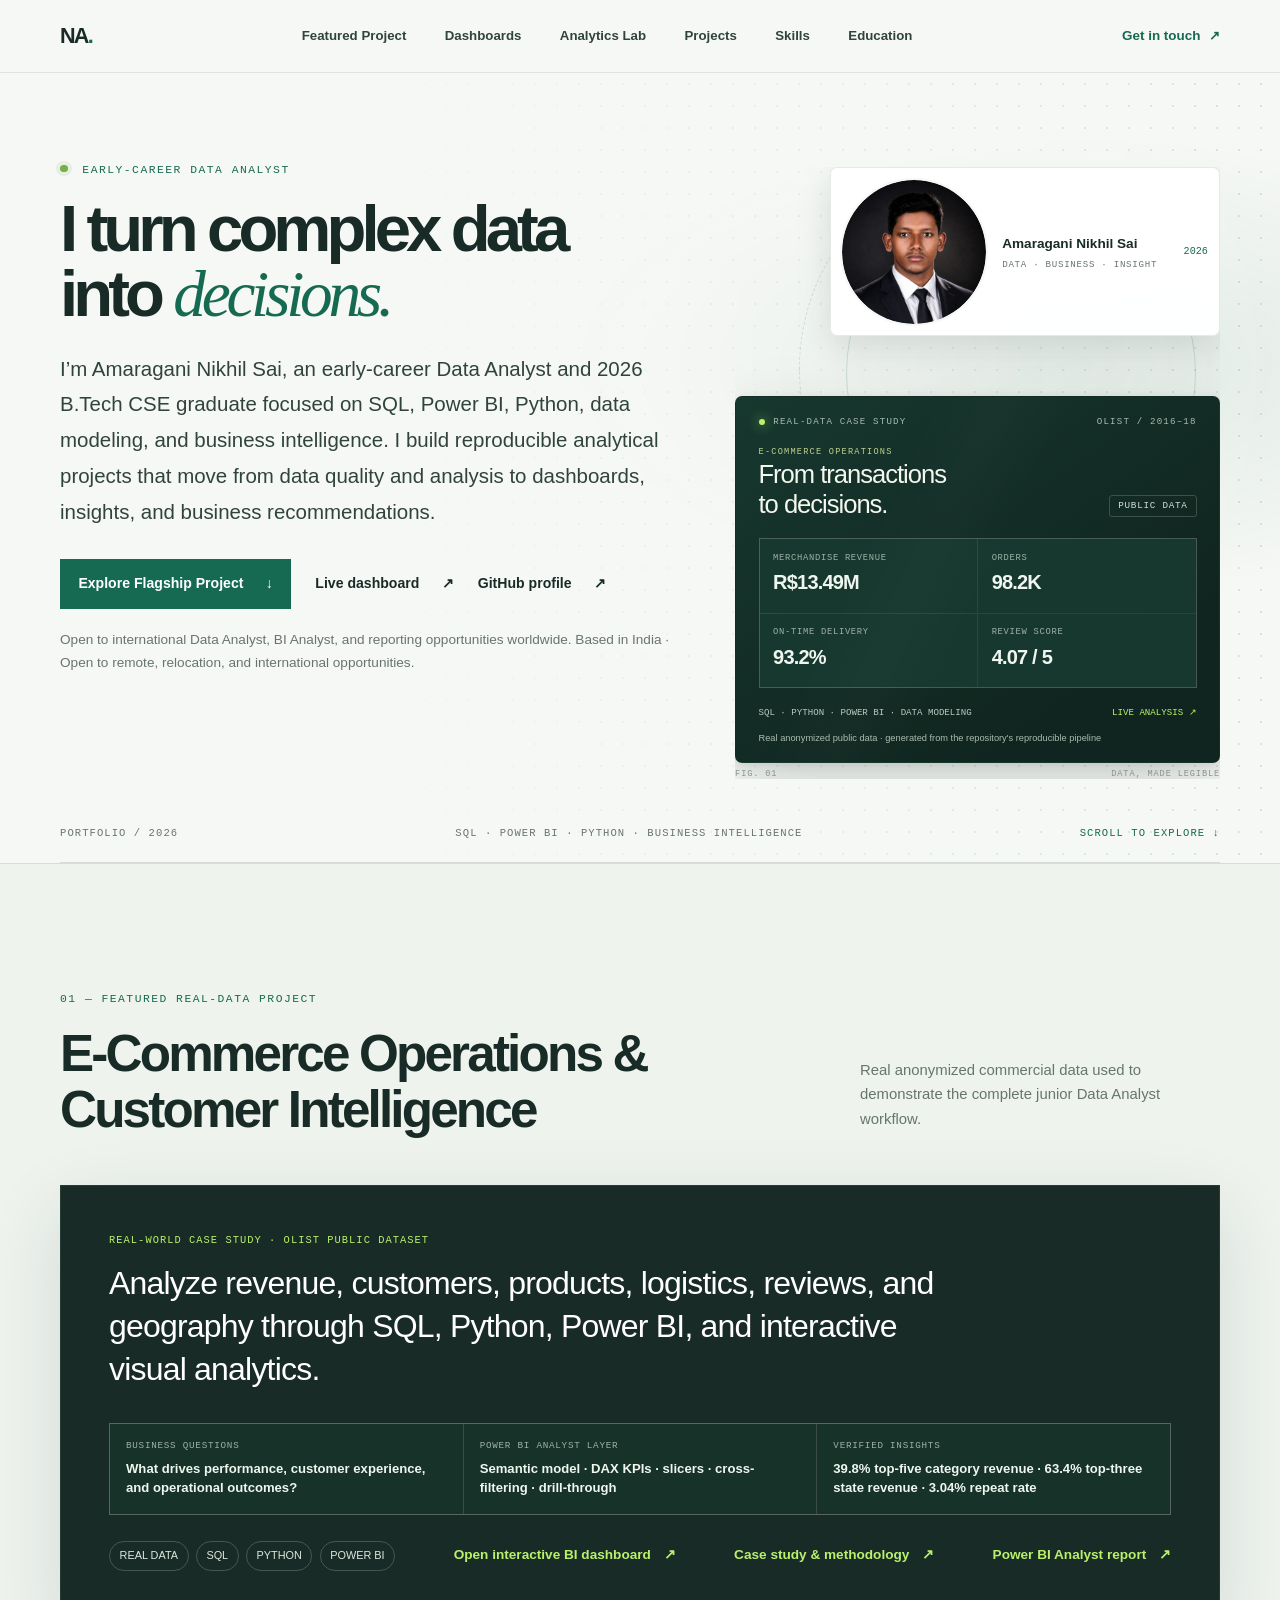
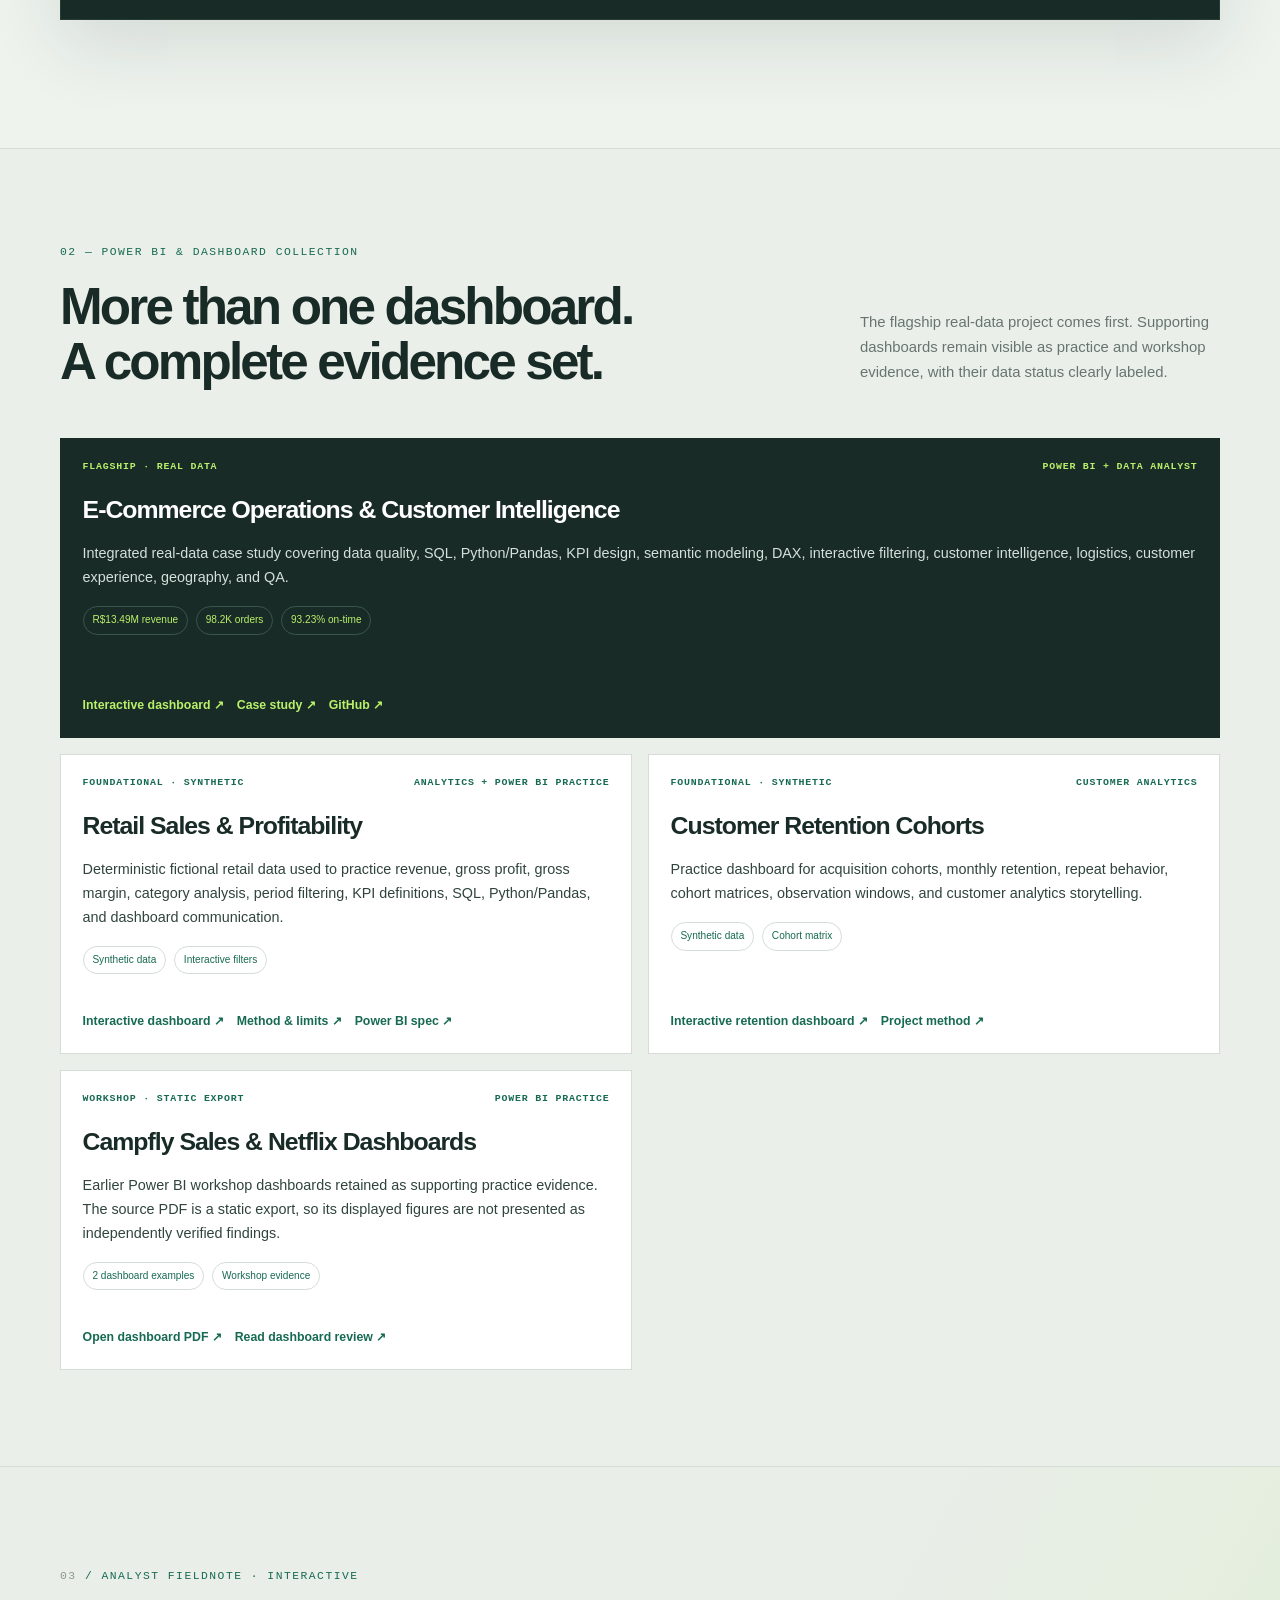
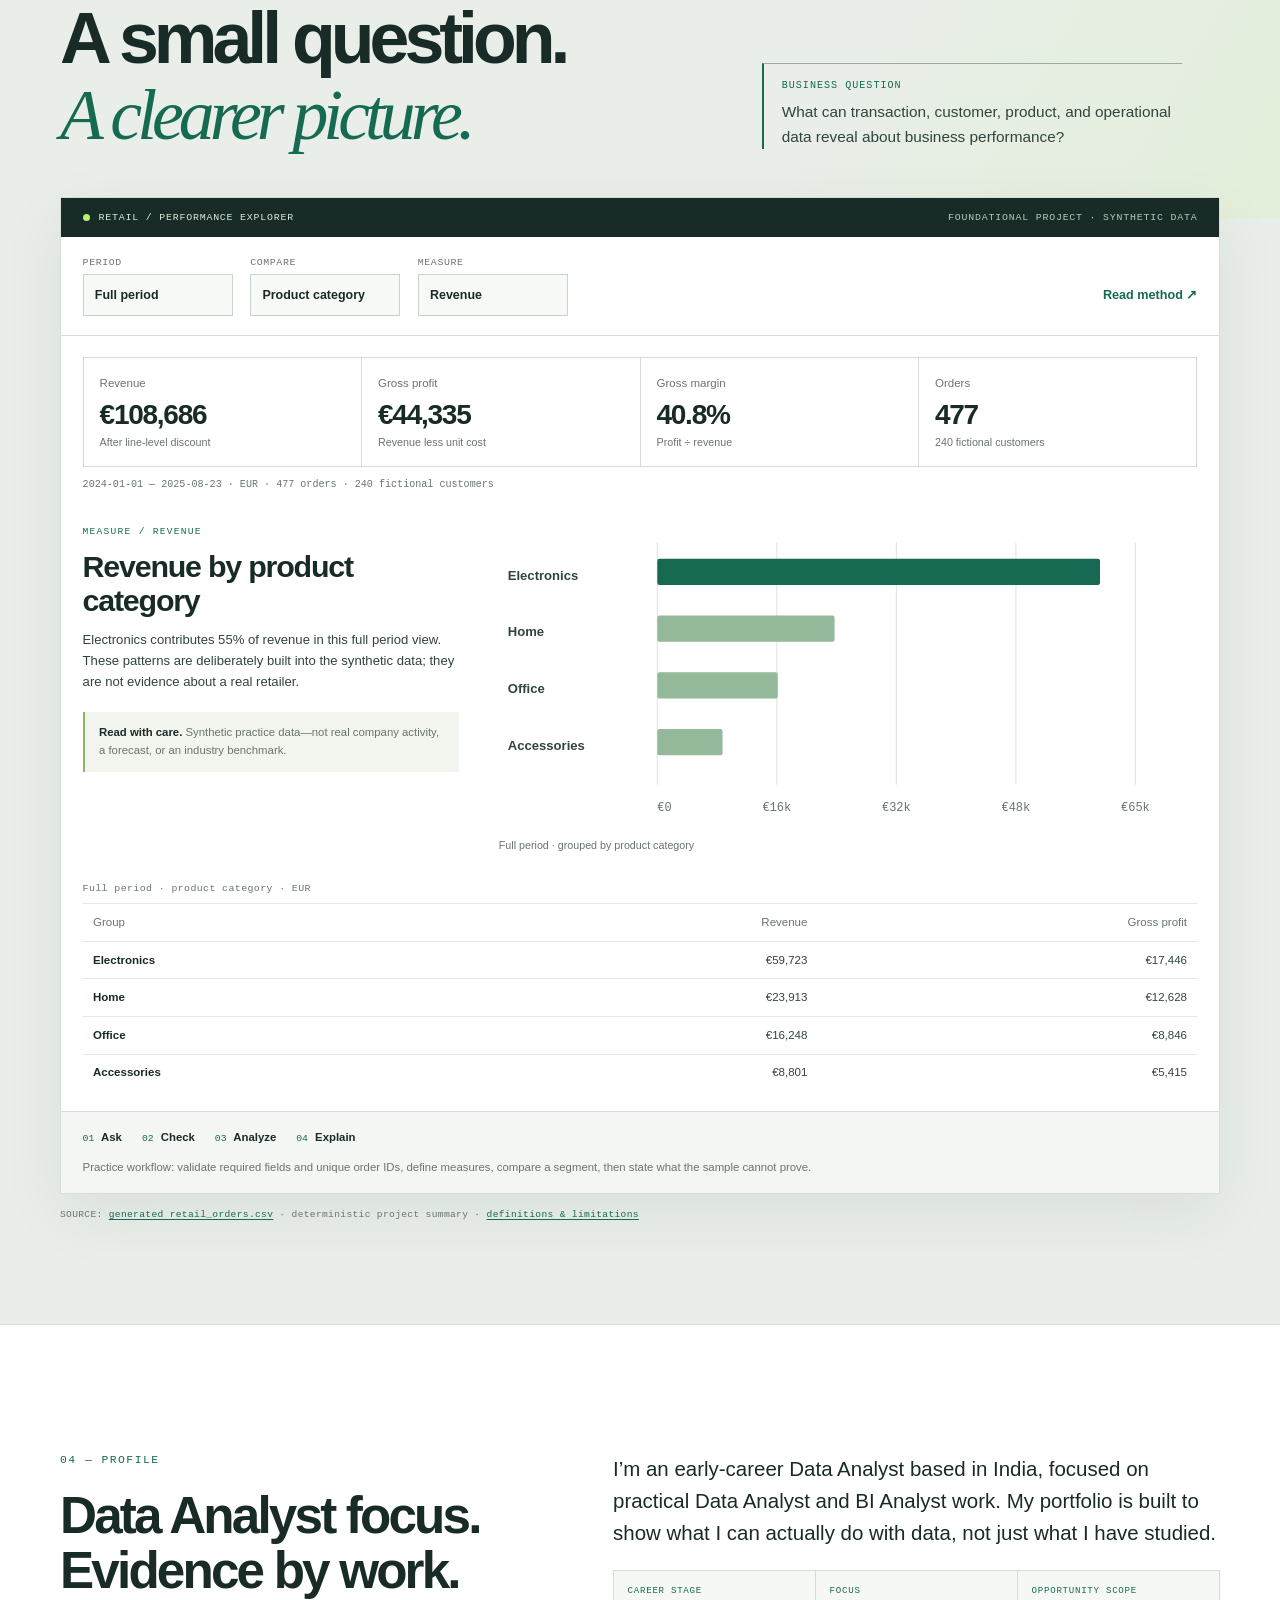
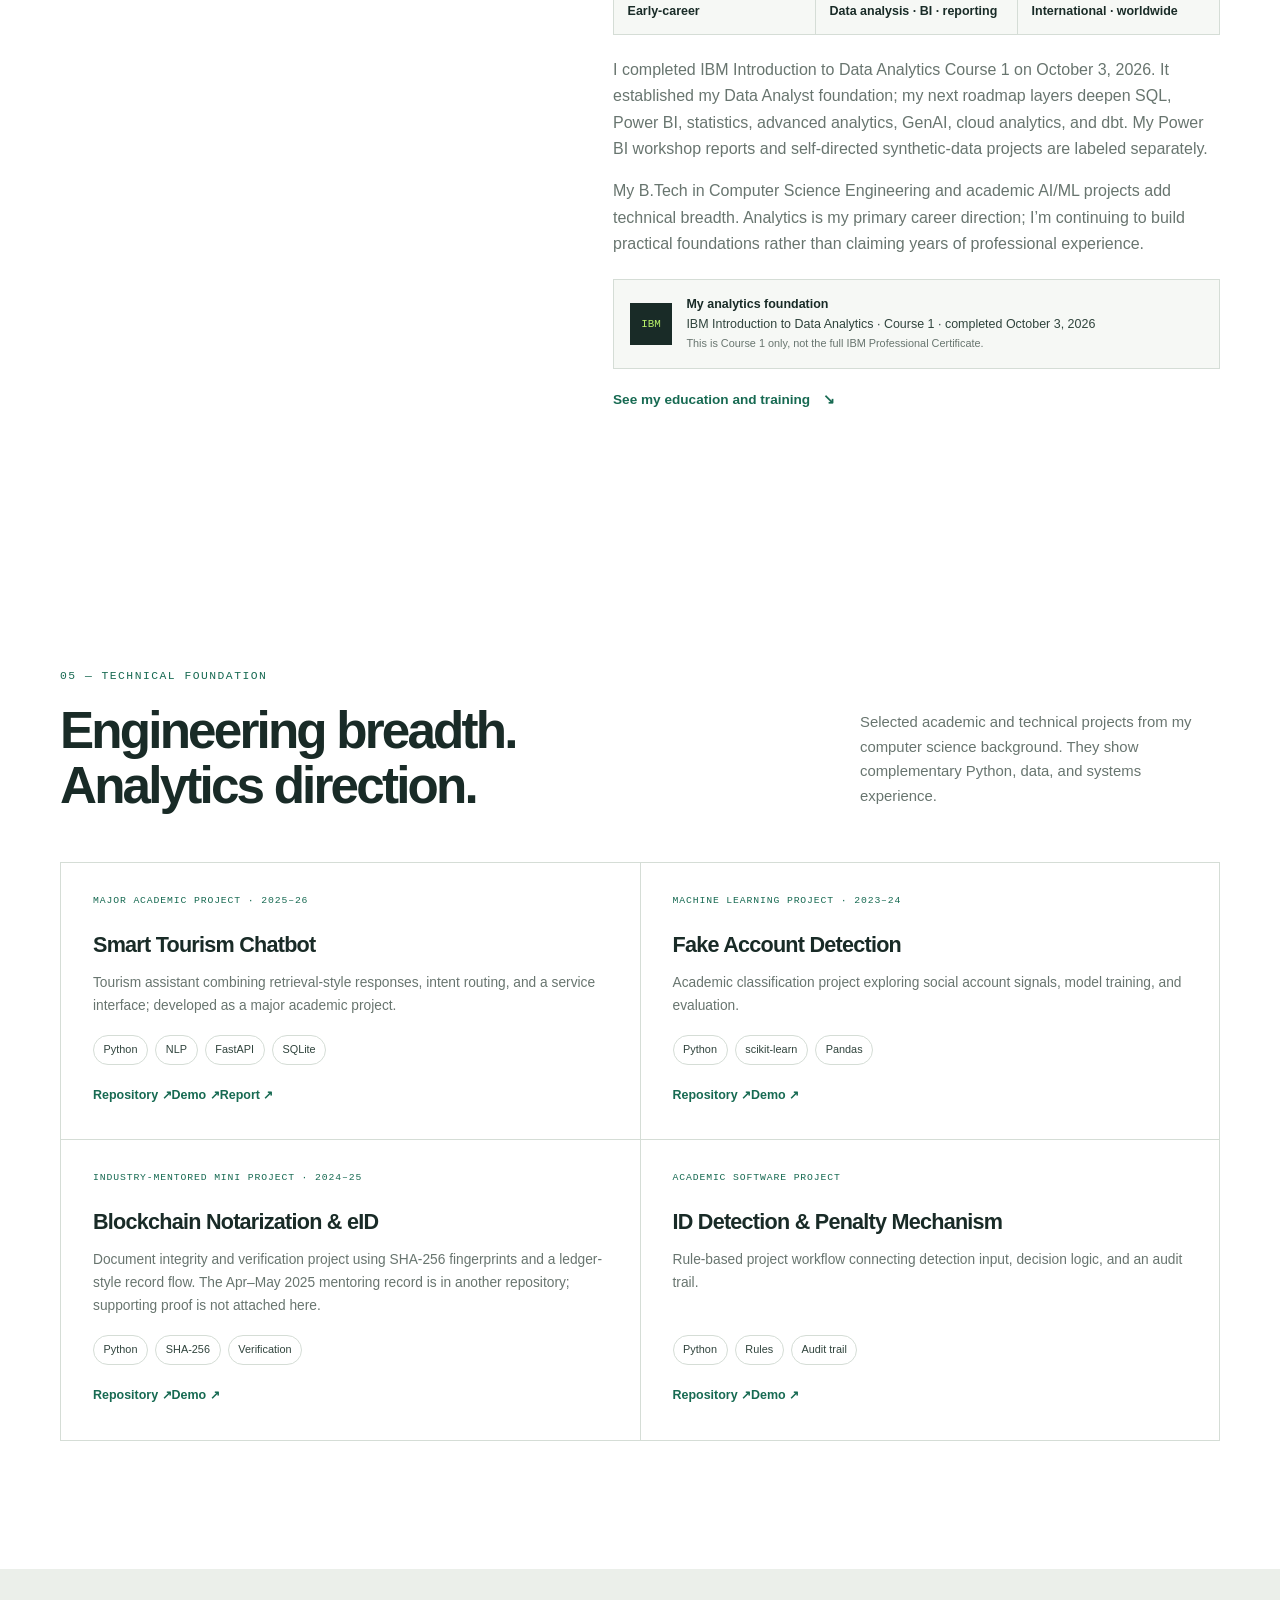
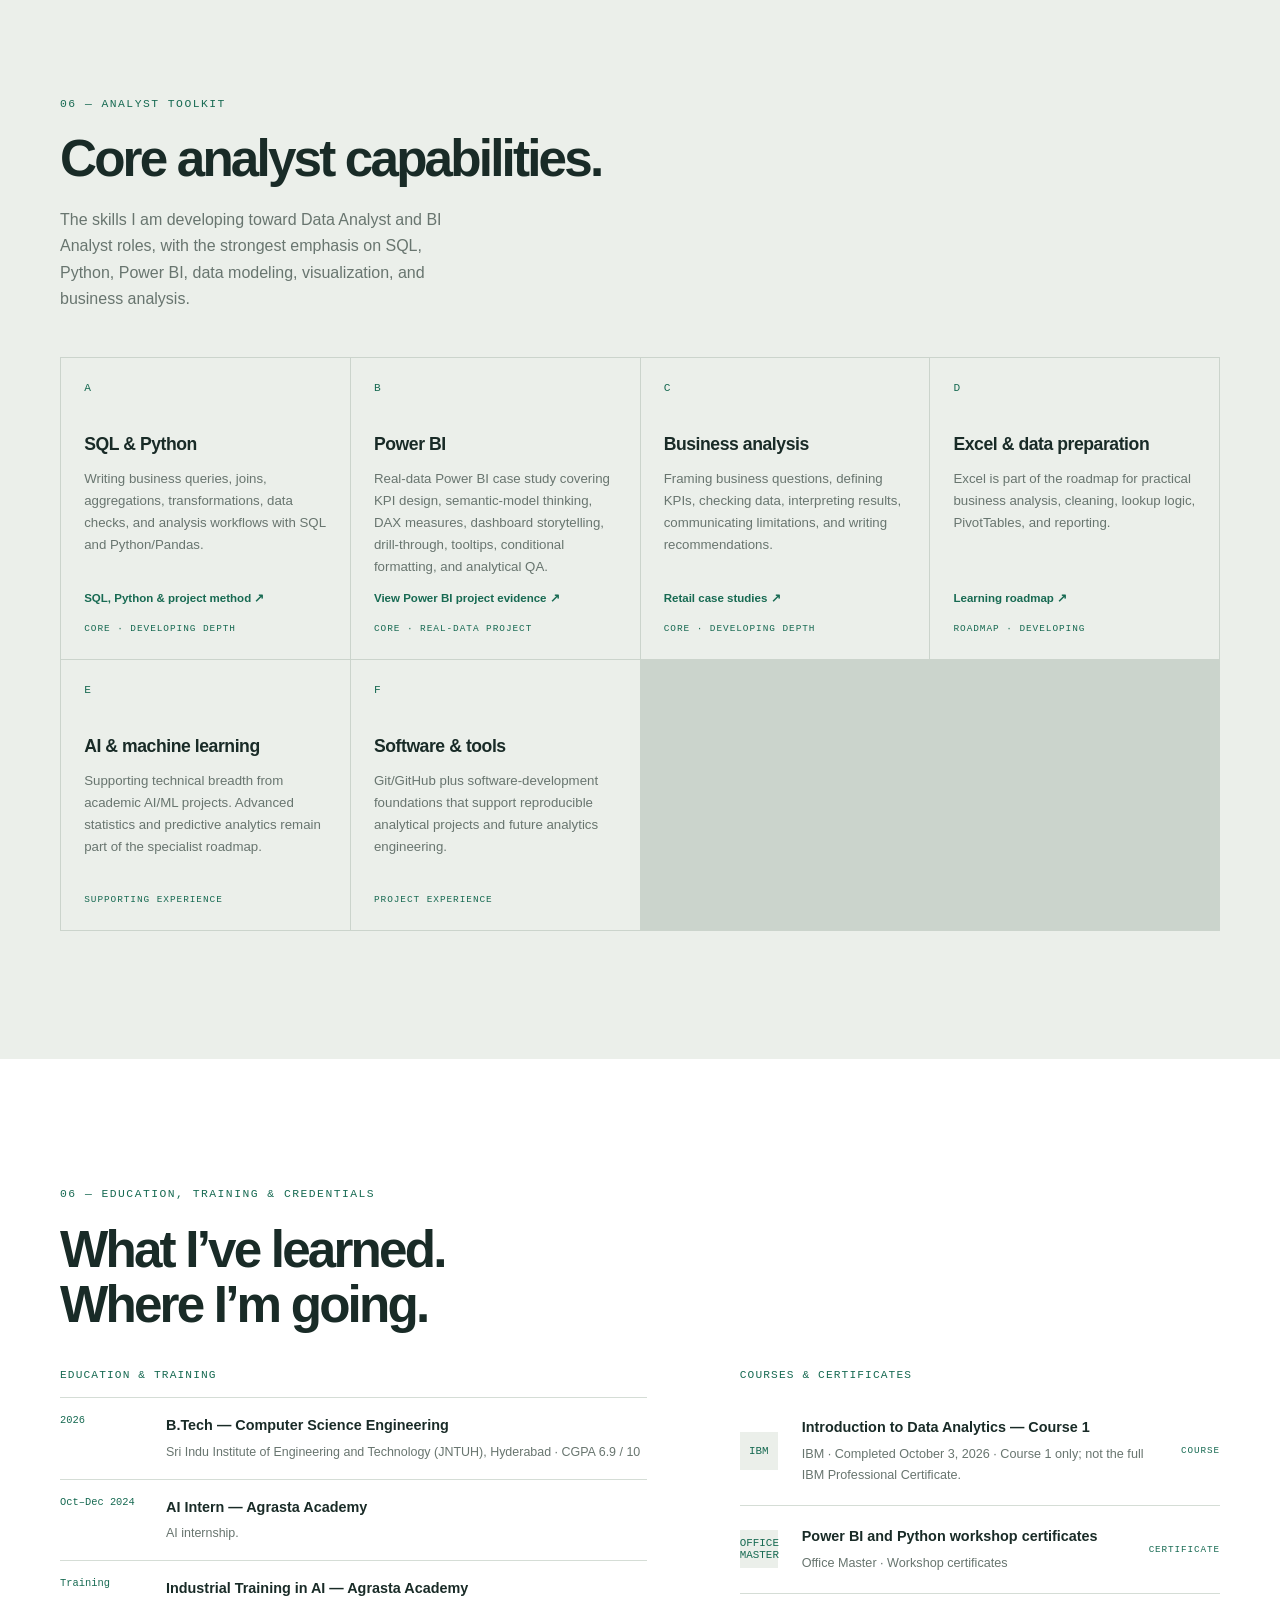
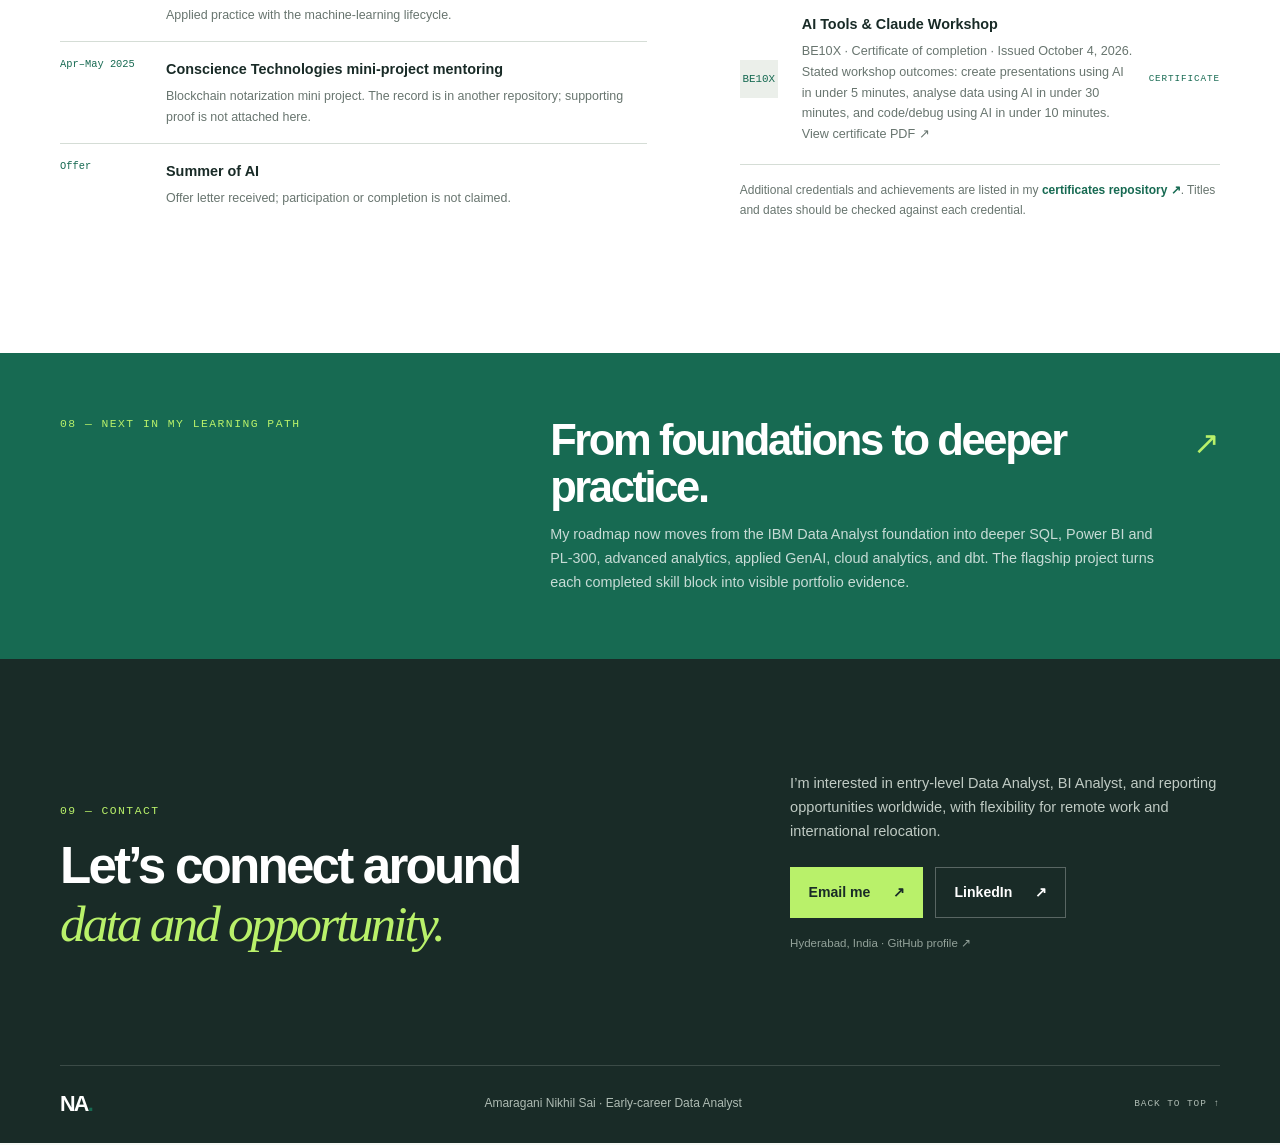
==== index.html @ cc7fd296 "style: renumber portfolio sections after dashboard collection restore" ====
<!DOCTYPE html>
<html lang="en">
<head>
  <meta charset="UTF-8" />
  <meta name="viewport" content="width=device-width, initial-scale=1" />
  <meta name="description" content="Amaragani Nikhil Sai is an early-career Data Analyst and BI Analyst focused on SQL, Power BI, Python, data modeling, and business intelligence. Open to international opportunities worldwide." />
  <meta name="theme-color" content="#f6f8f5" />
  <meta name="author" content="Amaragani Nikhil Sai" />
  <meta name="keywords" content="Amaragani Nikhil Sai, Data Analyst, BI Analyst, SQL, Power BI, Python, business intelligence, data analytics" />
  <meta property="og:title" content="Amaragani Nikhil Sai — Data Analyst &amp; BI Analyst Portfolio" />
  <meta property="og:description" content="Early-career Data Analyst and BI Analyst focused on SQL, Power BI, Python, data modeling, and business intelligence." />
  <meta property="og:type" content="website" />
  <meta property="og:url" content="https://nikhilamaragani-jpg.github.io/" />
  <meta property="og:image" content="https://nikhilamaragani-jpg.github.io/assets/images/profile.jpg" />
  <link rel="canonical" href="https://nikhilamaragani-jpg.github.io/" />
  <link rel="icon" href="assets/images/profile.jpg" type="image/jpeg" />
  <title>Amaragani Nikhil Sai | Entry-Level Data Analyst &amp; BI Analyst</title>
  <link rel="stylesheet" href="styles.css" />
</head>
<body>
  <a class="skip-link" href="#main-content">Skip to content</a>

  <header class="site-header">
    <div class="container header-inner">
      <a class="wordmark" href="#home" aria-label="Amaragani Nikhil Sai, home">NA<span>.</span></a>
      <nav class="nav" aria-label="Main navigation">
        <a href="#featured-project">Featured Project</a><a href="#dashboard-collection">Dashboards</a><a href="#data-lab">Analytics Lab</a>
        <a href="#technical">Projects</a>
        <a href="#skills">Skills</a>
        <a href="#background">Education</a>
      </nav>
      <a class="header-link" href="#contact">Get in touch <span aria-hidden="true">↗</span></a>
    </div>
  </header>

  <main id="main-content">
    <section class="hero container" id="home">
      <div class="hero-copy">
        <p class="eyebrow"><span class="status-dot"></span> EARLY-CAREER DATA ANALYST</p>
        <h1>I turn complex data into <span>decisions.</span></h1>
        <p class="hero-intro">
          I’m Amaragani Nikhil Sai, an early-career Data Analyst and 2026 B.Tech CSE graduate focused on SQL, Power BI, Python, data modeling, and business intelligence. I build reproducible analytical projects that move from data quality and analysis to dashboards, insights, and business recommendations.
        </p>
        <div class="hero-actions">
          <a class="button button-primary" href="#featured-project">Explore Flagship Project <span aria-hidden="true">↓</span></a>
          <a class="button button-text" href="projects/ecommerce-operations-intelligence/dashboard/index.html">Live dashboard <span aria-hidden="true">↗</span></a>
          <a class="button button-text" href="https://github.com/nikhilamaragani-jpg" target="_blank" rel="noreferrer">GitHub profile <span aria-hidden="true">↗</span></a>
        </div>
        <p class="availability">Open to international Data Analyst, BI Analyst, and reporting opportunities worldwide. Based in India · Open to remote, relocation, and international opportunities.</p>
      </div>
      <aside class="hero-visual" aria-label="Portfolio preview: real-data e-commerce analytics and profile">
        <div class="visual-orbit visual-orbit-one" aria-hidden="true"></div>
        <div class="visual-orbit visual-orbit-two" aria-hidden="true"></div>
        <figure class="signal-card real-project-card">
  <div class="signal-topline"><span><i aria-hidden="true"></i> REAL-DATA CASE STUDY</span><span>OLIST / 2016–18</span></div>
  <div class="signal-heading">
    <div><p>E-COMMERCE OPERATIONS</p><h2>From transactions<br />to decisions.</h2></div>
    <span class="signal-period">PUBLIC DATA</span>
  </div>
  <div class="real-kpi-stack" aria-label="Verified Olist project metrics">
    <div><span>MERCHANDISE REVENUE</span><strong>R$13.49M</strong></div>
    <div><span>ORDERS</span><strong>98.2K</strong></div>
    <div><span>ON-TIME DELIVERY</span><strong>93.2%</strong></div>
    <div><span>REVIEW SCORE</span><strong>4.07 / 5</strong></div>
  </div>
  <div class="signal-bottomline">
    <span>SQL · PYTHON · POWER BI · DATA MODELING</span>
    <a href="projects/ecommerce-operations-intelligence/dashboard/index.html">LIVE ANALYSIS ↗</a>
  </div>
  <figcaption>Real anonymized public data · generated from the repository's reproducible pipeline</figcaption>
</figure>
        <div class="portrait-stamp">
          <img src="assets/images/profile.jpg" alt="Portrait of Amaragani Nikhil Sai" width="640" height="640" fetchpriority="high" />
          <div><strong>Amaragani Nikhil Sai</strong><span>DATA · BUSINESS · INSIGHT</span></div>
          <span class="portrait-year">2026</span>
        </div>
        <div class="visual-index" aria-hidden="true"><span>FIG. 01</span><span>DATA, MADE LEGIBLE</span></div>
      </aside>
      <div class="hero-bottom">
        <span>PORTFOLIO / 2026</span>
        <span>SQL · POWER BI · PYTHON · BUSINESS INTELLIGENCE</span>
        <a href="#about">SCROLL TO EXPLORE <span aria-hidden="true">↓</span></a>
      </div>
    </section>

    <section class="section featured-project-section" id="featured-project"><div class="container"><div class="section-heading work-heading"><div><p class="eyebrow">01 — FEATURED REAL-DATA PROJECT</p><h2>E-Commerce Operations &amp; Customer Intelligence</h2></div><p>Real anonymized commercial data used to demonstrate the complete junior Data Analyst workflow.</p></div><article class="featured-project-card"><div class="featured-project-kicker">REAL-WORLD CASE STUDY · OLIST PUBLIC DATASET</div><p class="featured-project-lead">Analyze revenue, customers, products, logistics, reviews, and geography through SQL, Python, Power BI, and interactive visual analytics.</p><div class="featured-project-grid"><div><span>BUSINESS QUESTIONS</span><strong>What drives performance, customer experience, and operational outcomes?</strong></div><div><span>POWER BI ANALYST LAYER</span><strong>Semantic model · DAX KPIs · slicers · cross-filtering · drill-through</strong></div><div><span>VERIFIED INSIGHTS</span><strong>39.8% top-five category revenue · 63.4% top-three state revenue · 3.04% repeat rate</strong></div></div><div class="project-foot"><div class="tags"><span>REAL DATA</span><span>SQL</span><span>PYTHON</span><span>POWER BI</span></div><a class="inline-link" href="projects/ecommerce-operations-intelligence/dashboard/index.html">Open interactive BI dashboard <span aria-hidden="true">↗</span></a><a class="inline-link" href="projects/ecommerce-operations-intelligence/README.md">Case study &amp; methodology <span aria-hidden="true">↗</span></a><a class="inline-link" href="https://github.com/nikhilamaragani-jpg/ecommerece-operations-customer-intelligence/blob/main/docs/job-platform-project-report.md" target="_blank" rel="noreferrer">Power BI Analyst report <span aria-hidden="true">↗</span></a></div></article></div></section>

    <section class="section dashboard-collection-section" id="dashboard-collection">
  <div class="container">
    <div class="section-heading work-heading">
      <div>
        <p class="eyebrow">02 — POWER BI &amp; DASHBOARD COLLECTION</p>
        <h2>More than one dashboard.<br /><span>A complete evidence set.</span></h2>
      </div>
      <p>The flagship real-data project comes first. Supporting dashboards remain visible as practice and workshop evidence, with their data status clearly labeled.</p>
    </div>

    <div class="dashboard-collection-grid">
      <article class="dashboard-collection-card featured">
        <div class="dashboard-card-topline"><span>FLAGSHIP · REAL DATA</span><span>POWER BI + DATA ANALYST</span></div>
        <h3>E-Commerce Operations &amp; Customer Intelligence</h3>
        <p>Integrated real-data case study covering data quality, SQL, Python/Pandas, KPI design, semantic modeling, DAX, interactive filtering, customer intelligence, logistics, customer experience, geography, and QA.</p>
        <div class="dashboard-card-metrics"><span>R$13.49M revenue</span><span>98.2K orders</span><span>93.23% on-time</span></div>
        <div class="project-links"><a href="projects/ecommerce-operations-intelligence/dashboard/index.html">Interactive dashboard ↗</a><a href="projects/ecommerce-operations-intelligence/README.md">Case study ↗</a><a href="https://github.com/nikhilamaragani-jpg/ecommerece-operations-customer-intelligence" target="_blank" rel="noreferrer">GitHub ↗</a></div>
      </article>

      <article class="dashboard-collection-card">
        <div class="dashboard-card-topline"><span>FOUNDATIONAL · SYNTHETIC</span><span>ANALYTICS + POWER BI PRACTICE</span></div>
        <h3>Retail Sales &amp; Profitability</h3>
        <p>Deterministic fictional retail data used to practice revenue, gross profit, gross margin, category analysis, period filtering, KPI definitions, SQL, Python/Pandas, and dashboard communication.</p>
        <div class="dashboard-card-metrics"><span>Synthetic data</span><span>Interactive filters</span></div>
        <div class="project-links"><a href="projects/analytics-foundations/dashboard/index.html">Interactive dashboard ↗</a><a href="projects/analytics-foundations/README.md">Method &amp; limits ↗</a><a href="projects/analytics-foundations/powerbi/dashboard-spec.md">Power BI spec ↗</a></div>
      </article>

      <article class="dashboard-collection-card">
        <div class="dashboard-card-topline"><span>FOUNDATIONAL · SYNTHETIC</span><span>CUSTOMER ANALYTICS</span></div>
        <h3>Customer Retention Cohorts</h3>
        <p>Practice dashboard for acquisition cohorts, monthly retention, repeat behavior, cohort matrices, observation windows, and customer analytics storytelling.</p>
        <div class="dashboard-card-metrics"><span>Synthetic data</span><span>Cohort matrix</span></div>
        <div class="project-links"><a href="projects/analytics-foundations/dashboard/retention.html">Interactive retention dashboard ↗</a><a href="projects/analytics-foundations/README.md">Project method ↗</a></div>
      </article>

      <article class="dashboard-collection-card">
        <div class="dashboard-card-topline"><span>WORKSHOP · STATIC EXPORT</span><span>POWER BI PRACTICE</span></div>
        <h3>Campfly Sales &amp; Netflix Dashboards</h3>
        <p>Earlier Power BI workshop dashboards retained as supporting practice evidence. The source PDF is a static export, so its displayed figures are not presented as independently verified findings.</p>
        <div class="dashboard-card-metrics"><span>2 dashboard examples</span><span>Workshop evidence</span></div>
        <div class="project-links"><a href="assets/powerbi-dashboards.pdf" target="_blank" rel="noreferrer">Open dashboard PDF ↗</a><a href="docs/powerbi-dashboards.md">Read dashboard review ↗</a></div>
      </article>
    </div>
  </div>
</section>

<section class="data-lab-section" id="data-lab" aria-labelledby="data-lab-title">
      <div class="container">
        <div class="lab-heading">
          <div>
            <p class="eyebrow"><span class="lab-index">03</span> / ANALYST FIELDNOTE · INTERACTIVE</p>
            <h2 id="data-lab-title">A small question.<br /><span>A clearer picture.</span></h2>
          </div>
          <p class="lab-question"><span>BUSINESS QUESTION</span>What can transaction, customer, product, and operational data reveal about business performance?</p>
        </div>

        <div class="lab-shell">
          <div class="lab-topline">
            <span><i aria-hidden="true"></i> RETAIL / PERFORMANCE EXPLORER</span>
            <span>FOUNDATIONAL PROJECT · SYNTHETIC DATA</span>
          </div>
          <div class="lab-controls" aria-label="Analytics filters">
            <label>Period
              <select id="lab-period" aria-label="Filter data by period">
                <option value="all">Full period</option>
                <option value="2024">2024</option>
                <option value="2025">2025 · partial</option>
              </select>
            </label>
            <label>Compare
              <select id="lab-dimension" aria-label="Choose how to group the chart">
                <option value="product_category">Product category</option>
                <option value="region">Region</option>
              </select>
            </label>
            <label>Measure
              <select id="lab-measure" aria-label="Choose the chart measure">
                <option value="revenue_eur">Revenue</option>
                <option value="gross_profit_eur">Gross profit</option>
              </select>
            </label>
            <a class="lab-method-link" href="projects/analytics-foundations/README.md">Read method <span aria-hidden="true">↗</span></a>
          </div>

          <div class="lab-summary">
            <div class="lab-kpis" id="lab-kpis" aria-live="polite">
              <article><span>Revenue</span><strong>€108,686</strong><small>After line-level discount</small></article>
              <article><span>Gross profit</span><strong>€44,335</strong><small>Revenue less unit cost</small></article>
              <article><span>Gross margin</span><strong>40.8%</strong><small>Profit ÷ revenue</small></article>
              <article><span>Orders</span><strong>477</strong><small>Distinct fictional orders</small></article>
            </div>
            <p class="lab-period-note" id="lab-period-note">2024-01-01 — 2025-08-23 · EUR · 477 orders · 240 fictional customers</p>
          </div>

          <div class="lab-chart-layout">
            <div class="lab-chart-copy">
              <p class="eyebrow">MEASURE / <span id="lab-chart-measure">REVENUE</span></p>
              <h3 id="lab-chart-title">Revenue by product category</h3>
              <p id="lab-chart-insight" class="lab-insight" aria-live="polite">Electronics is the largest category in this synthetic sample. The data generator deliberately sets the patterns being explored.</p>
              <p class="lab-limitation"><strong>Read with care.</strong> Synthetic practice data—not real company activity, a forecast, or an industry benchmark.</p>
            </div>
            <figure class="lab-chart">
              <svg id="lab-chart" viewBox="0 0 640 280" role="img" aria-label="Revenue by product category; synthetic practice data" preserveAspectRatio="xMidYMid meet">
                <g aria-hidden="true">
                  <line x1="145" y1="16" x2="145" y2="238" /><line x1="255" y1="16" x2="255" y2="238" />
                  <line x1="365" y1="16" x2="365" y2="238" /><line x1="475" y1="16" x2="475" y2="238" />
                  <line x1="585" y1="16" x2="585" y2="238" />
                  <text x="145" y="262">€0</text><text x="255" y="262">€15k</text><text x="365" y="262">€30k</text>
                  <text x="475" y="262">€45k</text><text x="585" y="262">€60k</text>
                  <text class="chart-label" x="8" y="50">Accessories</text><rect class="chart-bar" x="145" y="31" width="64" height="24" rx="2" />
                  <text class="chart-label" x="8" y="102">Electronics</text><rect class="chart-bar chart-bar-primary" x="145" y="83" width="438" height="24" rx="2" />
                  <text class="chart-label" x="8" y="154">Home</text><rect class="chart-bar" x="145" y="135" width="175" height="24" rx="2" />
                  <text class="chart-label" x="8" y="206">Office</text><rect class="chart-bar" x="145" y="187" width="119" height="24" rx="2" />
                </g>
              </svg>
              <figcaption id="lab-chart-caption">Full-period revenue · grouped by product category</figcaption>
            </figure>
          </div>

          <div class="lab-table-wrap">
            <table class="lab-table">
              <caption>Underlying grouped measures · EUR</caption>
              <thead><tr><th scope="col">Group</th><th scope="col">Revenue</th><th scope="col">Gross profit</th></tr></thead>
              <tbody id="lab-table-body">
                <tr><th scope="row">Accessories</th><td>€8,801</td><td>€5,415</td></tr>
                <tr><th scope="row">Electronics</th><td>€59,723</td><td>€17,446</td></tr>
                <tr><th scope="row">Home</th><td>€23,913</td><td>€12,628</td></tr>
                <tr><th scope="row">Office</th><td>€16,248</td><td>€8,846</td></tr>
              </tbody>
            </table>
          </div>
          <div class="lab-workflow">
            <span><b>01</b> Ask</span><span><b>02</b> Check</span><span><b>03</b> Analyze</span><span><b>04</b> Explain</span>
            <p>Practice workflow: validate required fields and unique order IDs, define measures, compare a segment, then state what the sample cannot prove.</p>
          </div>
        </div>
        <p class="lab-source">SOURCE: <a href="projects/analytics-foundations/data/retail_orders.csv">generated retail_orders.csv</a> · deterministic project summary · <a href="projects/analytics-foundations/README.md">definitions & limitations</a></p>
      </div>
    </section>

    <section class="section about-section" id="about">
      <div class="container about-layout">
        <div class="section-heading">
          <p class="eyebrow">04 — PROFILE</p>
          <h2>Data Analyst focus.<br />Evidence by work.</h2>
        </div>
        <div class="about-copy">
          <p class="about-lead">I’m an early-career Data Analyst based in India, focused on practical Data Analyst and BI Analyst work. My portfolio is built to show what I can actually do with data, not just what I have studied.</p>
          <div class="profile-facts" aria-label="Profile overview">
            <div><span>CAREER STAGE</span><strong>Early-career</strong></div>
            <div><span>FOCUS</span><strong>Data analysis · BI · reporting</strong></div>
            <div><span>OPPORTUNITY SCOPE</span><strong>International · worldwide</strong></div>
          </div>
          <p>I completed IBM Introduction to Data Analytics Course 1 on October 3, 2026. It established my Data Analyst foundation; my next roadmap layers deepen SQL, Power BI, statistics, advanced analytics, GenAI, cloud analytics, and dbt. My Power BI workshop reports and self-directed synthetic-data projects are labeled separately.</p>
          <p>My B.Tech in Computer Science Engineering and academic AI/ML projects add technical breadth. Analytics is my primary career direction; I’m continuing to build practical foundations rather than claiming years of professional experience.</p>
          <aside class="foundation-note" aria-label="Analytics learning foundation">
            <span class="foundation-mark">IBM</span>
            <p><strong>My analytics foundation</strong><br />IBM Introduction to Data Analytics · Course 1 · completed October 3, 2026<br /><small>This is Course 1 only, not the full IBM Professional Certificate.</small></p>
          </aside>
          <a class="inline-link" href="#background">See my education and training <span aria-hidden="true">↘</span></a>
        </div>
      </div>
    </section>

    <section class="section technical-section" id="technical">
      <div class="container">
        <div class="section-heading work-heading">
          <div>
            <p class="eyebrow">05 — TECHNICAL FOUNDATION</p>
            <h2>Engineering breadth.<br />Analytics direction.</h2>
          </div>
          <p>Selected academic and technical projects from my computer science background. They show complementary Python, data, and systems experience.</p>
        </div>
        <div class="technical-grid">
          <article class="technical-card">
            <p class="project-type">MAJOR ACADEMIC PROJECT · 2025–26</p>
            <h3>Smart Tourism Chatbot</h3>
            <p>Tourism assistant combining retrieval-style responses, intent routing, and a service interface; developed as a major academic project.</p>
            <div class="tags"><span>Python</span><span>NLP</span><span>FastAPI</span><span>SQLite</span></div>
            <div class="project-links"><a href="https://github.com/nikhilamaragani-jpg/ai-driven-chatbot-smart-tourism" target="_blank" rel="noreferrer">Repository ↗</a><a href="https://github.com/nikhilamaragani-jpg/ai-driven-chatbot-smart-tourism/blob/main/docs/DEMO.md" target="_blank" rel="noreferrer">Demo ↗</a><a href="https://github.com/nikhilamaragani-jpg/ai-driven-chatbot-smart-tourism/blob/main/docs/reports/Major_Project_Smart_Tourism_Chatbot_Report.pdf" target="_blank" rel="noreferrer">Report ↗</a></div>
          </article>
          <article class="technical-card">
            <p class="project-type">MACHINE LEARNING PROJECT · 2023–24</p>
            <h3>Fake Account Detection</h3>
            <p>Academic classification project exploring social account signals, model training, and evaluation.</p>
            <div class="tags"><span>Python</span><span>scikit-learn</span><span>Pandas</span></div>
            <div class="project-links"><a href="https://github.com/nikhilamaragani-jpg/detection-of-fake-accounts-on-social-media" target="_blank" rel="noreferrer">Repository ↗</a><a href="https://github.com/nikhilamaragani-jpg/detection-of-fake-accounts-on-social-media/blob/main/docs/DEMO.md" target="_blank" rel="noreferrer">Demo ↗</a></div>
          </article>
          <article class="technical-card">
            <p class="project-type">INDUSTRY-MENTORED MINI PROJECT · 2024–25</p>
            <h3>Blockchain Notarization & eID</h3>
            <p>Document integrity and verification project using SHA-256 fingerprints and a ledger-style record flow. The Apr–May 2025 mentoring record is in another repository; supporting proof is not attached here.</p>
            <div class="tags"><span>Python</span><span>SHA-256</span><span>Verification</span></div>
            <div class="project-links"><a href="https://github.com/nikhilamaragani-jpg/blockchain-autonomous-notarization-e-id" target="_blank" rel="noreferrer">Repository ↗</a><a href="https://github.com/nikhilamaragani-jpg/blockchain-autonomous-notarization-e-id/blob/main/docs/DEMO.md" target="_blank" rel="noreferrer">Demo ↗</a></div>
          </article>
          <article class="technical-card">
            <p class="project-type">ACADEMIC SOFTWARE PROJECT</p>
            <h3>ID Detection & Penalty Mechanism</h3>
            <p>Rule-based project workflow connecting detection input, decision logic, and an audit trail.</p>
            <div class="tags"><span>Python</span><span>Rules</span><span>Audit trail</span></div>
            <div class="project-links"><a href="https://github.com/nikhilamaragani-jpg/id-detection-and-penalty-mechanism" target="_blank" rel="noreferrer">Repository ↗</a><a href="https://github.com/nikhilamaragani-jpg/id-detection-and-penalty-mechanism/blob/main/docs/DEMO.md" target="_blank" rel="noreferrer">Demo ↗</a></div>
          </article>
        </div>
      </div>
    </section>

    <section class="section skills-section" id="skills">
      <div class="container">
        <div class="section-heading">
          <p class="eyebrow">06 — ANALYST TOOLKIT</p>
          <h2>Core analyst capabilities.</h2>
          <p class="section-description">The skills I am developing toward Data Analyst and BI Analyst roles, with the strongest emphasis on SQL, Python, Power BI, data modeling, visualization, and business analysis.</p>
        </div>
        <div class="skill-grid">
          <article class="skill-card">
            <span class="skill-number">A</span><h3>SQL & Python</h3>
            <p>Writing business queries, joins, aggregations, transformations, data checks, and analysis workflows with SQL and Python/Pandas.</p>
            <a class="skill-evidence" href="projects/analytics-foundations/README.md">SQL, Python & project method <span aria-hidden="true">↗</span></a>
            <span class="skill-status">CORE · DEVELOPING DEPTH</span>
          </article>
          <article class="skill-card">
            <span class="skill-number">B</span><h3>Power BI</h3>
            <p>Real-data Power BI case study covering KPI design, semantic-model thinking, DAX measures, dashboard storytelling, drill-through, tooltips, conditional formatting, and analytical QA.</p>
            <a class="skill-evidence" href="projects/ecommerce-operations-intelligence/README.md">View Power BI project evidence <span aria-hidden="true">↗</span></a>
            <span class="skill-status">CORE · REAL-DATA PROJECT</span>
          </article>
          <article class="skill-card">
            <span class="skill-number">C</span><h3>Business analysis</h3>
            <p>Framing business questions, defining KPIs, checking data, interpreting results, communicating limitations, and writing recommendations.</p>
            <a class="skill-evidence" href="projects/analytics-foundations/README.md">Retail case studies <span aria-hidden="true">↗</span></a>
            <span class="skill-status">CORE · DEVELOPING DEPTH</span>
          </article>
          <article class="skill-card">
            <span class="skill-number">D</span><h3>Excel & data preparation</h3>
            <p>Excel is part of the roadmap for practical business analysis, cleaning, lookup logic, PivotTables, and reporting.</p>
            <a class="skill-evidence" href="#background">Learning roadmap <span aria-hidden="true">↗</span></a>
            <span class="skill-status">ROADMAP · DEVELOPING</span>
          </article>
          <article class="skill-card">
            <span class="skill-number">E</span><h3>AI & machine learning</h3>
            <p>Supporting technical breadth from academic AI/ML projects. Advanced statistics and predictive analytics remain part of the specialist roadmap.</p>
            <span class="skill-status">SUPPORTING EXPERIENCE</span>
          </article>
          <article class="skill-card">
            <span class="skill-number">F</span><h3>Software & tools</h3>
            <p>Git/GitHub plus software-development foundations that support reproducible analytical projects and future analytics engineering.</p>
            <span class="skill-status">PROJECT EXPERIENCE</span>
          </article>
        </div>
      </div>
    </section>

    <section class="section background-section" id="background">
      <div class="container">
        <div class="section-heading">
          <p class="eyebrow">06 — EDUCATION, TRAINING & CREDENTIALS</p>
          <h2>What I’ve learned.<br />Where I’m going.</h2>
        </div>
        <div class="background-grid">
          <div class="background-column">
            <h3 class="column-title">Education & training</h3>
            <article class="background-item">
              <span class="background-date">2026</span>
              <div><h4>B.Tech — Computer Science Engineering</h4><p>Sri Indu Institute of Engineering and Technology (JNTUH), Hyderabad · CGPA 6.9 / 10</p></div>
            </article>
            <article class="background-item">
              <span class="background-date">Oct–Dec 2024</span>
              <div><h4>AI Intern — Agrasta Academy</h4><p>AI internship.</p></div>
            </article>
            <article class="background-item">
              <span class="background-date">Training</span>
              <div><h4>Industrial Training in AI — Agrasta Academy</h4><p>Applied practice with the machine-learning lifecycle.</p></div>
            </article>
            <article class="background-item">
              <span class="background-date">Apr–May 2025</span>
              <div><h4>Conscience Technologies mini-project mentoring</h4><p>Blockchain notarization mini project. The record is in another repository; supporting proof is not attached here.</p></div>
            </article>
            <article class="background-item">
              <span class="background-date">Offer</span>
              <div><h4>Summer of AI</h4><p>Offer letter received; participation or completion is not claimed.</p></div>
            </article>
          </div>
          <div class="background-column">
            <h3 class="column-title">Courses & certificates</h3>
            <article class="credential">
              <span class="credential-mark">IBM</span>
              <div><h4>Introduction to Data Analytics — Course 1</h4><p>IBM · Completed October 3, 2026 · Course 1 only; not the full IBM Professional Certificate.</p></div>
              <span class="credential-kind">COURSE</span>
            </article>
            <article class="credential">
              <span class="credential-mark">OFFICE MASTER</span>
              <div><h4>Power BI and Python workshop certificates</h4><p>Office Master · Workshop certificates</p></div>
              <span class="credential-kind">CERTIFICATE</span>
            </article>
            <article class="credential">
              <span class="credential-mark">BE10X</span>
              <div><h4>AI Tools & Claude Workshop</h4><p>BE10X · Certificate of completion · Issued October 4, 2026. Stated workshop outcomes: create presentations using AI in under 5 minutes, analyse data using AI in under 30 minutes, and code/debug using AI in under 10 minutes. <a href="assets/certificates/be10x-ai-tools-claude-workshop.pdf" target="_blank" rel="noreferrer">View certificate PDF ↗</a></p></div>
              <span class="credential-kind">CERTIFICATE</span>
            </article>
            <p class="credential-note">Additional credentials and achievements are listed in my <a href="https://github.com/nikhilamaragani-jpg/certificates-achievements" target="_blank" rel="noreferrer">certificates repository ↗</a>. Titles and dates should be checked against each credential.</p>
          </div>
        </div>
      </div>
    </section>

    <section class="section direction-section">
      <div class="container direction-layout">
        <p class="eyebrow">08 — NEXT IN MY LEARNING PATH</p>
        <div>
          <h2>From foundations to deeper practice.</h2>
          <p>My roadmap now moves from the IBM Data Analyst foundation into deeper SQL, Power BI and PL-300, advanced analytics, applied GenAI, cloud analytics, and dbt. The flagship project turns each completed skill block into visible portfolio evidence.</p>
        </div>
        <span class="direction-arrow" aria-hidden="true">↗</span>
      </div>
    </section>

    <section class="contact-section" id="contact">
      <div class="container contact-layout">
        <div>
          <p class="eyebrow">09 — CONTACT</p>
          <h2>Let’s connect around<br /><span>data and opportunity.</span></h2>
        </div>
        <div class="contact-copy">
          <p>I’m interested in entry-level Data Analyst, BI Analyst, and reporting opportunities worldwide, with flexibility for remote work and international relocation.</p>
          <div class="contact-links">
            <a class="button button-light" href="mailto:nikhilamaragani@gmail.com">Email me <span aria-hidden="true">↗</span></a>
            <a class="button button-contact" href="https://www.linkedin.com/in/nikhil-sai-amaragani-219115382" target="_blank" rel="noreferrer">LinkedIn <span aria-hidden="true">↗</span></a>
          </div>
          <p class="contact-note">Hyderabad, India · <a href="https://github.com/nikhilamaragani-jpg" target="_blank" rel="noreferrer">GitHub profile ↗</a></p>
        </div>
      </div>
    </section>
  </main>

  <footer class="site-footer">
    <div class="container footer-layout">
      <a class="wordmark footer-mark" href="#home">NA<span>.</span></a>
      <p>Amaragani Nikhil Sai · Early-career Data Analyst</p>
      <a href="#home">BACK TO TOP ↑</a>
    </div>
  </footer>
  <script src="showcase.js" defer></script>
</body>
</html>
---- styles.css ----
:root {
  color-scheme: light;
  --paper: #f6f8f5;
  --paper-deep: #ebefea;
  --ink: #192b27;
  --ink-soft: #30443d;
  --muted: #68756f;
  --green: #176a52;
  --green-bright: #b9f16a;
  --line: #d5ddd6;
  --white: #fff;
  --serif: Georgia, "Times New Roman", serif;
  --sans: "Aptos", "Segoe UI", Arial, sans-serif;
  --mono: ui-monospace, "Cascadia Code", Consolas, monospace;
  --max: 1160px;
}

* { box-sizing: border-box; }
html { scroll-behavior: smooth; scroll-padding-top: 5rem; }
body {
  margin: 0;
  background: var(--paper);
  color: var(--ink);
  font-family: var(--sans);
  line-height: 1.65;
  -webkit-font-smoothing: antialiased;
}
a { color: inherit; text-decoration: none; }
a:hover { color: var(--green); }
a:focus-visible { outline: 3px solid var(--green); outline-offset: 4px; }
.container { width: min(var(--max), calc(100% - 3rem)); margin-inline: auto; }
.skip-link {
  position: absolute; left: -999px; top: 1rem; z-index: 100;
  padding: .7rem 1rem; background: var(--green); color: var(--white);
}
.skip-link:focus { left: 1rem; }

.site-header {
  position: sticky; top: 0; z-index: 50;
  background: rgba(246, 248, 245, .94);
  border-bottom: 1px solid rgba(25, 43, 39, .1);
  backdrop-filter: blur(16px);
}
.header-inner { min-height: 72px; display: flex; align-items: center; justify-content: space-between; gap: 2rem; }
.wordmark { font-size: 1.35rem; font-weight: 800; letter-spacing: -.08em; }
.wordmark span { color: var(--green); }
.nav { display: flex; align-items: center; gap: clamp(1.2rem, 3vw, 2.5rem); }
.nav a { font-size: .83rem; font-weight: 600; color: var(--ink-soft); }
.header-link { font-size: .84rem; font-weight: 700; color: var(--green); }
.header-link span { margin-left: .3rem; }

.hero { min-height: min(790px, calc(100svh - 72px)); padding-top: clamp(4rem, 10vh, 7.4rem); display: grid; grid-template-columns: 1.12fr .88fr; column-gap: 5%; position: relative; isolation: isolate; }
.hero::before { position: absolute; z-index: -1; inset: 0 -5vw; content: ""; pointer-events: none; background: radial-gradient(ellipse at 83% 37%, rgba(23, 106, 82, .1), transparent 34%), radial-gradient(rgba(23, 106, 82, .14) .75px, transparent .75px); background-size: auto, 22px 22px; mask-image: linear-gradient(90deg, transparent 25%, #000 100%); }
.hero-copy { max-width: 760px; }
.eyebrow { margin: 0 0 1.15rem; font: 500 .71rem/1.4 var(--mono); letter-spacing: .13em; color: var(--green); }
.status-dot { display: inline-block; width: .48rem; height: .48rem; margin-right: .4rem; border-radius: 50%; background: #76ae49; vertical-align: .05rem; box-shadow: 0 0 0 4px rgba(118, 174, 73, .12); }
h1, h2, h3, p { margin-top: 0; }
h1 { margin-bottom: 1.5rem; font-size: clamp(3.1rem, 7.4vw, 6.5rem); line-height: .99; letter-spacing: -.075em; font-weight: 600; }
h1 span { color: var(--green); font-family: var(--serif); font-weight: 400; font-style: italic; letter-spacing: -.065em; }
.hero-intro { max-width: 630px; margin-bottom: 1.8rem; color: var(--ink-soft); font-size: clamp(1.08rem, 1.6vw, 1.28rem); line-height: 1.75; }
.hero-actions { display: flex; align-items: center; gap: 1.5rem; flex-wrap: wrap; }
.button { display: inline-flex; align-items: center; gap: 1.4rem; min-height: 50px; padding: .8rem 1.15rem; font-size: .88rem; font-weight: 700; transition: transform .2s ease, background .2s ease; }
.button:hover { transform: translateY(-2px); text-decoration: none; }
.button-primary { background: var(--green); color: var(--white); }
.button-primary:hover { background: #0f5742; color: var(--white); }
.button-text { padding-inline: 0; color: var(--ink); }
.availability { max-width: 620px; margin: 1.3rem 0 0; color: var(--muted); font-size: .85rem; }
.hero-visual { position: relative; align-self: center; justify-self: end; width: min(100%, 500px); min-height: 612px; overflow: hidden; }
.visual-orbit { position: absolute; z-index: -1; border: 1px solid rgba(23, 106, 82, .17); border-radius: 50%; pointer-events: none; }
.visual-orbit-one { width: 350px; aspect-ratio: 1; right: 5%; top: 5%; }
.visual-orbit-two { width: 440px; aspect-ratio: 1; right: -4%; top: -3%; border-style: dashed; animation: orbit 70s linear infinite; }
@keyframes orbit { to { transform: rotate(360deg); } }
.signal-card { position: absolute; inset: auto 0 16px; margin: 0; padding: 1.2rem 1.4rem 1rem; overflow: hidden; color: #f3f7ee; background: linear-gradient(145deg, #17382f, #10251f 76%); border: 1px solid rgba(25, 66, 54, .22); border-radius: 7px; box-shadow: 0 28px 70px rgba(25, 43, 39, .18), 0 3px 10px rgba(25, 43, 39, .1); }
.signal-card::after { position: absolute; inset: 0; content: ""; pointer-events: none; opacity: .18; background: linear-gradient(115deg, transparent 30%, rgba(255,255,255,.09), transparent 52%); }
.signal-topline { display: flex; justify-content: space-between; gap: 1rem; color: #a9bcb0; font: 500 .57rem var(--mono); letter-spacing: .13em; }
.signal-topline > span:first-child { display: flex; align-items: center; gap: .55rem; }
.signal-topline i { width: 6px; height: 6px; border-radius: 50%; background: var(--green-bright); box-shadow: 0 0 12px rgba(185, 241, 106, .8); }
.signal-heading { display: flex; justify-content: space-between; align-items: end; gap: 1rem; margin-top: 1.25rem; }
.signal-heading p { margin: 0 0 .2rem; color: #bfd18e; font: 500 .54rem var(--mono); letter-spacing: .14em; }
.signal-heading h2 { margin: 0; font-size: clamp(1.2rem, 2.1vw, 1.6rem); line-height: 1.15; letter-spacing: -.04em; font-weight: 500; }
.signal-period { margin-bottom: .15rem; padding: .28rem .5rem; color: #d5e1d8; border: 1px solid rgba(219, 234, 223, .2); border-radius: 3px; font: 500 .58rem var(--mono); letter-spacing: .08em; }
.revenue-plot { display: block; width: 100%; height: auto; margin: .75rem 0 .45rem; overflow: visible; }
.plot-grid path { fill: none; stroke: rgba(223, 236, 224, .12); stroke-width: 1; }
.plot-grid text, .plot-months text { fill: #a3b5a8; font: 9px var(--mono); }
.plot-months text { text-anchor: middle; fill: #c1cec3; font-size: 8px; letter-spacing: .08em; }
.plot-area { fill: url("#revenue-area"); }
.plot-line { fill: none; stroke: #c7f27c; stroke-width: 2; stroke-linecap: round; stroke-linejoin: round; stroke-dasharray: 1; stroke-dashoffset: 0; animation: chart-draw 1.8s cubic-bezier(.22,.7,.2,1) both; }
@keyframes chart-draw { from { stroke-dashoffset: 1; } to { stroke-dashoffset: 0; } }
.plot-points circle { fill: #17382f; stroke: #dcff9d; stroke-width: 1.5; }
.signal-metrics { display: grid; grid-template-columns: repeat(3, 1fr); border-top: 1px solid rgba(223, 236, 224, .16); }
.signal-metrics div { padding: .72rem .5rem .45rem 0; }
.signal-metrics div + div { padding-left: .8rem; border-left: 1px solid rgba(223, 236, 224, .16); }
.signal-metrics span, .signal-metrics strong { display: block; }
.signal-metrics span { color: #a9bcb0; font: 500 .52rem var(--mono); letter-spacing: .1em; }
.signal-metrics strong { margin-top: .15rem; color: #f4f7ed; font-size: 1rem; font-weight: 600; font-variant-numeric: tabular-nums; }
.signal-card figcaption { margin-top: .15rem; color: #a9bcb0; font-size: .58rem; }
.portrait-stamp { position: absolute; z-index: 1; top: 0; right: 0; display: flex; align-items: center; gap: 1rem; width: min(100%, 390px); padding: .7rem; color: var(--ink); background: rgba(255, 255, 255, .96); border: 1px solid rgba(25, 43, 39, .1); border-radius: 7px; box-shadow: 0 12px 35px rgba(25, 43, 39, .13); backdrop-filter: blur(12px); }
.portrait-stamp img { display: block; flex: 0 0 auto; width: 144px; height: 144px; object-fit: cover; object-position: center 35%; border-radius: 50%; outline: 2px solid var(--paper); }
.portrait-stamp div { min-width: 0; flex: 1; }
.portrait-stamp strong, .portrait-stamp div span { display: block; }
.portrait-stamp strong { font-size: .85rem; }
.portrait-stamp div span { margin-top: .2rem; color: var(--muted); font: 500 .57rem var(--mono); letter-spacing: .08em; }
.portrait-year { color: var(--green); font: 500 .63rem var(--mono); }
.visual-index { position: absolute; right: 0; bottom: 0; left: 0; display: flex; justify-content: space-between; color: #87948c; font: 500 .54rem var(--mono); letter-spacing: .1em; }
.hero-bottom, .work-number, .work-side-note, .skill-status, .credential-kind, .footer-layout > a:last-child { font-family: var(--mono); font-size: .66rem; letter-spacing: .1em; }
.hero-bottom { grid-column: 1 / -1; align-self: end; display: flex; justify-content: space-between; gap: 1rem; padding: 2rem 0 1.25rem; border-bottom: 1px solid var(--line); color: var(--muted); }
.hero-bottom a { color: var(--green); }

.section { padding: clamp(5rem, 10vw, 8.5rem) 0; }
.about-section { background: var(--white); }
.about-layout, .credential-layout { display: grid; grid-template-columns: .85fr 1.15fr; gap: 9%; }
.section-heading h2, .direction-layout h2, .contact-layout h2 { margin-bottom: 1.3rem; font-size: clamp(2.2rem, 4vw, 3.7rem); line-height: 1.08; letter-spacing: -.055em; font-weight: 600; }
.about-copy { max-width: 650px; color: var(--muted); }
.about-copy .about-lead { color: var(--ink); font-size: 1.28rem; line-height: 1.55; }
.profile-facts {
  display: grid;
  grid-template-columns: repeat(3, minmax(0, 1fr));
  gap: 1px;
  margin: 1.35rem 0;
  border: 1px solid var(--line);
  background: var(--line);
}
.profile-facts div { min-width: 0; padding: .85rem; background: var(--paper); }
.profile-facts span, .profile-facts strong { display: block; }
.profile-facts span { margin-bottom: .35rem; color: var(--green); font: 500 .57rem/1.4 var(--mono); letter-spacing: .08em; }
.profile-facts strong { color: var(--ink); font-size: .78rem; line-height: 1.4; }
.inline-link { display: inline-flex; align-items: center; gap: .8rem; margin-top: .55rem; color: var(--green); font-size: .85rem; font-weight: 700; }
.inline-link:hover { text-decoration: underline; text-underline-offset: 4px; }

.work-section { background: var(--paper); }
.work-heading { display: flex; align-items: end; justify-content: space-between; gap: 2rem; margin-bottom: 3rem; }
.work-heading h2 { margin-bottom: 0; }
.work-heading > p { max-width: 360px; margin-bottom: .35rem; color: var(--muted); font-size: .93rem; }
.work-card { display: grid; grid-template-columns: 70px 1fr 155px; gap: 1.5rem; padding: 2.5rem 0; border-top: 1px solid #bfcac0; }
.work-card:last-of-type { border-bottom: 1px solid #bfcac0; }
.work-number { padding-top: .2rem; color: var(--green); }
.work-content { max-width: 800px; }
.project-type { margin-bottom: .65rem; color: var(--green); font: 500 .67rem var(--mono); letter-spacing: .09em; }
.work-content h3 { margin-bottom: .55rem; font-size: clamp(1.65rem, 3vw, 2.4rem); letter-spacing: -.045em; font-weight: 600; }
.project-summary { max-width: 700px; margin-bottom: 1.7rem; color: var(--muted); }
.project-facts { display: grid; grid-template-columns: repeat(3, 1fr); gap: 1rem; }
.project-facts div { padding-top: .75rem; border-top: 1px solid var(--line); }
.project-facts span { display: block; margin-bottom: .35rem; color: var(--muted); font-size: .72rem; }
.project-facts strong { display: block; font-size: .83rem; line-height: 1.55; font-weight: 600; }
.project-foot { display: flex; flex-wrap: wrap; justify-content: space-between; align-items: center; gap: 1rem; margin-top: 1.45rem; }
.tags { display: flex; flex-wrap: wrap; gap: .45rem; }
.tags span { padding: .32rem .6rem; border: 1px solid var(--line); border-radius: 99px; color: var(--ink-soft); font-size: .68rem; }
.project-foot .inline-link { margin-top: 0; }
.work-side-note { align-self: center; justify-self: end; color: #89958c; line-height: 1.8; text-align: right; }
.metric-note { margin: 1rem 0 0 86px; color: var(--muted); font-size: .72rem; }
.workshop-label { margin: 3rem 0 0; padding: 1.4rem 0 .4rem; border-top: 2px solid var(--green); }
.workshop-label .eyebrow { margin-bottom: .45rem; }
.workshop-label > p:last-child { max-width: 720px; margin-bottom: 0; color: var(--muted); font-size: .86rem; }

.technical-section { background: var(--white); }
.technical-grid { display: grid; grid-template-columns: repeat(2, 1fr); gap: 1px; margin-top: 2rem; background: var(--line); border: 1px solid var(--line); }
.technical-card { display: flex; flex-direction: column; align-items: flex-start; padding: clamp(1.2rem, 3vw, 2rem); background: var(--white); }
.technical-card h3 { margin: 0 0 .6rem; font-size: 1.35rem; letter-spacing: -.035em; }
.technical-card > p:not(.project-type) { flex: 1; margin-bottom: 1.1rem; color: var(--muted); font-size: .86rem; }
.technical-card .project-type { min-height: 2.2em; font-size: .61rem; }
.technical-card .project-links { margin-top: 1rem; }
.technical-card .project-links a { color: var(--green); font-size: .78rem; font-weight: 700; }
.technical-card .project-links a:hover { text-decoration: underline; text-underline-offset: 3px; }

.skills-section { background: var(--paper-deep); }
.section-description { max-width: 420px; color: var(--muted); }
.skill-grid { display: grid; grid-template-columns: repeat(4, 1fr); gap: 1px; margin-top: 2.8rem; background: #cbd4cc; border: 1px solid #cbd4cc; }
.skill-card { display: flex; min-height: 270px; flex-direction: column; align-items: flex-start; padding: 1.45rem; background: var(--paper-deep); }
.skill-number { color: var(--green); font: 500 .7rem var(--mono); }
.skill-card h3 { margin: 2.3rem 0 .55rem; font-size: 1.1rem; letter-spacing: -.025em; }
.skill-card p { flex: 1; margin-bottom: .7rem; color: var(--muted); font-size: .83rem; }
.skill-evidence { margin-bottom: .8rem; color: var(--green); font-size: .72rem; font-weight: 700; }
.skill-evidence:hover { text-decoration: underline; text-underline-offset: 3px; }
.skill-status { color: var(--green); font-size: .59rem; }

.credential-section { background: var(--white); }
.credential-layout { align-items: start; }
.credential-list { border-top: 1px solid var(--line); }
.credential { display: grid; grid-template-columns: 56px 1fr auto; align-items: center; gap: 1rem; padding: 1.2rem 0; border-bottom: 1px solid var(--line); }
.credential-mark { display: grid; place-items: center; width: 46px; height: 46px; background: var(--paper-deep); color: var(--green); font: 500 .68rem var(--mono); }
.credential h3 { margin: 0 0 .2rem; font-size: .97rem; }
.credential p { margin: 0; color: var(--muted); font-size: .79rem; }
.credential-kind { color: var(--green); font-size: .58rem; }
.credential-note { margin: 1rem 0 0; color: var(--muted); font-size: .75rem; }
.background-section { background: var(--white); }
.background-grid { display: grid; grid-template-columns: 1.1fr .9fr; gap: 8%; margin-top: 2.3rem; }
.column-title { margin: 0 0 1rem; color: var(--green); font: 500 .7rem var(--mono); letter-spacing: .1em; text-transform: uppercase; }
.background-item { display: grid; grid-template-columns: 90px 1fr; gap: 1rem; padding: 1rem 0; border-top: 1px solid var(--line); }
.background-date { color: var(--green); font: 500 .65rem var(--mono); }
.background-item h4, .credential h4 { margin: 0 0 .25rem; font-size: .9rem; }
.background-item p { margin: 0; color: var(--muted); font-size: .78rem; }
.background-column .credential { grid-template-columns: 46px 1fr auto; }
.background-column .credential-mark { width: 38px; height: 38px; }
.credential-note a { color: var(--green); font-weight: 700; }

.direction-section { padding: 4rem 0; background: var(--green); color: var(--white); }
.direction-layout { display: grid; grid-template-columns: .75fr 1fr auto; align-items: start; gap: 2rem; }
.direction-layout .eyebrow { color: var(--green-bright); }
.direction-layout h2 { max-width: 540px; margin-bottom: .8rem; font-size: clamp(1.8rem, 3.4vw, 2.8rem); }
.direction-layout div > p { max-width: 650px; margin-bottom: 0; color: rgba(255,255,255,.76); font-size: .9rem; }
.direction-arrow { color: var(--green-bright); font-size: 2rem; }

.contact-section { padding: clamp(4rem, 9vw, 7rem) 0; background: var(--ink); color: var(--white); }
.contact-layout { display: grid; grid-template-columns: 1fr .7fr; gap: 10%; align-items: end; }
.contact-layout .eyebrow { color: var(--green-bright); }
.contact-layout h2 { margin-bottom: 0; }
.contact-layout h2 span { color: var(--green-bright); font: italic 400 1em var(--serif); }
.contact-copy > p { color: #c0cbc4; font-size: .91rem; }
.button-light { margin-top: .6rem; background: var(--green-bright); color: var(--ink); }
.button-light:hover { background: #cdfc90; color: var(--ink); }
.contact-links { display: flex; flex-wrap: wrap; gap: .75rem; }
.button-contact { margin-top: .6rem; border: 1px solid rgba(255,255,255,.28); color: var(--white); }
.button-contact:hover { border-color: var(--green-bright); color: var(--green-bright); }
.contact-copy .contact-note { margin: 1rem 0 0; color: #93a29a; font-size: .72rem; }
.site-footer { background: var(--ink); color: #aebbb3; }
.footer-layout { display: flex; align-items: center; justify-content: space-between; gap: 1rem; min-height: 78px; border-top: 1px solid rgba(255,255,255,.15); }
.footer-mark { color: var(--white); }
.footer-layout p { margin: 0; font-size: .75rem; }
.footer-layout > a:last-child { font-size: .59rem; }

@media (max-width: 900px) {
  .hero { min-height: 0; padding-bottom: 0; grid-template-columns: 1.05fr .95fr; column-gap: 3%; }
  .hero-visual { min-height: 600px; }
  .signal-card { padding-inline: 1.1rem; }
  .about-layout, .credential-layout { gap: 5%; }
  .skill-grid { grid-template-columns: repeat(2, 1fr); }
  .work-card { grid-template-columns: 48px 1fr 100px; gap: 1rem; }
}
@media (max-width: 640px) {
  .container { width: min(var(--max), calc(100% - 2rem)); }
  .header-inner { min-height: 64px; gap: .7rem; flex-wrap: wrap; padding: .55rem 0; }
  .nav { order: 3; width: 100%; justify-content: space-between; padding: .3rem 0; }
  .nav { gap: .85rem; }
  .nav a { font-size: .7rem; }
  .header-link { font-size: .73rem; }
  .hero { display: block; padding-top: 4rem; }
  h1 { font-size: clamp(3rem, 15vw, 5rem); }
  .hero-visual { max-width: 500px; min-height: 560px; margin: 3.2rem auto 0; }
  .signal-card { bottom: 18px; padding: 1rem 1.1rem .85rem; }
  .signal-heading { margin-top: 1rem; }
  .signal-heading h2 { font-size: 1.35rem; }
  .portrait-stamp { width: min(92%, 390px); }
  .portrait-stamp img { width: clamp(108px, 30vw, 132px); height: clamp(108px, 30vw, 132px); }
  .visual-index { bottom: 0; }
  .hero-bottom { margin-top: 3rem; flex-wrap: wrap; font-size: .55rem; }
  .hero-bottom span:nth-child(2) { display: none; }
  .section { padding: 4.5rem 0; }
  .about-layout, .credential-layout, .contact-layout { grid-template-columns: 1fr; gap: 1rem; }
  .profile-facts { grid-template-columns: 1fr; }
  .section-heading h2, .contact-layout h2 { font-size: 2.65rem; }
  .work-heading { display: block; }
  .work-heading > p { margin-top: 1rem; }
  .work-card { grid-template-columns: 32px 1fr; padding: 1.8rem 0; }
  .work-side-note { display: none; }
  .project-facts { grid-template-columns: 1fr; gap: .65rem; }
  .project-facts div { display: grid; grid-template-columns: 130px 1fr; gap: .6rem; }
  .project-facts span { margin: 0; }
  .metric-note { margin-left: 0; }
  .skill-grid { grid-template-columns: 1fr; }
  .skill-card { min-height: 0; }
  .skill-card h3 { margin-top: 1.3rem; }
  .skill-card p { min-height: 0; }
  .technical-grid, .background-grid { grid-template-columns: 1fr; }
  .technical-card .project-type { min-height: 0; }
  .background-grid { gap: 2.5rem; }
  .direction-layout { grid-template-columns: 1fr auto; gap: .7rem 1rem; }
  .direction-layout .eyebrow { grid-column: 1 / -1; }
  .direction-arrow { grid-column: 2; grid-row: 2; }
  .direction-layout div { grid-column: 1 / -1; grid-row: 2; }
  .footer-layout { flex-wrap: wrap; padding: 1rem 0; }
  .footer-layout p { flex-basis: calc(100% - 70px); text-align: right; }
}
@media (max-width: 390px) {
  .nav { gap: .55rem; }
  .nav a { font-size: .64rem; }
  .header-link { font-size: .68rem; }
  .credential { grid-template-columns: 42px 1fr; }
  .credential-mark { width: 38px; height: 38px; }
  .credential-kind { grid-column: 2; }
  .hero-visual { min-height: 560px; }
  .signal-card { padding-inline: .8rem; }
  .signal-heading h2 { font-size: 1.2rem; }
  .portrait-stamp { gap: .7rem; padding: .55rem; }
  .portrait-stamp img { width: 108px; height: 108px; }
  .portrait-stamp strong { font-size: .75rem; }
  .portrait-stamp div span { font-size: .48rem; }
  .signal-metrics strong { font-size: .88rem; }
}
@media (prefers-reduced-motion: reduce) {
  *, *::before, *::after { scroll-behavior: auto !important; transition-duration: .01ms !important; }
  .visual-orbit-two, .plot-line { animation: none !important; }
}

.hero h1 { max-width: 900px; font-size: clamp(3rem, 5.1vw, 4.8rem); }
.nav a { transition: color .18s ease; }
.nav a:hover { color: var(--green); }

.data-lab-section {
  position: relative;
  overflow: hidden;
  padding: clamp(4.5rem, 8vw, 7.5rem) 0;
  background: #e9eee9;
  border-block: 1px solid #d3ddd5;
}
.data-lab-section::before {
  position: absolute;
  inset: 0 0 auto;
  height: 22rem;
  background: linear-gradient(120deg, transparent 62%, rgba(185, 241, 106, .12));
  pointer-events: none;
  content: "";
}
.data-lab-section > .container { position: relative; }
.lab-heading {
  display: grid;
  grid-template-columns: 1fr .7fr;
  align-items: end;
  gap: 3rem;
  margin-bottom: 2.5rem;
}
.lab-index { color: #8b9a90; }
.lab-heading h2 {
  margin: 0;
  font-size: clamp(2.5rem, 5.6vw, 5rem);
  line-height: .98;
  letter-spacing: -.07em;
  font-weight: 600;
}
.lab-heading h2 span { color: var(--green); font: italic 400 1em var(--serif); }
.lab-question {
  max-width: 420px;
  margin: 0 0 .45rem;
  padding: 1rem 0 0 1.1rem;
  border-top: 1px solid #9cac9f;
  border-left: 2px solid var(--green);
  color: var(--ink-soft);
  font-size: .96rem;
}
.lab-question span {
  display: block;
  margin-bottom: .5rem;
  color: var(--green);
  font: 500 .63rem var(--mono);
  letter-spacing: .1em;
}
.lab-shell {
  overflow: hidden;
  background: #fff;
  border: 1px solid #d5ddd6;
  box-shadow: 0 20px 60px rgba(25, 43, 39, .07);
}
.lab-topline {
  display: flex;
  justify-content: space-between;
  gap: 1rem;
  padding: .9rem 1.35rem;
  background: var(--ink);
  color: #dce8dd;
  font: 500 .62rem var(--mono);
  letter-spacing: .08em;
}
.lab-topline > span:first-child { display: flex; align-items: center; gap: .55rem; }
.lab-topline i {
  width: .45rem;
  height: .45rem;
  border-radius: 50%;
  background: var(--green-bright);
}
.lab-topline > span:last-child { color: #b9c9bc; }
.lab-controls {
  display: flex;
  align-items: end;
  flex-wrap: wrap;
  gap: .85rem 1.1rem;
  padding: 1.2rem 1.35rem;
  border-bottom: 1px solid var(--line);
}
.lab-controls label {
  display: grid;
  gap: .38rem;
  color: var(--muted);
  font: 500 .62rem var(--mono);
  letter-spacing: .06em;
  text-transform: uppercase;
}
.lab-controls select {
  min-width: 150px;
  min-height: 42px;
  padding: .55rem 2rem .55rem .7rem;
  appearance: none;
  border: 1px solid #c9d3cb;
  border-radius: 0;
  background: #f7f9f6;
  color: var(--ink);
  font: 600 .78rem var(--sans);
  letter-spacing: normal;
  text-transform: none;
}
.lab-controls select:focus-visible {
  outline: 3px solid #76ae49;
  outline-offset: 2px;
}
.lab-method-link {
  margin: 0 0 .6rem auto;
  color: var(--green);
  font-size: .79rem;
  font-weight: 700;
}
.lab-method-link:hover { text-decoration: underline; text-underline-offset: 4px; }
.lab-summary { padding: 1.3rem 1.35rem .8rem; }
.lab-kpis {
  display: grid;
  grid-template-columns: repeat(4, 1fr);
  gap: 1px;
  background: var(--line);
  border: 1px solid var(--line);
}
.lab-kpis article { min-width: 0; padding: 1rem; background: #fff; }
.lab-kpis article > span, .lab-kpis small { display: block; color: var(--muted); }
.lab-kpis article > span { font-size: .72rem; }
.lab-kpis strong {
  display: block;
  margin: .28rem 0 .18rem;
  color: var(--ink);
  font-size: clamp(1.2rem, 2.3vw, 1.75rem);
  line-height: 1.25;
  letter-spacing: -.045em;
  font-variant-numeric: tabular-nums;
}
.lab-kpis small { font-size: .67rem; line-height: 1.45; }
.lab-period-note {
  margin: .7rem 0 0;
  color: var(--muted);
  font: 500 .63rem var(--mono);
}
.lab-chart-layout {
  display: grid;
  grid-template-columns: .7fr 1.3fr;
  gap: 2.5rem;
  padding: 1.4rem 1.35rem 1.8rem;
}
.lab-chart-copy .eyebrow { margin-bottom: .65rem; font-size: .6rem; }
.lab-chart-copy h3 {
  margin-bottom: .75rem;
  font-size: clamp(1.35rem, 2.5vw, 1.9rem);
  line-height: 1.13;
  letter-spacing: -.04em;
}
.lab-insight { color: var(--ink-soft); font-size: .82rem; line-height: 1.6; }
.lab-limitation {
  margin: 1.2rem 0 0;
  padding: .8rem .9rem;
  border-left: 2px solid #91b566;
  background: #f1f5ed;
  color: var(--muted);
  font-size: .71rem;
  line-height: 1.55;
}
.lab-limitation strong { color: var(--ink); }
.lab-chart { min-width: 0; margin: 0; }
.lab-chart svg { display: block; width: 100%; height: auto; overflow: visible; }
.lab-chart svg line { stroke: #e0e6e0; stroke-width: 1; }
.lab-chart svg text {
  fill: #69766e;
  font: 11px var(--mono);
}
.lab-chart svg text.chart-label { fill: #30443d; font: 600 12px var(--sans); }
.lab-chart svg rect { fill: #94b89a; }
.lab-chart svg rect.chart-bar-primary { fill: #176a52; }
.lab-chart figcaption { margin-top: .4rem; color: var(--muted); font-size: .67rem; }
.lab-table-wrap { overflow-x: auto; padding: 0 1.35rem 1.25rem; }
.lab-table {
  width: 100%;
  border-collapse: collapse;
  font-size: .72rem;
  font-variant-numeric: tabular-nums;
}
.lab-table caption {
  padding: 0 0 .55rem;
  color: var(--muted);
  font: 500 .62rem var(--mono);
  letter-spacing: .04em;
  text-align: left;
}
.lab-table th, .lab-table td { padding: .55rem .65rem; border-top: 1px solid #e4e9e4; text-align: right; }
.lab-table th:first-child, .lab-table td:first-child { text-align: left; }
.lab-table thead th { color: var(--muted); font-weight: 500; }
.lab-table tbody th { color: var(--ink); font-weight: 600; }
.lab-table tbody td { color: var(--ink-soft); }
.lab-workflow {
  display: flex;
  align-items: center;
  flex-wrap: wrap;
  gap: .7rem 1.25rem;
  padding: 1rem 1.35rem;
  background: #f3f6f2;
  border-top: 1px solid var(--line);
}
.lab-workflow > span { color: var(--ink); font-size: .71rem; font-weight: 700; }
.lab-workflow b { margin-right: .25rem; color: var(--green); font: 500 .61rem var(--mono); }
.lab-workflow p { flex-basis: 100%; max-width: 900px; margin: 0; color: var(--muted); font-size: .71rem; }
.lab-source {
  margin: .8rem 0 0;
  color: var(--muted);
  font: 500 .6rem/1.6 var(--mono);
  letter-spacing: .035em;
}
.lab-source a { color: var(--green); text-decoration: underline; text-underline-offset: 2px; }
.lab-error {
  margin: 0;
  padding: .8rem 1.35rem;
  background: #fff3ee;
  color: #852f1d;
  font-size: .78rem;
}
.foundation-note {
  display: flex;
  align-items: center;
  gap: .9rem;
  margin: 1.35rem 0 .7rem;
  padding: .95rem 1rem;
  border: 1px solid #d5ddd6;
  background: #f6f8f5;
}
.foundation-mark {
  display: grid;
  flex: 0 0 42px;
  place-items: center;
  width: 42px;
  height: 42px;
  background: var(--ink);
  color: var(--green-bright);
  font: 500 .68rem var(--mono);
}
.foundation-note p { margin: 0; color: var(--ink-soft); font-size: .78rem; line-height: 1.55; }
.foundation-note strong { color: var(--ink); }
.foundation-note small { color: var(--muted); font-size: .68rem; }

@media (max-width: 900px) {
  .lab-chart-layout { grid-template-columns: 1fr; gap: 1rem; }
}
@media (max-width: 640px) {
  .hero::before { inset: 0; }
  .hero h1 { font-size: clamp(3rem, 12vw, 4.1rem); }
  .lab-heading { grid-template-columns: 1fr; gap: 1.2rem; }
  .lab-heading h2 { font-size: clamp(2.65rem, 12vw, 4rem); }
  .lab-question { max-width: none; }
  .lab-topline { padding-inline: 1rem; font-size: .54rem; }
  .lab-controls { align-items: stretch; display: grid; grid-template-columns: repeat(2, minmax(0, 1fr)); padding: 1rem; }
  .lab-controls label:last-of-type { grid-column: 1 / -1; }
  .lab-controls select { width: 100%; min-width: 0; }
  .lab-method-link { margin: .3rem 0 0; align-self: center; }
  .lab-summary { padding: 1rem 1rem .7rem; }
  .lab-kpis { grid-template-columns: repeat(2, 1fr); }
  .lab-kpis article { padding: .8rem; }
  .lab-chart-layout { padding: 1.2rem 1rem 1.4rem; }
  .lab-chart svg text { font-size: 18px; }
  .lab-chart svg text.chart-label { font-size: 19px; }
  .lab-table-wrap { padding-inline: 1rem; }
  .lab-table { min-width: 0; font-size: .62rem; }
  .lab-table th, .lab-table td { padding-inline: .25rem; }
  .lab-table td { white-space: nowrap; }
  .lab-workflow { padding: 1rem; gap: .7rem 1rem; }
  .lab-source { font-size: .56rem; }
  .lab-error { padding-inline: 1rem; }
}

/* Global portfolio upgrade */
.featured-project-section { background: #eef3ee; border-block: 1px solid #d4ded5; }
.featured-project-card { padding: clamp(1.4rem, 4vw, 3rem); background: var(--ink); color: var(--white); border: 1px solid #233c34; box-shadow: 0 24px 70px rgba(25,43,39,.12); }
.featured-project-kicker { color: var(--green-bright); font: 500 .65rem var(--mono); letter-spacing: .1em; }
.featured-project-lead { max-width: 850px; margin: 1rem 0 2rem; font-size: clamp(1.25rem, 2.5vw, 2rem); line-height: 1.35; letter-spacing: -.025em; }
.featured-project-grid { display: grid; grid-template-columns: repeat(3,1fr); gap: 1px; background: rgba(255,255,255,.15); border: 1px solid rgba(255,255,255,.15); }
.featured-project-grid div { padding: 1rem; background: #173229; }
.featured-project-grid span { display:block; margin-bottom:.45rem; color:#9eb1a6; font:500 .58rem var(--mono); letter-spacing:.08em; }
.featured-project-grid strong { display:block; color:#eef6ef; font-size:.82rem; line-height:1.5; }
.featured-project-card .project-foot { margin-top:1.6rem; }
.featured-project-card .tags span { border-color: rgba(255,255,255,.2); color:#dbe7dd; }
.featured-project-card .inline-link { color: var(--green-bright); }
@media (max-width: 700px) {
  .featured-project-grid { grid-template-columns: 1fr; }
}

/* Global portfolio upgrade */
.featured-project-section { background: #eef3ee; border-block: 1px solid #d4ded5; }
.featured-project-card { padding: clamp(1.4rem, 4vw, 3rem); background: var(--ink); color: var(--white); border: 1px solid #233c34; box-shadow: 0 24px 70px rgba(25,43,39,.12); }
.featured-project-kicker { color: var(--green-bright); font: 500 .65rem var(--mono); letter-spacing: .1em; }
.featured-project-lead { max-width: 850px; margin: 1rem 0 2rem; font-size: clamp(1.25rem, 2.5vw, 2rem); line-height: 1.35; letter-spacing: -.025em; }
.featured-project-grid { display: grid; grid-template-columns: repeat(3,1fr); gap: 1px; background: rgba(255,255,255,.15); border: 1px solid rgba(255,255,255,.15); }
.featured-project-grid div { padding: 1rem; background: #173229; }
.featured-project-grid span { display:block; margin-bottom:.45rem; color:#9eb1a6; font:500 .58rem var(--mono); letter-spacing:.08em; }
.featured-project-grid strong { display:block; color:#eef6ef; font-size:.82rem; line-height:1.5; }
.featured-project-card .project-foot { margin-top:1.6rem; }
.featured-project-card .tags span { border-color: rgba(255,255,255,.2); color:#dbe7dd; }
.featured-project-card .inline-link { color: var(--green-bright); }
@media (max-width: 700px) { .featured-project-grid { grid-template-columns: 1fr; } }


/* Recruiter-first real-data hero */
.real-project-card .signal-heading h2 { max-width: 360px; }
.real-kpi-stack { display:grid; grid-template-columns:repeat(2,1fr); gap:1px; margin:1.2rem 0; background:rgba(255,255,255,.12); border:1px solid rgba(255,255,255,.12); }
.real-kpi-stack > div { padding:.85rem; background:#17382f; }
.real-kpi-stack span { display:block; font:500 .55rem var(--mono); letter-spacing:.08em; color:#9eb1a6; }
.real-kpi-stack strong { display:block; margin-top:.2rem; color:#eef6ef; font-size:1.25rem; letter-spacing:-.04em; }
.signal-bottomline { display:flex; justify-content:space-between; gap:1rem; align-items:center; margin-top:1rem; color:#b8c9bf; font:500 .57rem var(--mono); }
.signal-bottomline a { color:var(--green-bright); text-decoration:none; white-space:nowrap; }
.real-project-card figcaption { margin-top:.8rem; }
@media (max-width: 700px) {
  .real-kpi-stack { grid-template-columns:1fr 1fr; }
  .signal-bottomline { display:block; }
  .signal-bottomline a { display:inline-block; margin-top:.6rem; }
}

.dashboard-collection-section{background:var(--paper-deep);padding-block:6rem}
.dashboard-collection-grid{display:grid;grid-template-columns:repeat(2,minmax(0,1fr));gap:1rem;margin-top:2rem}
.dashboard-collection-card{background:var(--white);border:1px solid var(--line);padding:1.35rem;display:flex;flex-direction:column;min-height:300px}
.dashboard-collection-card.featured{grid-column:1/-1;background:var(--ink);color:var(--white);border-color:var(--ink)}
.dashboard-card-topline{display:flex;justify-content:space-between;gap:1rem;font:600 .62rem/1.4 var(--mono);letter-spacing:.08em;color:var(--green)}
.dashboard-collection-card.featured .dashboard-card-topline{color:var(--green-bright)}
.dashboard-collection-card h3{margin:1rem 0 .7rem;font-size:1.55rem;letter-spacing:-.04em}
.dashboard-collection-card p{margin:0;color:var(--ink-soft);font-size:.9rem;line-height:1.65}
.dashboard-collection-card.featured p{color:#d4e0da}
.dashboard-card-metrics{display:flex;flex-wrap:wrap;gap:.5rem;margin:1rem 0}
.dashboard-card-metrics span{border:1px solid var(--line);padding:.32rem .55rem;border-radius:999px;font-size:.63rem;color:var(--green)}
.dashboard-collection-card.featured .dashboard-card-metrics span{border-color:#39564d;color:var(--green-bright)}
.dashboard-collection-card .project-links{margin-top:auto;display:flex;flex-wrap:wrap;gap:.8rem;padding-top:1.2rem}
.dashboard-collection-card .project-links a{font-size:.77rem;font-weight:700;color:var(--green)}
.dashboard-collection-card.featured .project-links a{color:var(--green-bright)}
@media (max-width: 820px){
  .dashboard-collection-grid{grid-template-columns:1fr}
  .dashboard-collection-card.featured{grid-column:auto}
  .dashboard-card-topline{display:block}
  .dashboard-card-topline span{display:block;margin-bottom:.25rem}
}
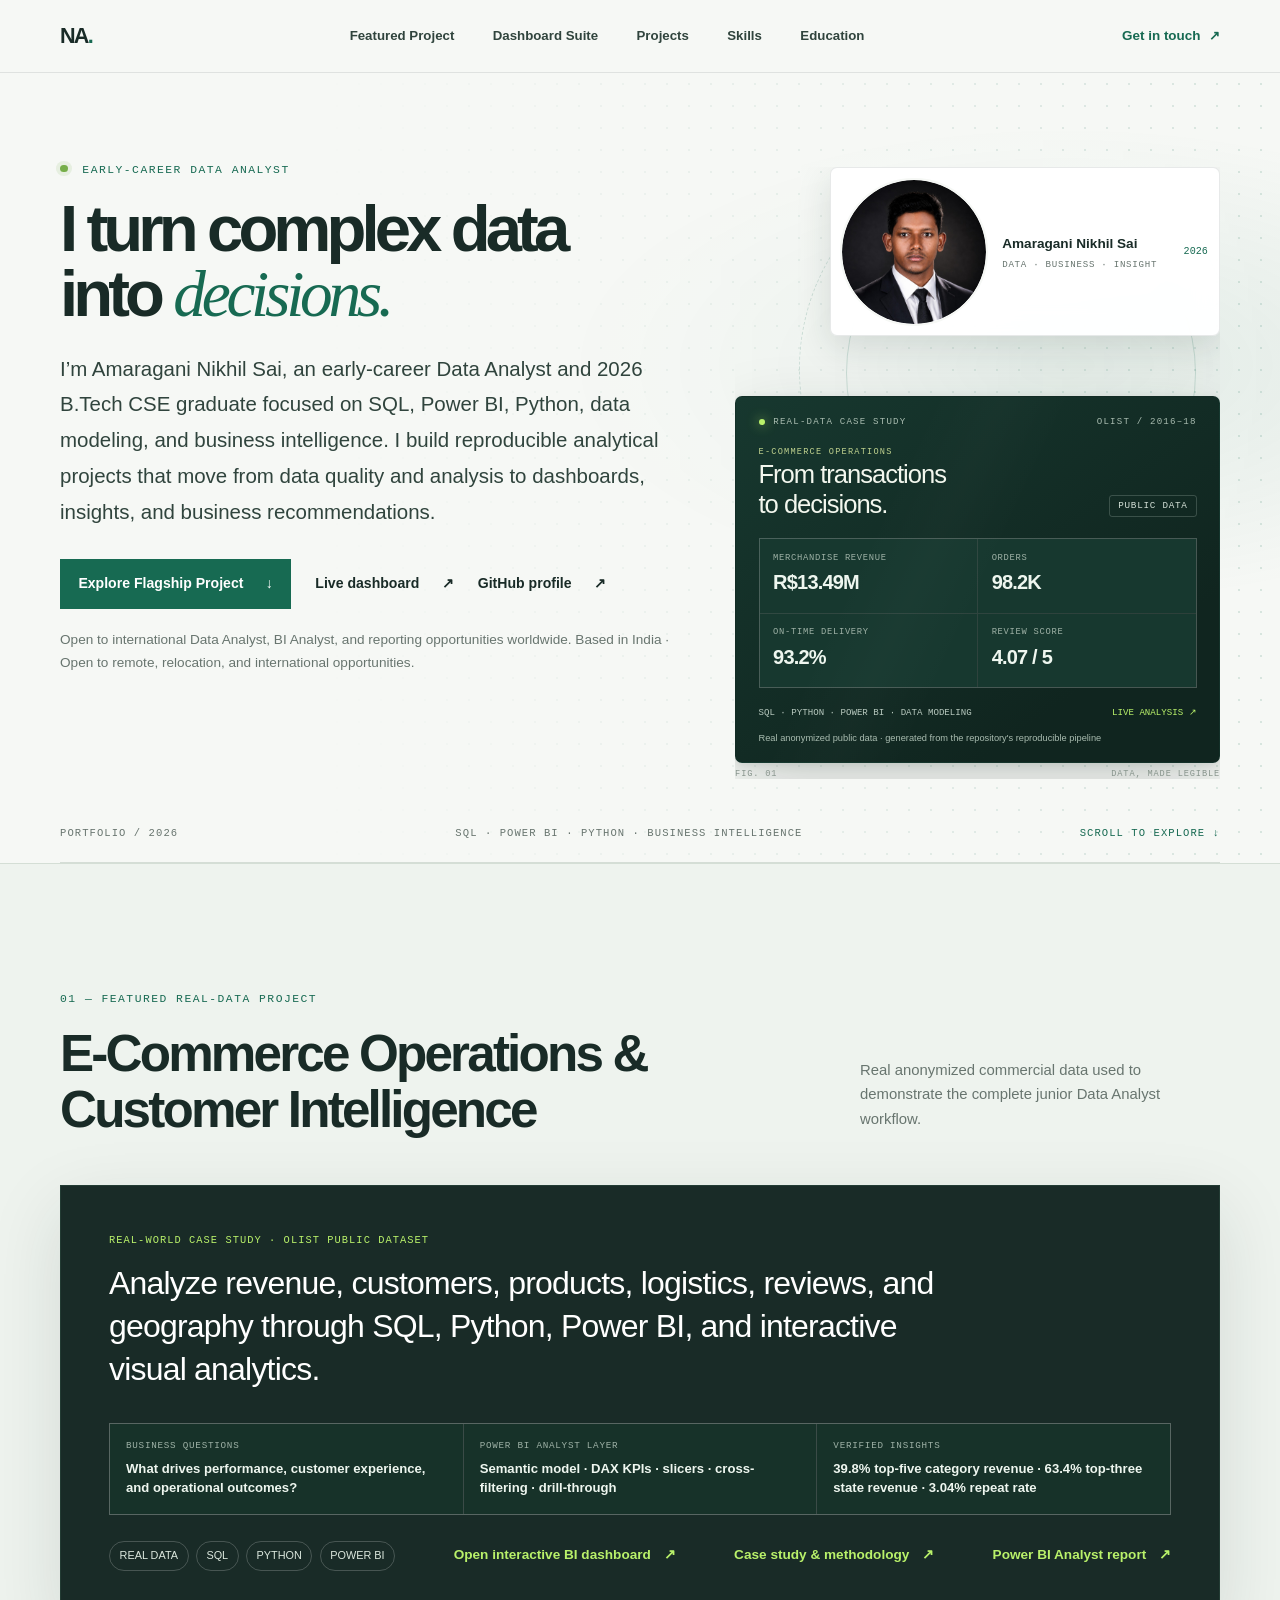
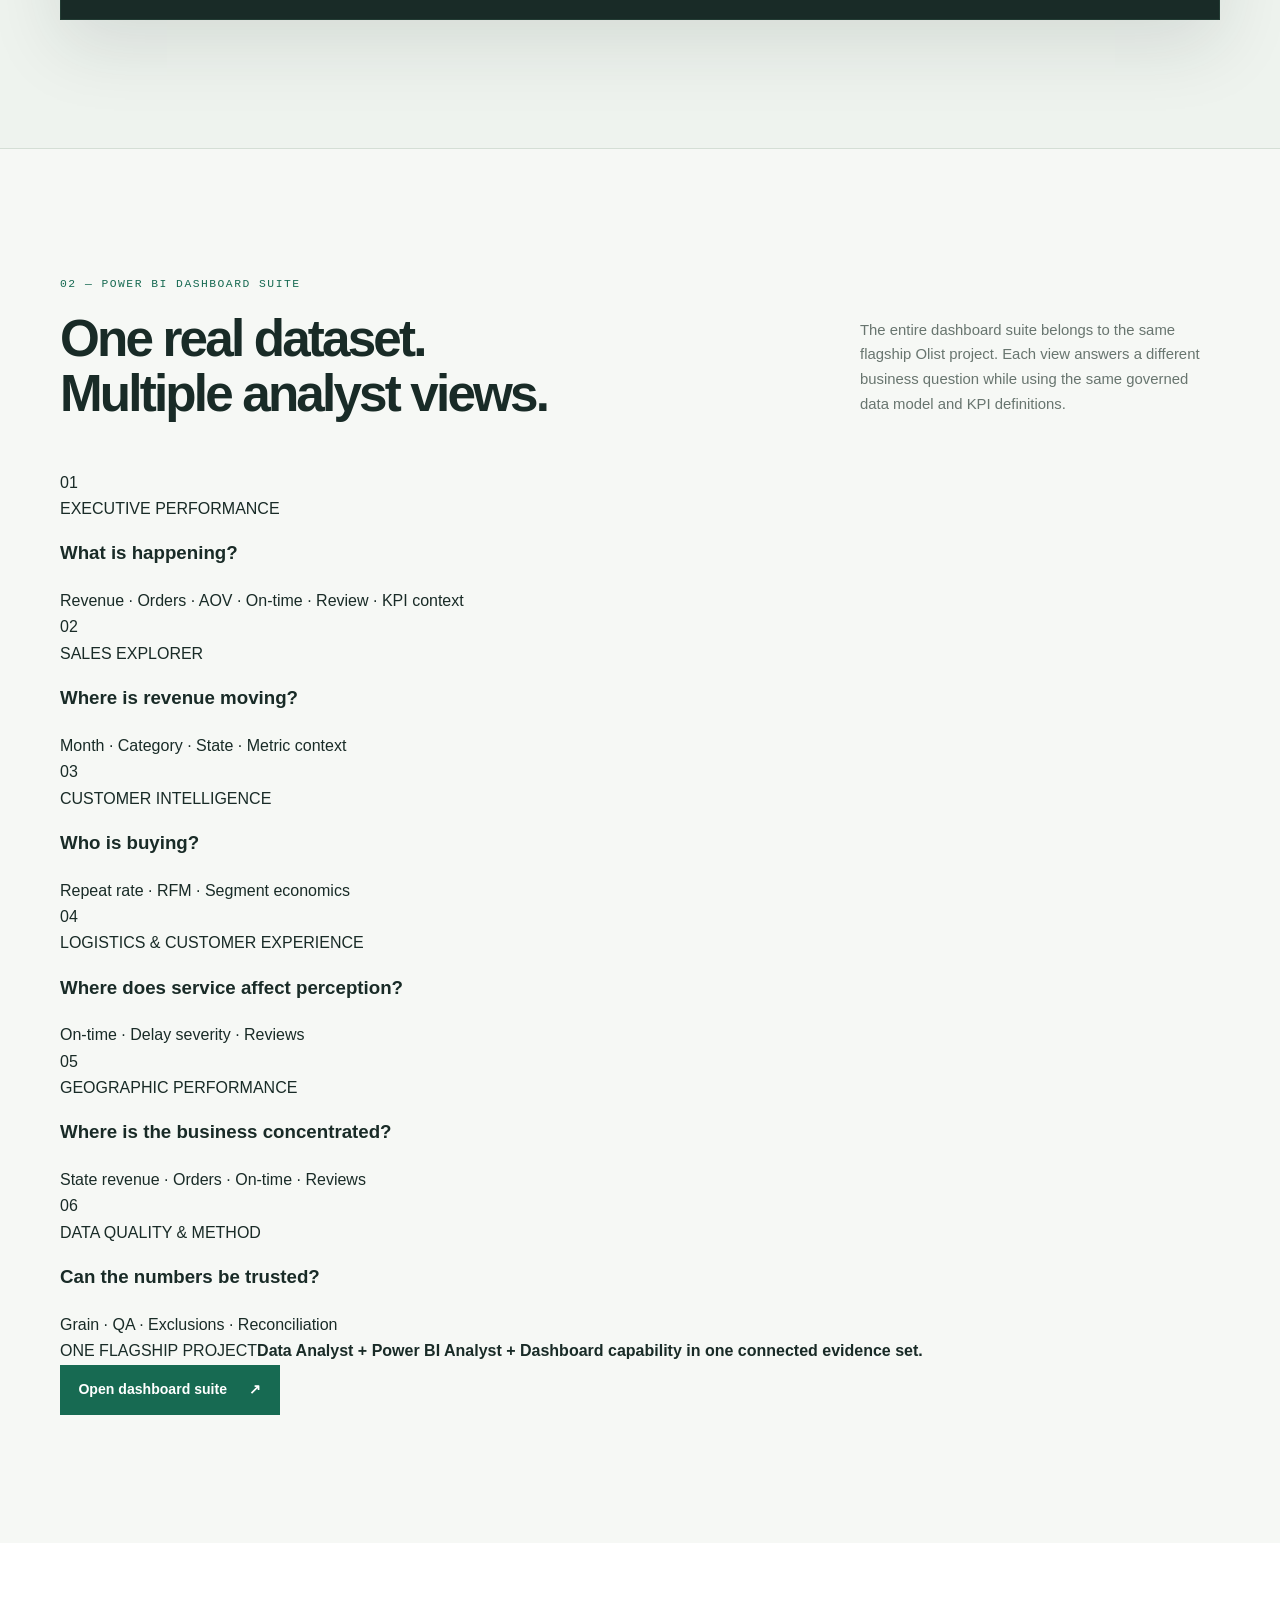
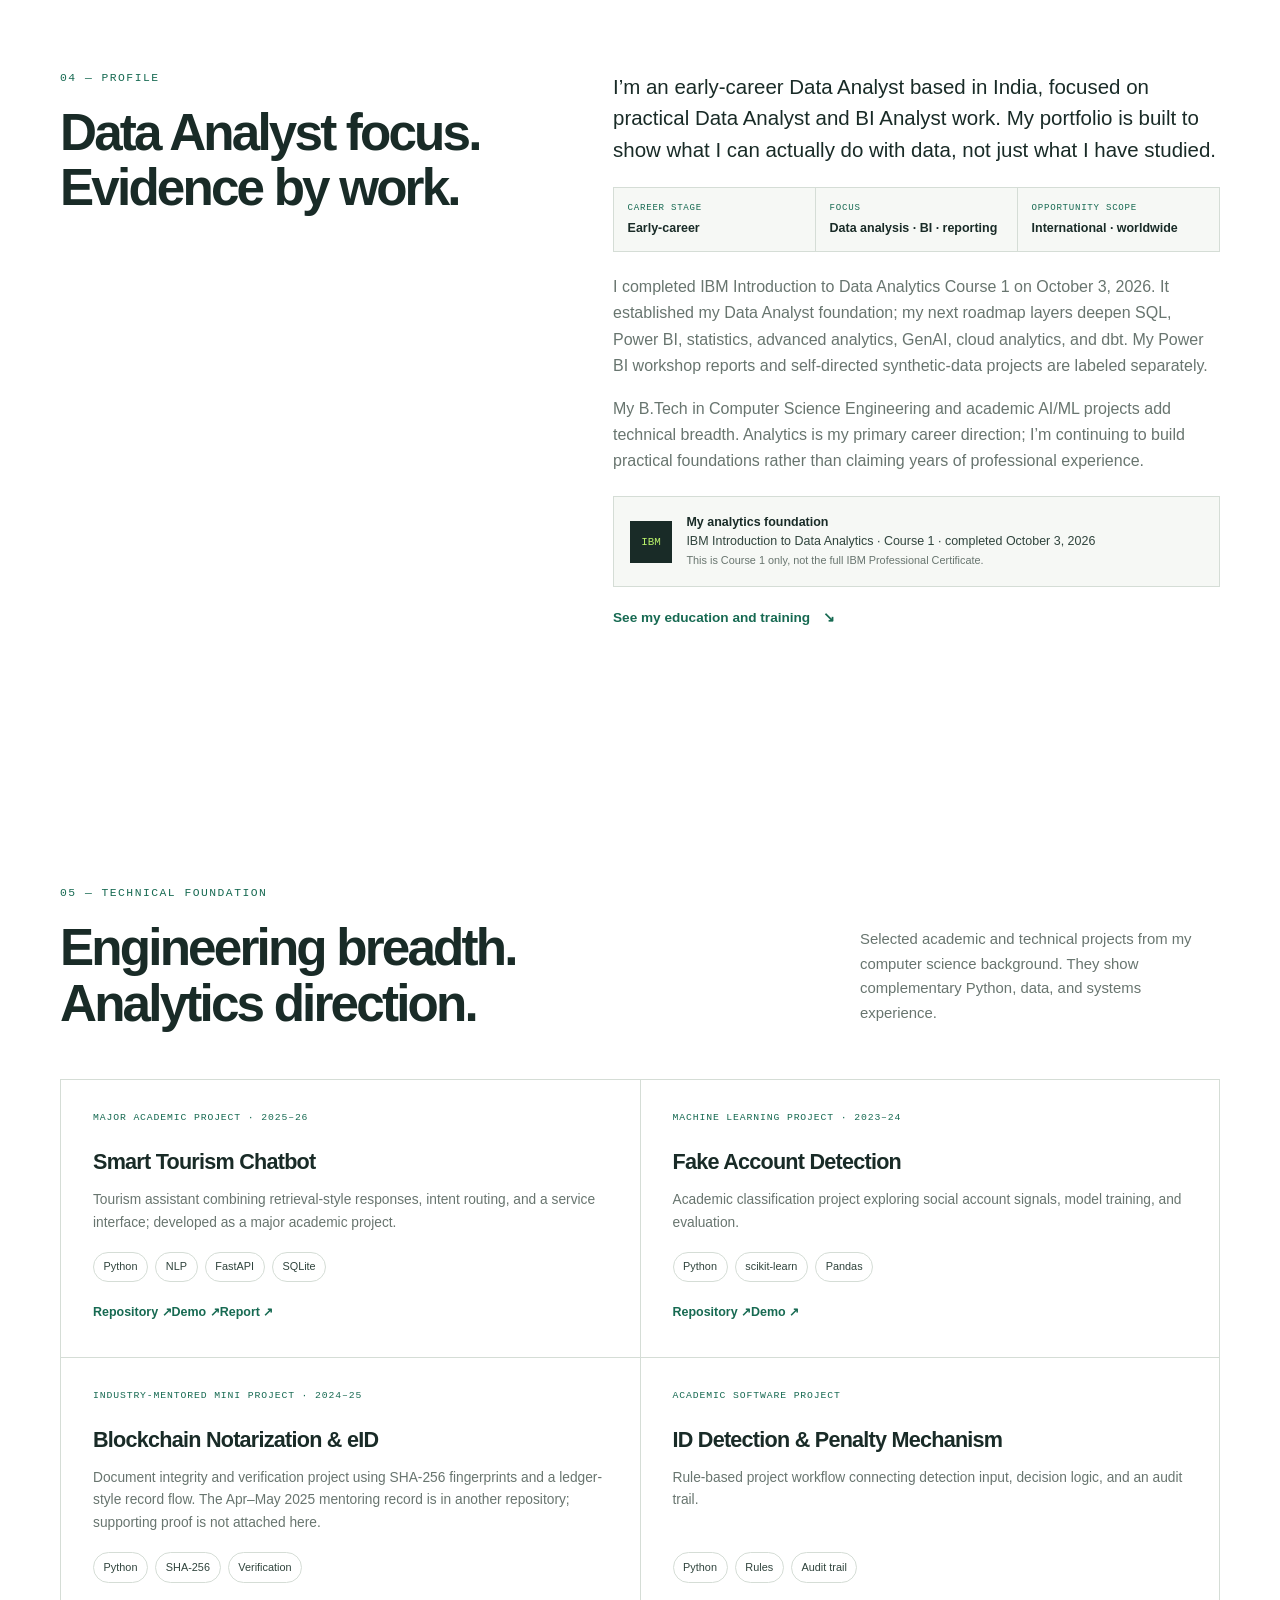
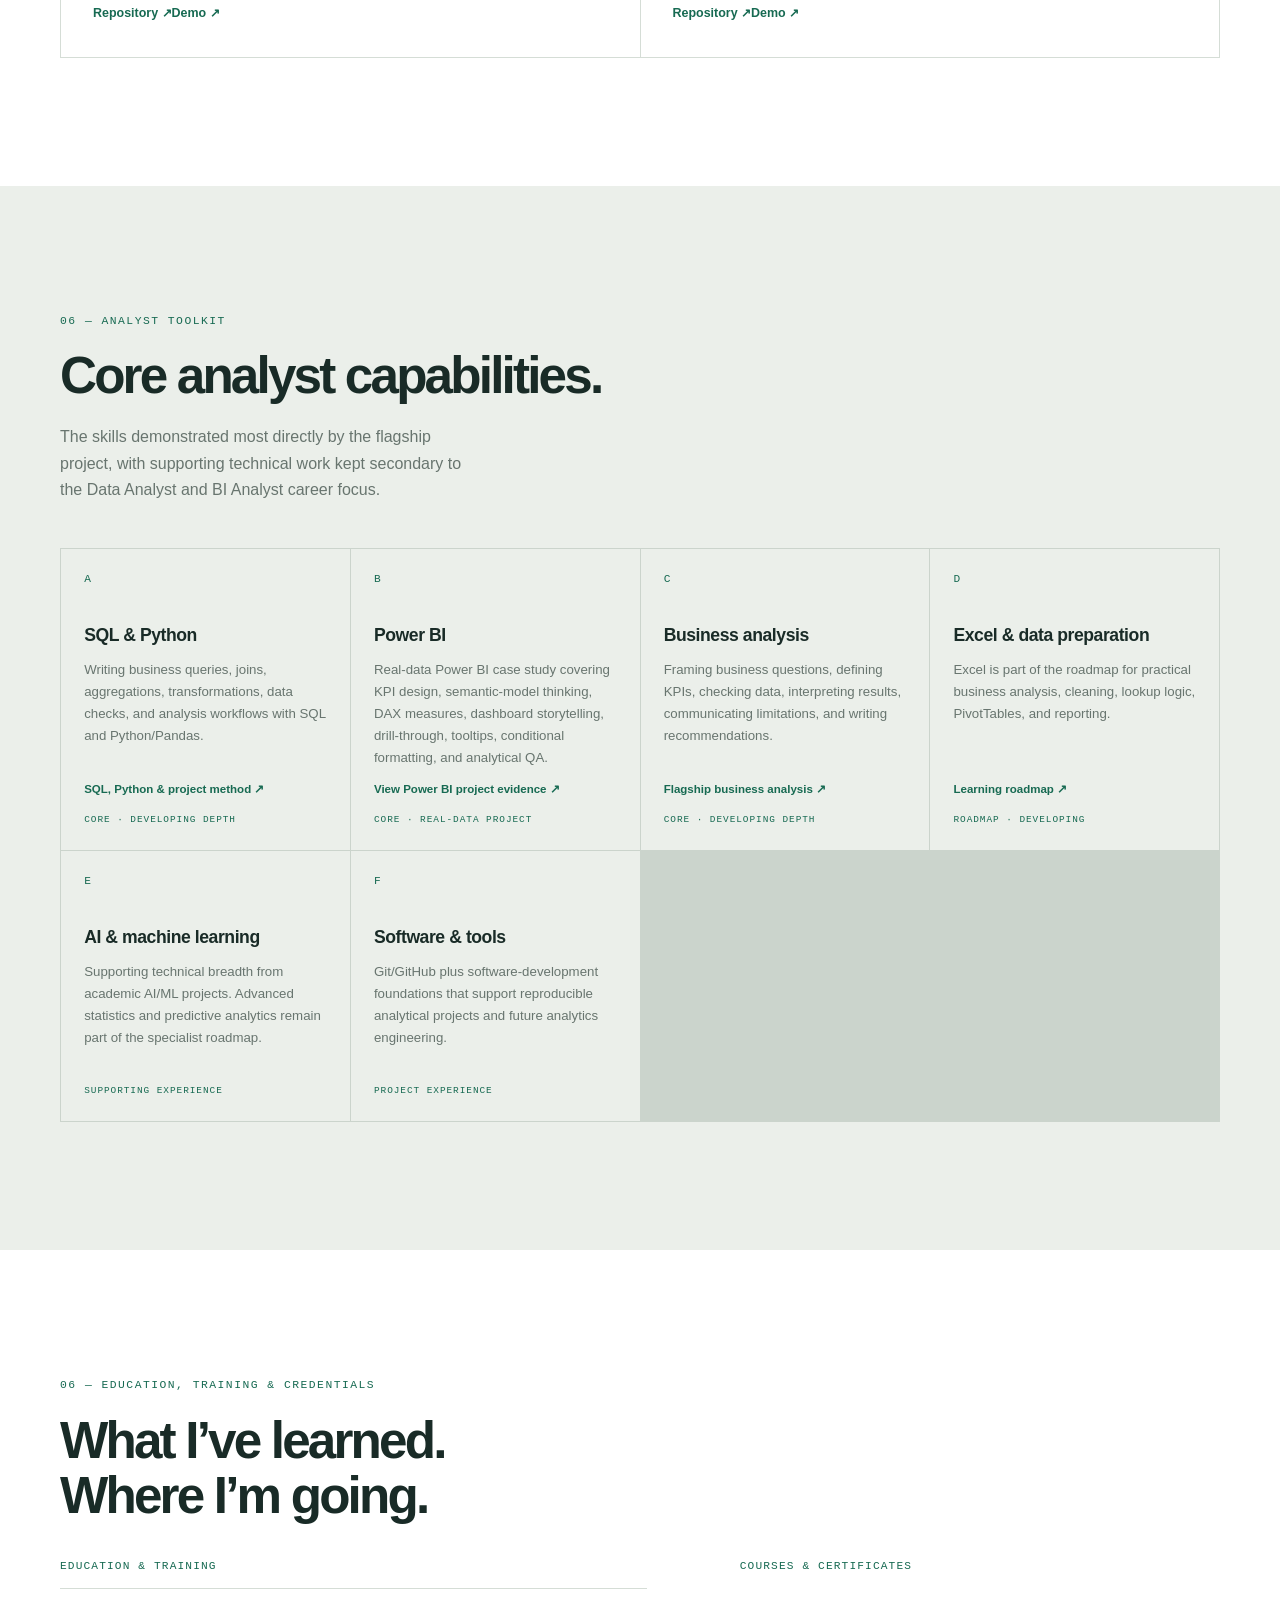
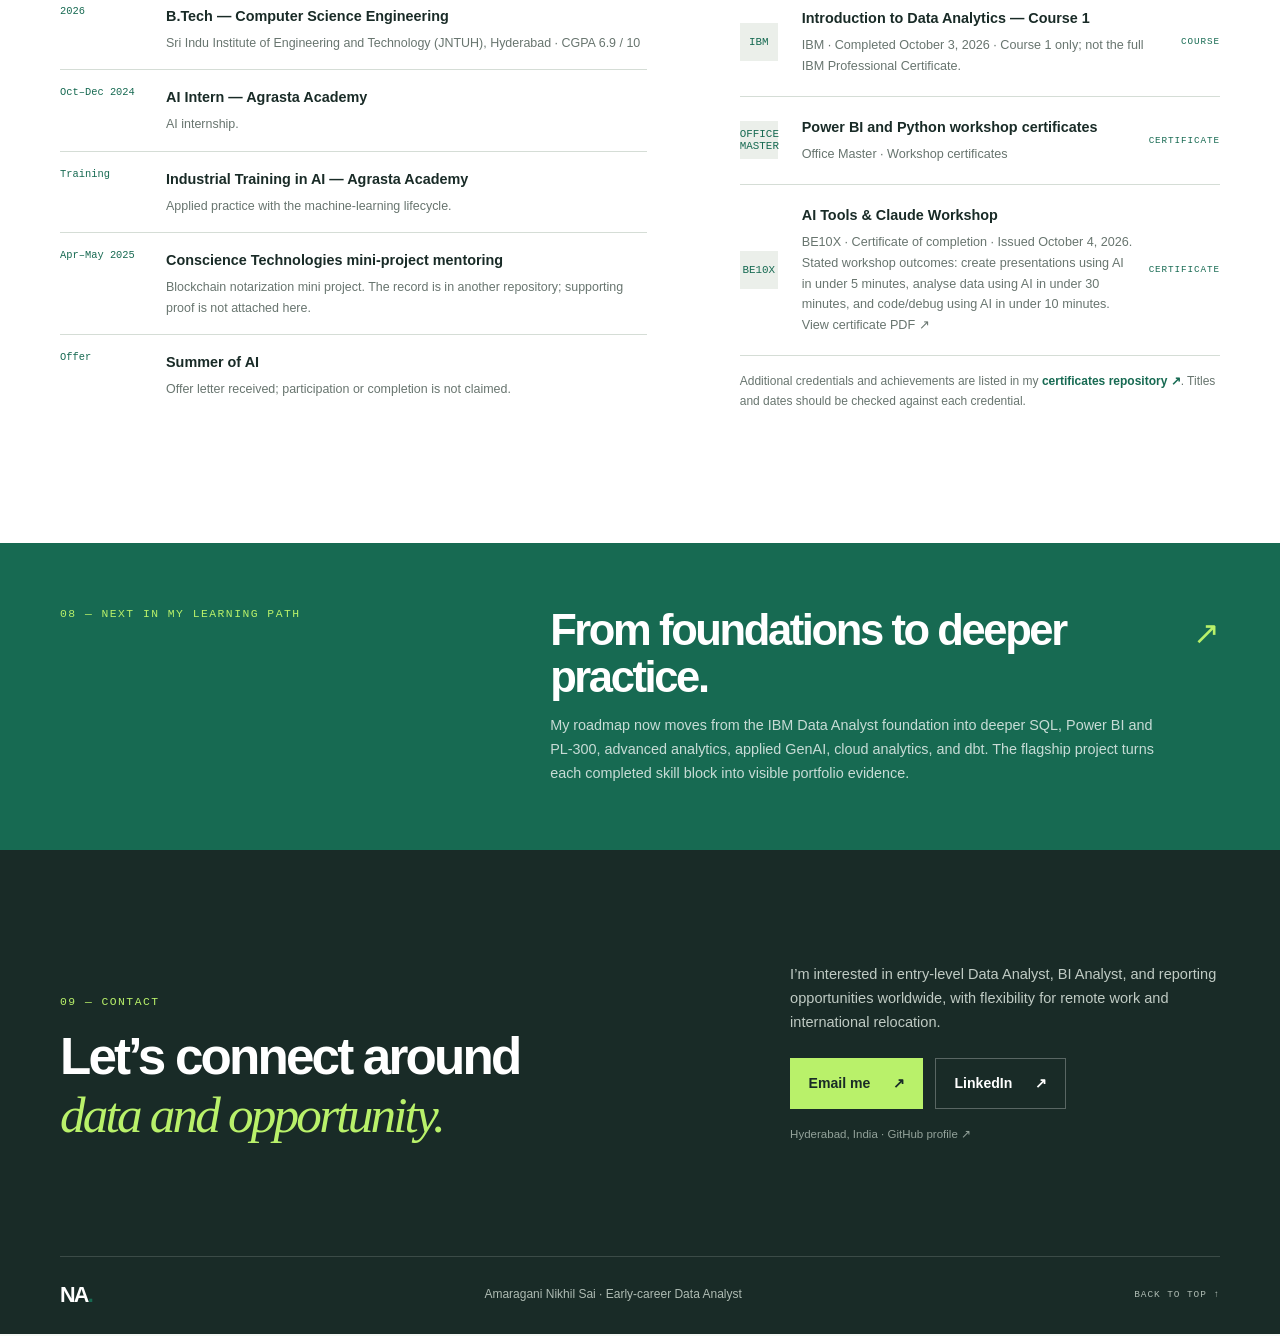
==== commit 9fd2dd63: "feat: make flagship Olist dashboard suite the only primary dashboard evidence" ====
--- a/index.html
+++ b/index.html
@@ -24,7 +24,7 @@
     <div class="container header-inner">
       <a class="wordmark" href="#home" aria-label="Amaragani Nikhil Sai, home">NA<span>.</span></a>
       <nav class="nav" aria-label="Main navigation">
-        <a href="#featured-project">Featured Project</a><a href="#dashboard-collection">Dashboards</a><a href="#data-lab">Analytics Lab</a>
+        <a href="#featured-project">Featured Project</a><a href="#dashboard-suite">Dashboard Suite</a>
         <a href="#technical">Projects</a>
         <a href="#skills">Skills</a>
         <a href="#background">Education</a>
@@ -85,147 +85,49 @@
 
     <section class="section featured-project-section" id="featured-project"><div class="container"><div class="section-heading work-heading"><div><p class="eyebrow">01 — FEATURED REAL-DATA PROJECT</p><h2>E-Commerce Operations &amp; Customer Intelligence</h2></div><p>Real anonymized commercial data used to demonstrate the complete junior Data Analyst workflow.</p></div><article class="featured-project-card"><div class="featured-project-kicker">REAL-WORLD CASE STUDY · OLIST PUBLIC DATASET</div><p class="featured-project-lead">Analyze revenue, customers, products, logistics, reviews, and geography through SQL, Python, Power BI, and interactive visual analytics.</p><div class="featured-project-grid"><div><span>BUSINESS QUESTIONS</span><strong>What drives performance, customer experience, and operational outcomes?</strong></div><div><span>POWER BI ANALYST LAYER</span><strong>Semantic model · DAX KPIs · slicers · cross-filtering · drill-through</strong></div><div><span>VERIFIED INSIGHTS</span><strong>39.8% top-five category revenue · 63.4% top-three state revenue · 3.04% repeat rate</strong></div></div><div class="project-foot"><div class="tags"><span>REAL DATA</span><span>SQL</span><span>PYTHON</span><span>POWER BI</span></div><a class="inline-link" href="projects/ecommerce-operations-intelligence/dashboard/index.html">Open interactive BI dashboard <span aria-hidden="true">↗</span></a><a class="inline-link" href="projects/ecommerce-operations-intelligence/README.md">Case study &amp; methodology <span aria-hidden="true">↗</span></a><a class="inline-link" href="https://github.com/nikhilamaragani-jpg/ecommerece-operations-customer-intelligence/blob/main/docs/job-platform-project-report.md" target="_blank" rel="noreferrer">Power BI Analyst report <span aria-hidden="true">↗</span></a></div></article></div></section>
 
-    <section class="section dashboard-collection-section" id="dashboard-collection">
+    <section class="section dashboard-suite-section" id="dashboard-suite">
   <div class="container">
     <div class="section-heading work-heading">
       <div>
-        <p class="eyebrow">02 — POWER BI &amp; DASHBOARD COLLECTION</p>
-        <h2>More than one dashboard.<br /><span>A complete evidence set.</span></h2>
-      </div>
-      <p>The flagship real-data project comes first. Supporting dashboards remain visible as practice and workshop evidence, with their data status clearly labeled.</p>
-    </div>
-
-    <div class="dashboard-collection-grid">
-      <article class="dashboard-collection-card featured">
-        <div class="dashboard-card-topline"><span>FLAGSHIP · REAL DATA</span><span>POWER BI + DATA ANALYST</span></div>
-        <h3>E-Commerce Operations &amp; Customer Intelligence</h3>
-        <p>Integrated real-data case study covering data quality, SQL, Python/Pandas, KPI design, semantic modeling, DAX, interactive filtering, customer intelligence, logistics, customer experience, geography, and QA.</p>
-        <div class="dashboard-card-metrics"><span>R$13.49M revenue</span><span>98.2K orders</span><span>93.23% on-time</span></div>
-        <div class="project-links"><a href="projects/ecommerce-operations-intelligence/dashboard/index.html">Interactive dashboard ↗</a><a href="projects/ecommerce-operations-intelligence/README.md">Case study ↗</a><a href="https://github.com/nikhilamaragani-jpg/ecommerece-operations-customer-intelligence" target="_blank" rel="noreferrer">GitHub ↗</a></div>
-      </article>
-
-      <article class="dashboard-collection-card">
-        <div class="dashboard-card-topline"><span>FOUNDATIONAL · SYNTHETIC</span><span>ANALYTICS + POWER BI PRACTICE</span></div>
-        <h3>Retail Sales &amp; Profitability</h3>
-        <p>Deterministic fictional retail data used to practice revenue, gross profit, gross margin, category analysis, period filtering, KPI definitions, SQL, Python/Pandas, and dashboard communication.</p>
-        <div class="dashboard-card-metrics"><span>Synthetic data</span><span>Interactive filters</span></div>
-        <div class="project-links"><a href="projects/analytics-foundations/dashboard/index.html">Interactive dashboard ↗</a><a href="projects/analytics-foundations/README.md">Method &amp; limits ↗</a><a href="projects/analytics-foundations/powerbi/dashboard-spec.md">Power BI spec ↗</a></div>
-      </article>
-
-      <article class="dashboard-collection-card">
-        <div class="dashboard-card-topline"><span>FOUNDATIONAL · SYNTHETIC</span><span>CUSTOMER ANALYTICS</span></div>
-        <h3>Customer Retention Cohorts</h3>
-        <p>Practice dashboard for acquisition cohorts, monthly retention, repeat behavior, cohort matrices, observation windows, and customer analytics storytelling.</p>
-        <div class="dashboard-card-metrics"><span>Synthetic data</span><span>Cohort matrix</span></div>
-        <div class="project-links"><a href="projects/analytics-foundations/dashboard/retention.html">Interactive retention dashboard ↗</a><a href="projects/analytics-foundations/README.md">Project method ↗</a></div>
-      </article>
-
-      <article class="dashboard-collection-card">
-        <div class="dashboard-card-topline"><span>WORKSHOP · STATIC EXPORT</span><span>POWER BI PRACTICE</span></div>
-        <h3>Campfly Sales &amp; Netflix Dashboards</h3>
-        <p>Earlier Power BI workshop dashboards retained as supporting practice evidence. The source PDF is a static export, so its displayed figures are not presented as independently verified findings.</p>
-        <div class="dashboard-card-metrics"><span>2 dashboard examples</span><span>Workshop evidence</span></div>
-        <div class="project-links"><a href="assets/powerbi-dashboards.pdf" target="_blank" rel="noreferrer">Open dashboard PDF ↗</a><a href="docs/powerbi-dashboards.md">Read dashboard review ↗</a></div>
-      </article>
+        <p class="eyebrow">02 — POWER BI DASHBOARD SUITE</p>
+        <h2>One real dataset.<br /><span>Multiple analyst views.</span></h2>
+      </div>
+      <p>The entire dashboard suite belongs to the same flagship Olist project. Each view answers a different business question while using the same governed data model and KPI definitions.</p>
+    </div>
+    <div class="dashboard-suite-grid">
+      <article class="dashboard-suite-card hero-suite">
+        <span class="suite-index">01</span>
+        <div><p>EXECUTIVE PERFORMANCE</p><h3>What is happening?</h3><span>Revenue · Orders · AOV · On-time · Review · KPI context</span></div>
+      </article>
+      <article class="dashboard-suite-card">
+        <span class="suite-index">02</span>
+        <div><p>SALES EXPLORER</p><h3>Where is revenue moving?</h3><span>Month · Category · State · Metric context</span></div>
+      </article>
+      <article class="dashboard-suite-card">
+        <span class="suite-index">03</span>
+        <div><p>CUSTOMER INTELLIGENCE</p><h3>Who is buying?</h3><span>Repeat rate · RFM · Segment economics</span></div>
+      </article>
+      <article class="dashboard-suite-card">
+        <span class="suite-index">04</span>
+        <div><p>LOGISTICS & CUSTOMER EXPERIENCE</p><h3>Where does service affect perception?</h3><span>On-time · Delay severity · Reviews</span></div>
+      </article>
+      <article class="dashboard-suite-card">
+        <span class="suite-index">05</span>
+        <div><p>GEOGRAPHIC PERFORMANCE</p><h3>Where is the business concentrated?</h3><span>State revenue · Orders · On-time · Reviews</span></div>
+      </article>
+      <article class="dashboard-suite-card">
+        <span class="suite-index">06</span>
+        <div><p>DATA QUALITY & METHOD</p><h3>Can the numbers be trusted?</h3><span>Grain · QA · Exclusions · Reconciliation</span></div>
+      </article>
+    </div>
+    <div class="dashboard-suite-cta">
+      <div><span>ONE FLAGSHIP PROJECT</span><strong>Data Analyst + Power BI Analyst + Dashboard capability in one connected evidence set.</strong></div>
+      <a class="button button-primary" href="projects/ecommerce-operations-intelligence/dashboard/index.html">Open dashboard suite <span aria-hidden="true">↗</span></a>
     </div>
   </div>
 </section>
 
-<section class="data-lab-section" id="data-lab" aria-labelledby="data-lab-title">
-      <div class="container">
-        <div class="lab-heading">
-          <div>
-            <p class="eyebrow"><span class="lab-index">03</span> / ANALYST FIELDNOTE · INTERACTIVE</p>
-            <h2 id="data-lab-title">A small question.<br /><span>A clearer picture.</span></h2>
-          </div>
-          <p class="lab-question"><span>BUSINESS QUESTION</span>What can transaction, customer, product, and operational data reveal about business performance?</p>
-        </div>
-
-        <div class="lab-shell">
-          <div class="lab-topline">
-            <span><i aria-hidden="true"></i> RETAIL / PERFORMANCE EXPLORER</span>
-            <span>FOUNDATIONAL PROJECT · SYNTHETIC DATA</span>
-          </div>
-          <div class="lab-controls" aria-label="Analytics filters">
-            <label>Period
-              <select id="lab-period" aria-label="Filter data by period">
-                <option value="all">Full period</option>
-                <option value="2024">2024</option>
-                <option value="2025">2025 · partial</option>
-              </select>
-            </label>
-            <label>Compare
-              <select id="lab-dimension" aria-label="Choose how to group the chart">
-                <option value="product_category">Product category</option>
-                <option value="region">Region</option>
-              </select>
-            </label>
-            <label>Measure
-              <select id="lab-measure" aria-label="Choose the chart measure">
-                <option value="revenue_eur">Revenue</option>
-                <option value="gross_profit_eur">Gross profit</option>
-              </select>
-            </label>
-            <a class="lab-method-link" href="projects/analytics-foundations/README.md">Read method <span aria-hidden="true">↗</span></a>
-          </div>
-
-          <div class="lab-summary">
-            <div class="lab-kpis" id="lab-kpis" aria-live="polite">
-              <article><span>Revenue</span><strong>€108,686</strong><small>After line-level discount</small></article>
-              <article><span>Gross profit</span><strong>€44,335</strong><small>Revenue less unit cost</small></article>
-              <article><span>Gross margin</span><strong>40.8%</strong><small>Profit ÷ revenue</small></article>
-              <article><span>Orders</span><strong>477</strong><small>Distinct fictional orders</small></article>
-            </div>
-            <p class="lab-period-note" id="lab-period-note">2024-01-01 — 2025-08-23 · EUR · 477 orders · 240 fictional customers</p>
-          </div>
-
-          <div class="lab-chart-layout">
-            <div class="lab-chart-copy">
-              <p class="eyebrow">MEASURE / <span id="lab-chart-measure">REVENUE</span></p>
-              <h3 id="lab-chart-title">Revenue by product category</h3>
-              <p id="lab-chart-insight" class="lab-insight" aria-live="polite">Electronics is the largest category in this synthetic sample. The data generator deliberately sets the patterns being explored.</p>
-              <p class="lab-limitation"><strong>Read with care.</strong> Synthetic practice data—not real company activity, a forecast, or an industry benchmark.</p>
-            </div>
-            <figure class="lab-chart">
-              <svg id="lab-chart" viewBox="0 0 640 280" role="img" aria-label="Revenue by product category; synthetic practice data" preserveAspectRatio="xMidYMid meet">
-                <g aria-hidden="true">
-                  <line x1="145" y1="16" x2="145" y2="238" /><line x1="255" y1="16" x2="255" y2="238" />
-                  <line x1="365" y1="16" x2="365" y2="238" /><line x1="475" y1="16" x2="475" y2="238" />
-                  <line x1="585" y1="16" x2="585" y2="238" />
-                  <text x="145" y="262">€0</text><text x="255" y="262">€15k</text><text x="365" y="262">€30k</text>
-                  <text x="475" y="262">€45k</text><text x="585" y="262">€60k</text>
-                  <text class="chart-label" x="8" y="50">Accessories</text><rect class="chart-bar" x="145" y="31" width="64" height="24" rx="2" />
-                  <text class="chart-label" x="8" y="102">Electronics</text><rect class="chart-bar chart-bar-primary" x="145" y="83" width="438" height="24" rx="2" />
-                  <text class="chart-label" x="8" y="154">Home</text><rect class="chart-bar" x="145" y="135" width="175" height="24" rx="2" />
-                  <text class="chart-label" x="8" y="206">Office</text><rect class="chart-bar" x="145" y="187" width="119" height="24" rx="2" />
-                </g>
-              </svg>
-              <figcaption id="lab-chart-caption">Full-period revenue · grouped by product category</figcaption>
-            </figure>
-          </div>
-
-          <div class="lab-table-wrap">
-            <table class="lab-table">
-              <caption>Underlying grouped measures · EUR</caption>
-              <thead><tr><th scope="col">Group</th><th scope="col">Revenue</th><th scope="col">Gross profit</th></tr></thead>
-              <tbody id="lab-table-body">
-                <tr><th scope="row">Accessories</th><td>€8,801</td><td>€5,415</td></tr>
-                <tr><th scope="row">Electronics</th><td>€59,723</td><td>€17,446</td></tr>
-                <tr><th scope="row">Home</th><td>€23,913</td><td>€12,628</td></tr>
-                <tr><th scope="row">Office</th><td>€16,248</td><td>€8,846</td></tr>
-              </tbody>
-            </table>
-          </div>
-          <div class="lab-workflow">
-            <span><b>01</b> Ask</span><span><b>02</b> Check</span><span><b>03</b> Analyze</span><span><b>04</b> Explain</span>
-            <p>Practice workflow: validate required fields and unique order IDs, define measures, compare a segment, then state what the sample cannot prove.</p>
-          </div>
-        </div>
-        <p class="lab-source">SOURCE: <a href="projects/analytics-foundations/data/retail_orders.csv">generated retail_orders.csv</a> · deterministic project summary · <a href="projects/analytics-foundations/README.md">definitions & limitations</a></p>
-      </div>
-    </section>
-
-    <section class="section about-section" id="about">
+<section class="section about-section" id="about">
       <div class="container about-layout">
         <div class="section-heading">
           <p class="eyebrow">04 — PROFILE</p>
@@ -296,13 +198,13 @@
         <div class="section-heading">
           <p class="eyebrow">06 — ANALYST TOOLKIT</p>
           <h2>Core analyst capabilities.</h2>
-          <p class="section-description">The skills I am developing toward Data Analyst and BI Analyst roles, with the strongest emphasis on SQL, Python, Power BI, data modeling, visualization, and business analysis.</p>
+          <p class="section-description">The skills demonstrated most directly by the flagship project, with supporting technical work kept secondary to the Data Analyst and BI Analyst career focus.</p>
         </div>
         <div class="skill-grid">
           <article class="skill-card">
             <span class="skill-number">A</span><h3>SQL & Python</h3>
             <p>Writing business queries, joins, aggregations, transformations, data checks, and analysis workflows with SQL and Python/Pandas.</p>
-            <a class="skill-evidence" href="projects/analytics-foundations/README.md">SQL, Python & project method <span aria-hidden="true">↗</span></a>
+            <a class="skill-evidence" href="projects/ecommerce-operations-intelligence/README.md">SQL, Python & project method <span aria-hidden="true">↗</span></a>
             <span class="skill-status">CORE · DEVELOPING DEPTH</span>
           </article>
           <article class="skill-card">
@@ -314,7 +216,7 @@
           <article class="skill-card">
             <span class="skill-number">C</span><h3>Business analysis</h3>
             <p>Framing business questions, defining KPIs, checking data, interpreting results, communicating limitations, and writing recommendations.</p>
-            <a class="skill-evidence" href="projects/analytics-foundations/README.md">Retail case studies <span aria-hidden="true">↗</span></a>
+            <a class="skill-evidence" href="projects/ecommerce-operations-intelligence/README.md">Flagship business analysis <span aria-hidden="true">↗</span></a>
             <span class="skill-status">CORE · DEVELOPING DEPTH</span>
           </article>
           <article class="skill-card">
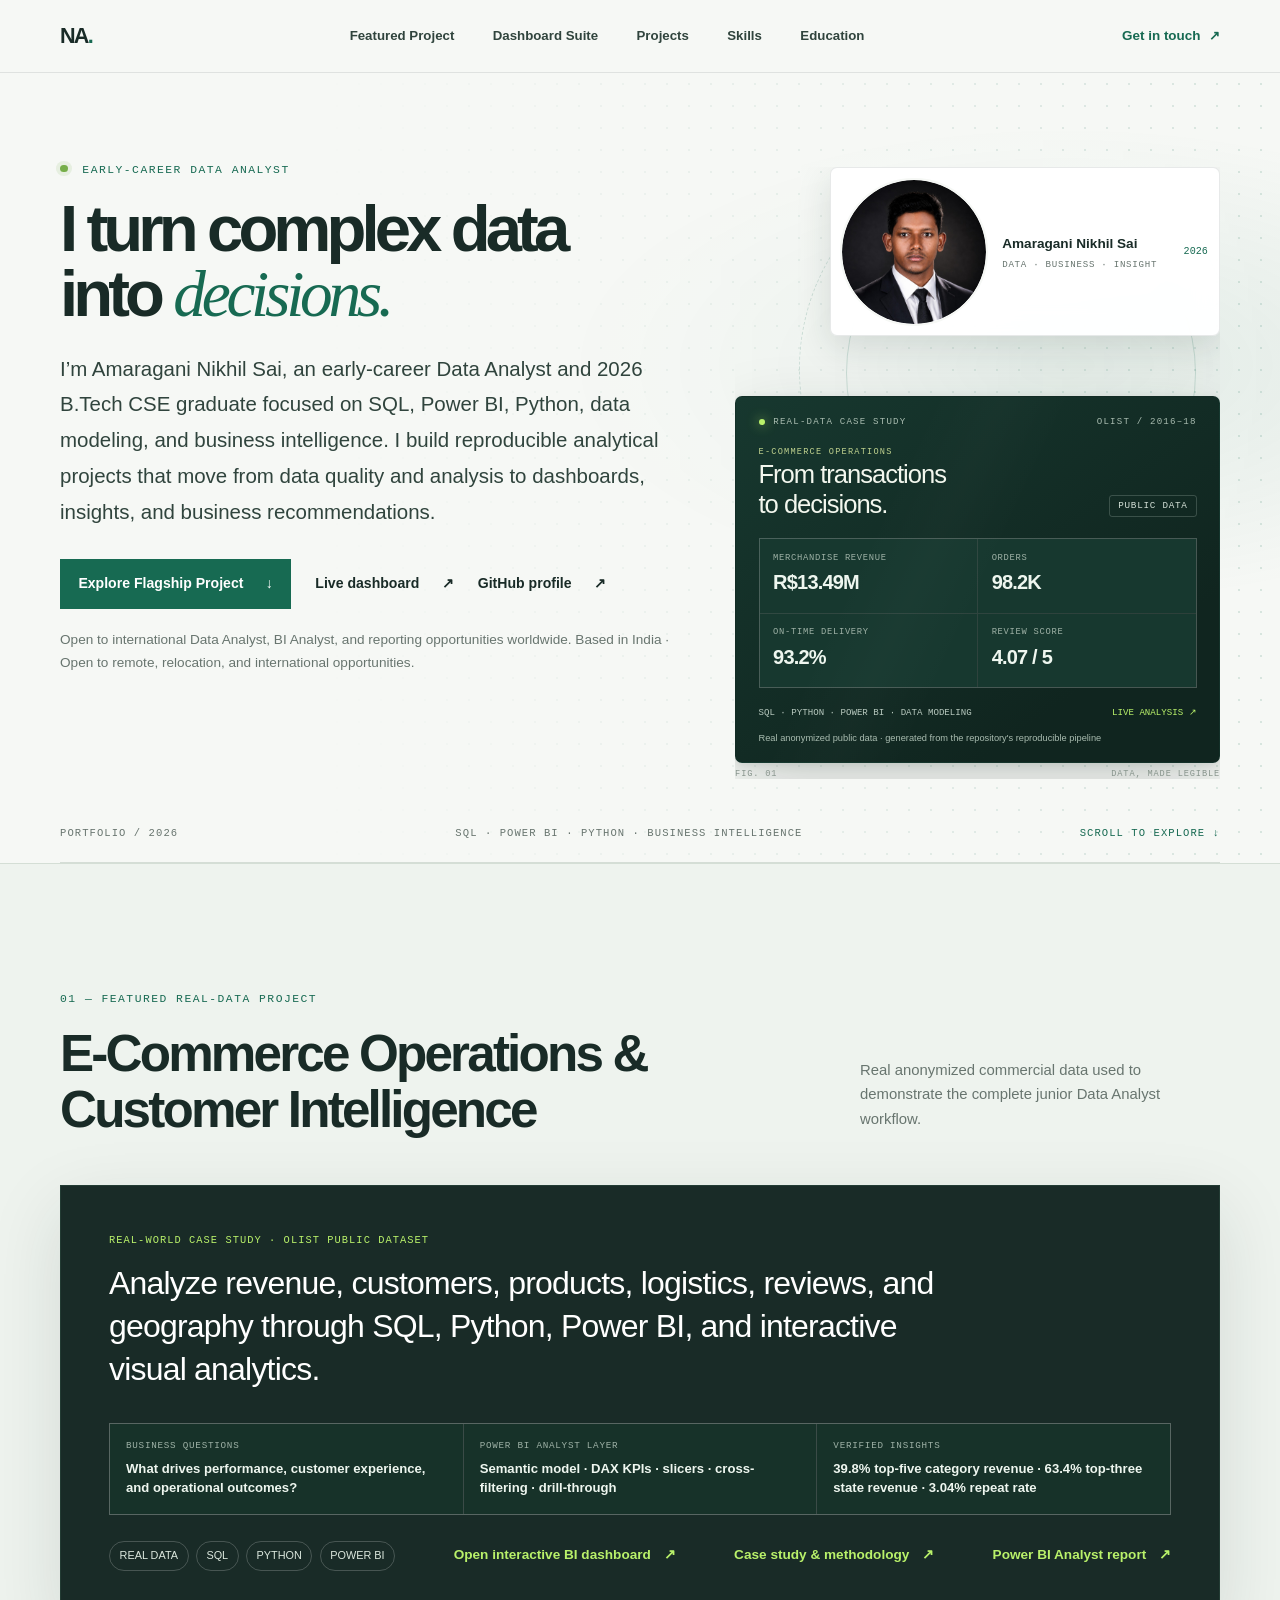
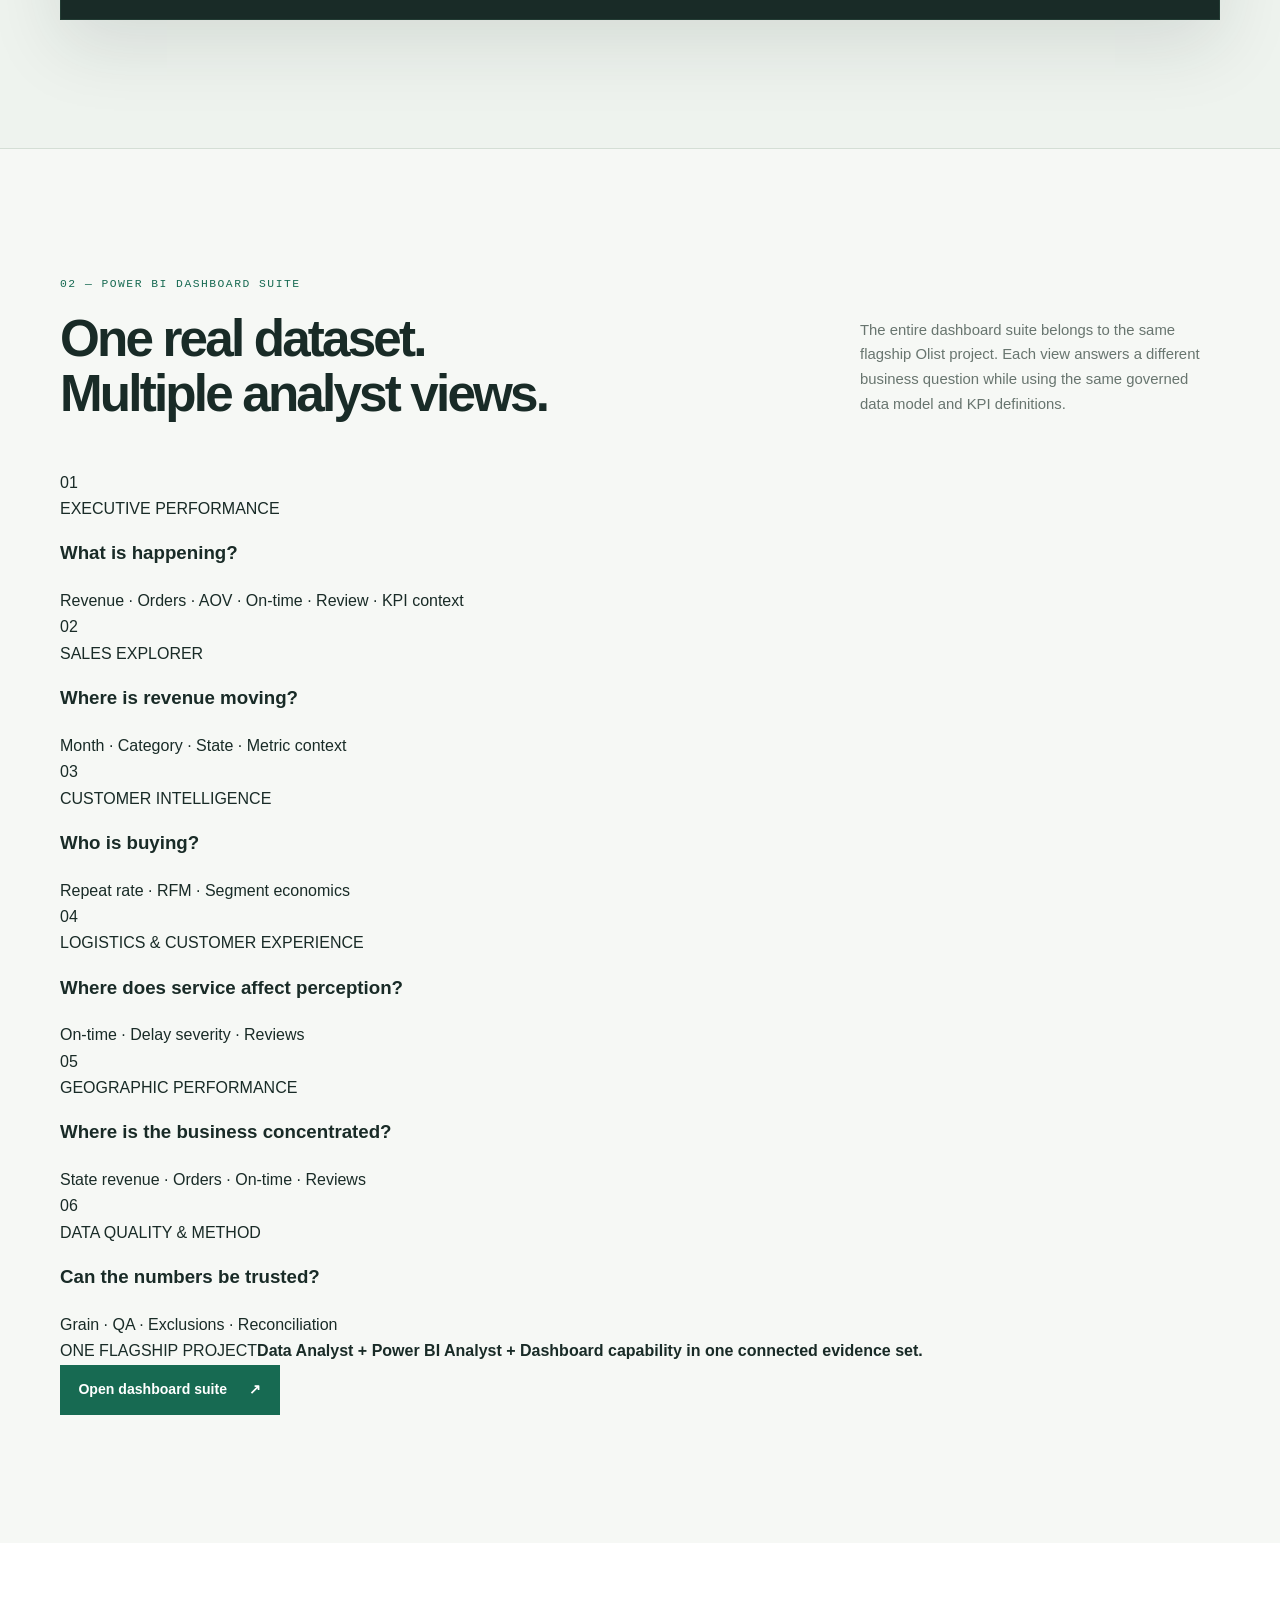
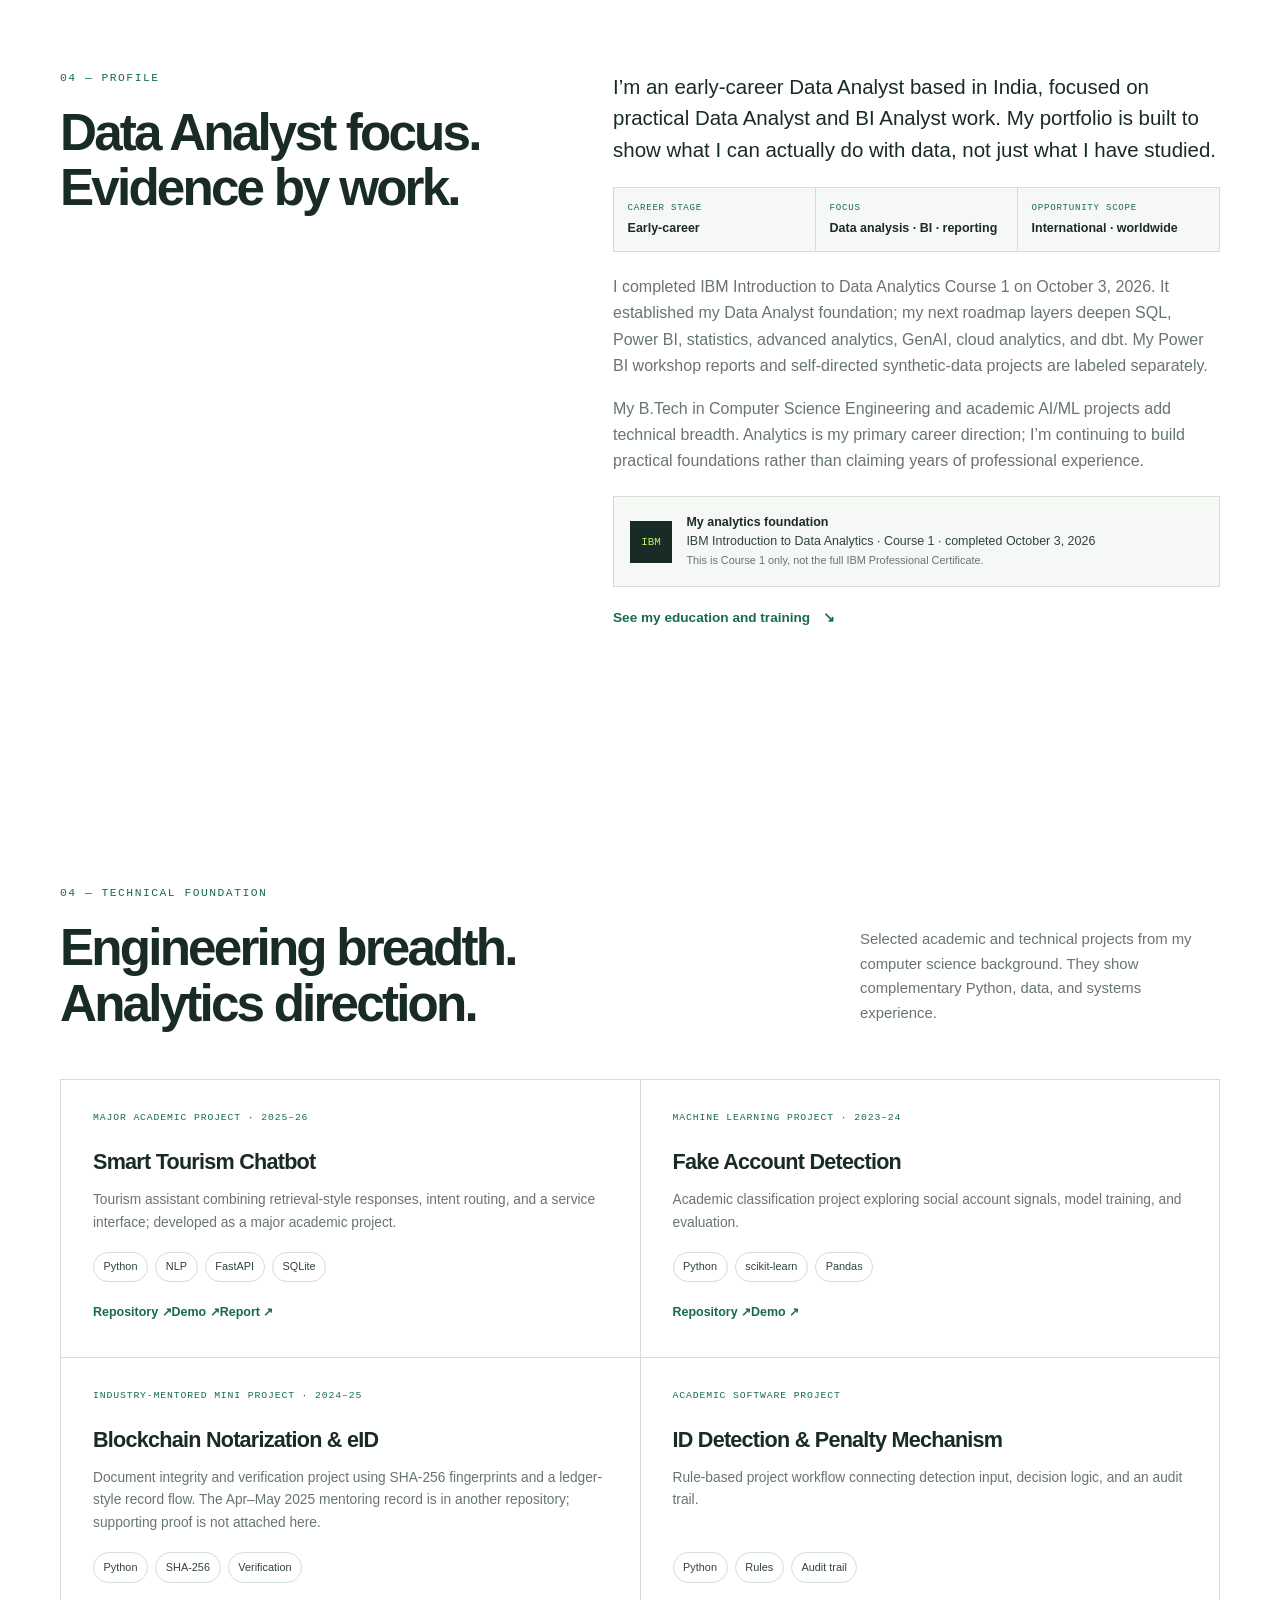
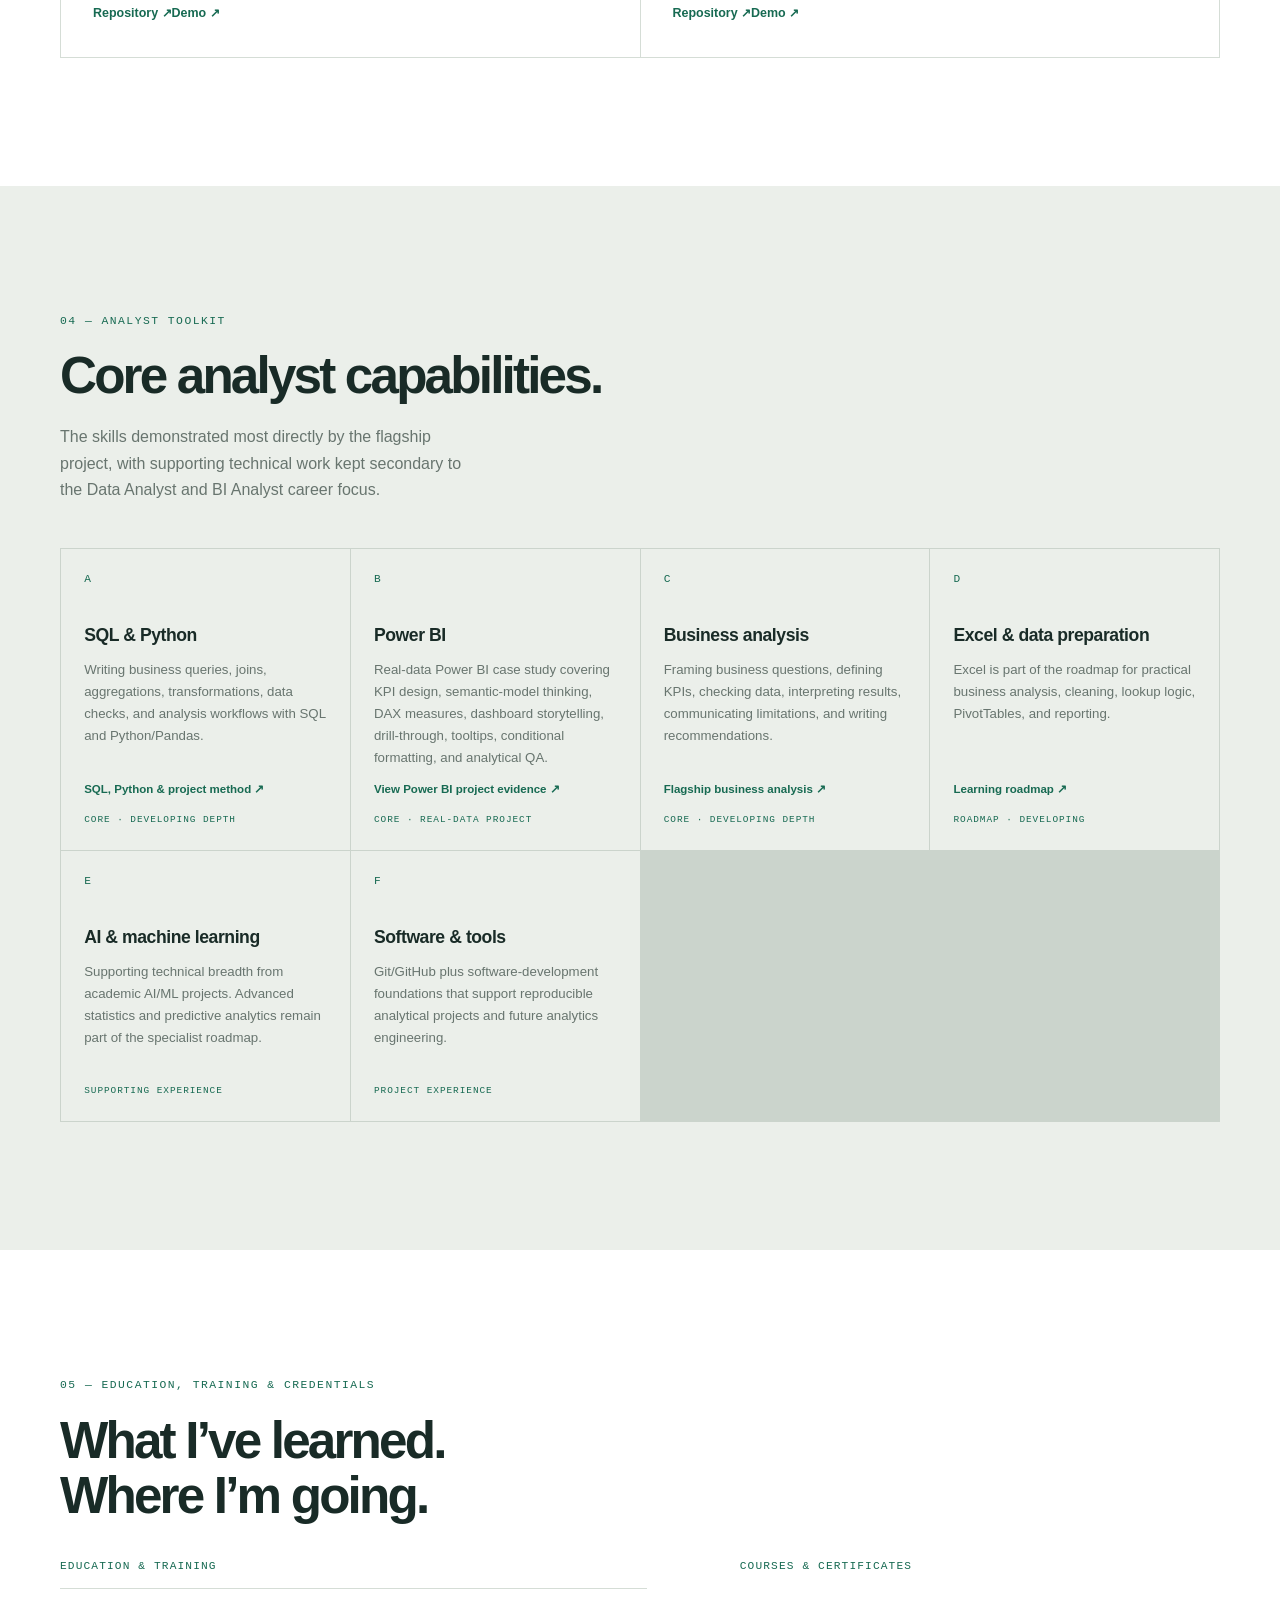
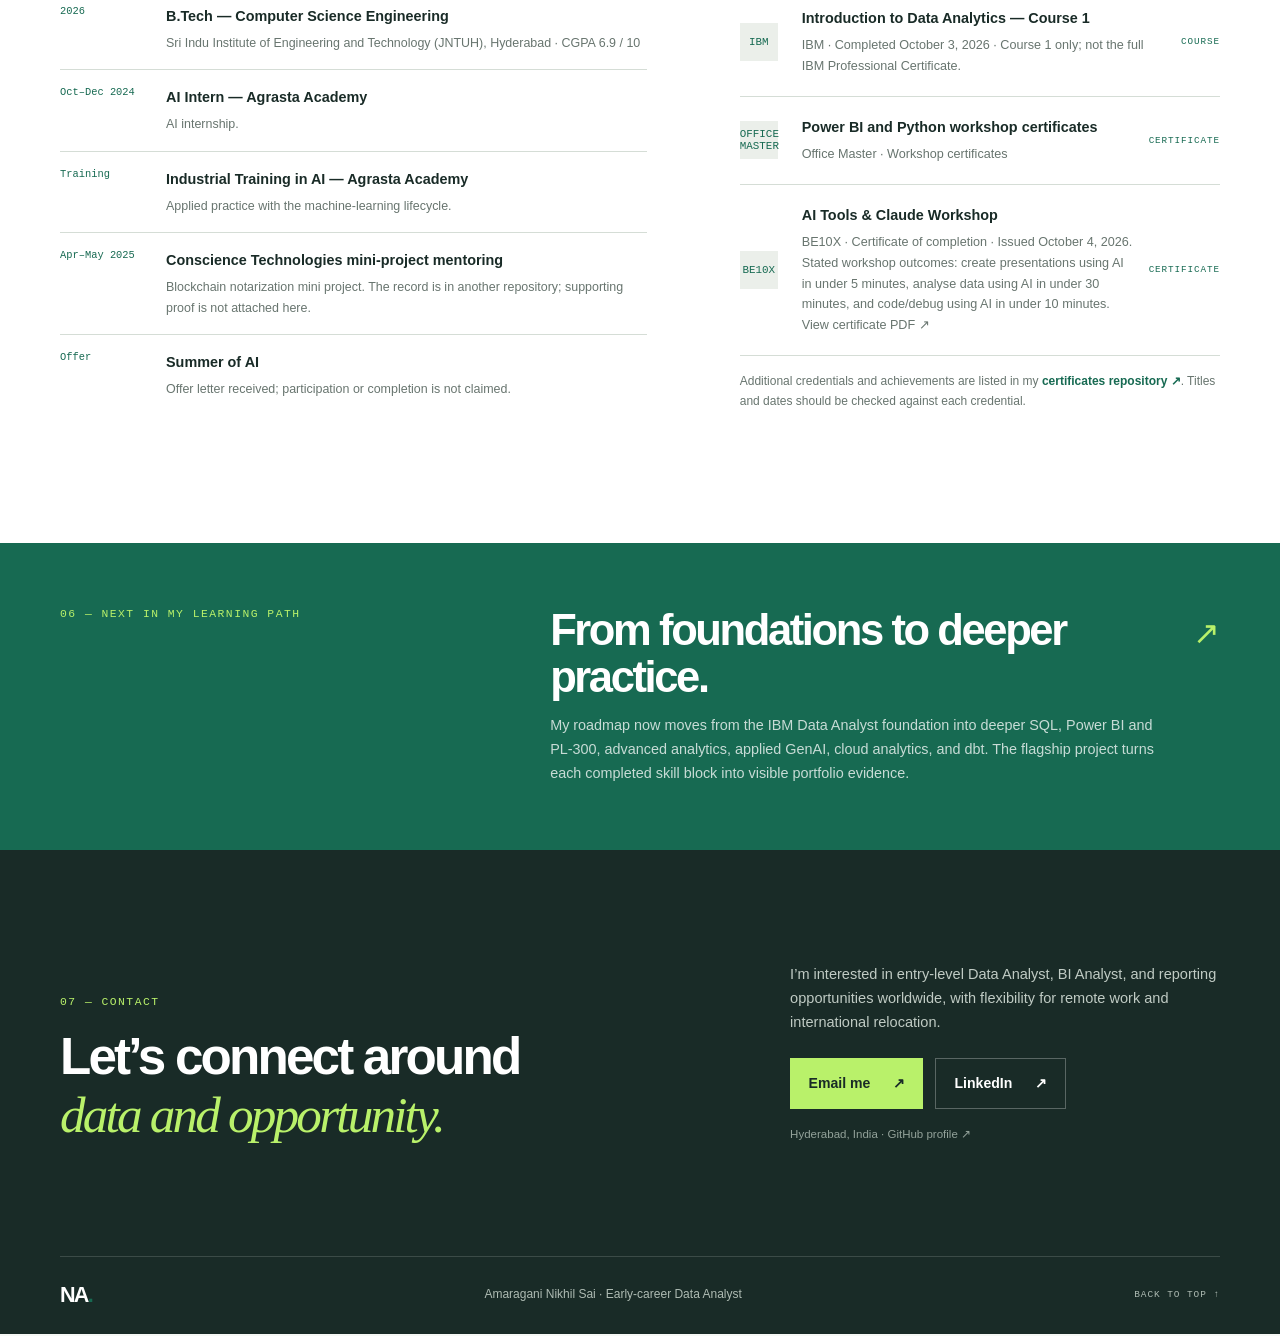
==== commit 68bde830: "style: renumber portfolio sections after dashboard consolidation" ====
--- a/index.html
+++ b/index.html
@@ -155,7 +155,7 @@
       <div class="container">
         <div class="section-heading work-heading">
           <div>
-            <p class="eyebrow">05 — TECHNICAL FOUNDATION</p>
+            <p class="eyebrow">04 — TECHNICAL FOUNDATION</p>
             <h2>Engineering breadth.<br />Analytics direction.</h2>
           </div>
           <p>Selected academic and technical projects from my computer science background. They show complementary Python, data, and systems experience.</p>
@@ -196,7 +196,7 @@
     <section class="section skills-section" id="skills">
       <div class="container">
         <div class="section-heading">
-          <p class="eyebrow">06 — ANALYST TOOLKIT</p>
+          <p class="eyebrow">04 — ANALYST TOOLKIT</p>
           <h2>Core analyst capabilities.</h2>
           <p class="section-description">The skills demonstrated most directly by the flagship project, with supporting technical work kept secondary to the Data Analyst and BI Analyst career focus.</p>
         </div>
@@ -242,7 +242,7 @@
     <section class="section background-section" id="background">
       <div class="container">
         <div class="section-heading">
-          <p class="eyebrow">06 — EDUCATION, TRAINING & CREDENTIALS</p>
+          <p class="eyebrow">05 — EDUCATION, TRAINING & CREDENTIALS</p>
           <h2>What I’ve learned.<br />Where I’m going.</h2>
         </div>
         <div class="background-grid">
@@ -294,7 +294,7 @@
 
     <section class="section direction-section">
       <div class="container direction-layout">
-        <p class="eyebrow">08 — NEXT IN MY LEARNING PATH</p>
+        <p class="eyebrow">06 — NEXT IN MY LEARNING PATH</p>
         <div>
           <h2>From foundations to deeper practice.</h2>
           <p>My roadmap now moves from the IBM Data Analyst foundation into deeper SQL, Power BI and PL-300, advanced analytics, applied GenAI, cloud analytics, and dbt. The flagship project turns each completed skill block into visible portfolio evidence.</p>
@@ -306,7 +306,7 @@
     <section class="contact-section" id="contact">
       <div class="container contact-layout">
         <div>
-          <p class="eyebrow">09 — CONTACT</p>
+          <p class="eyebrow">07 — CONTACT</p>
           <h2>Let’s connect around<br /><span>data and opportunity.</span></h2>
         </div>
         <div class="contact-copy">
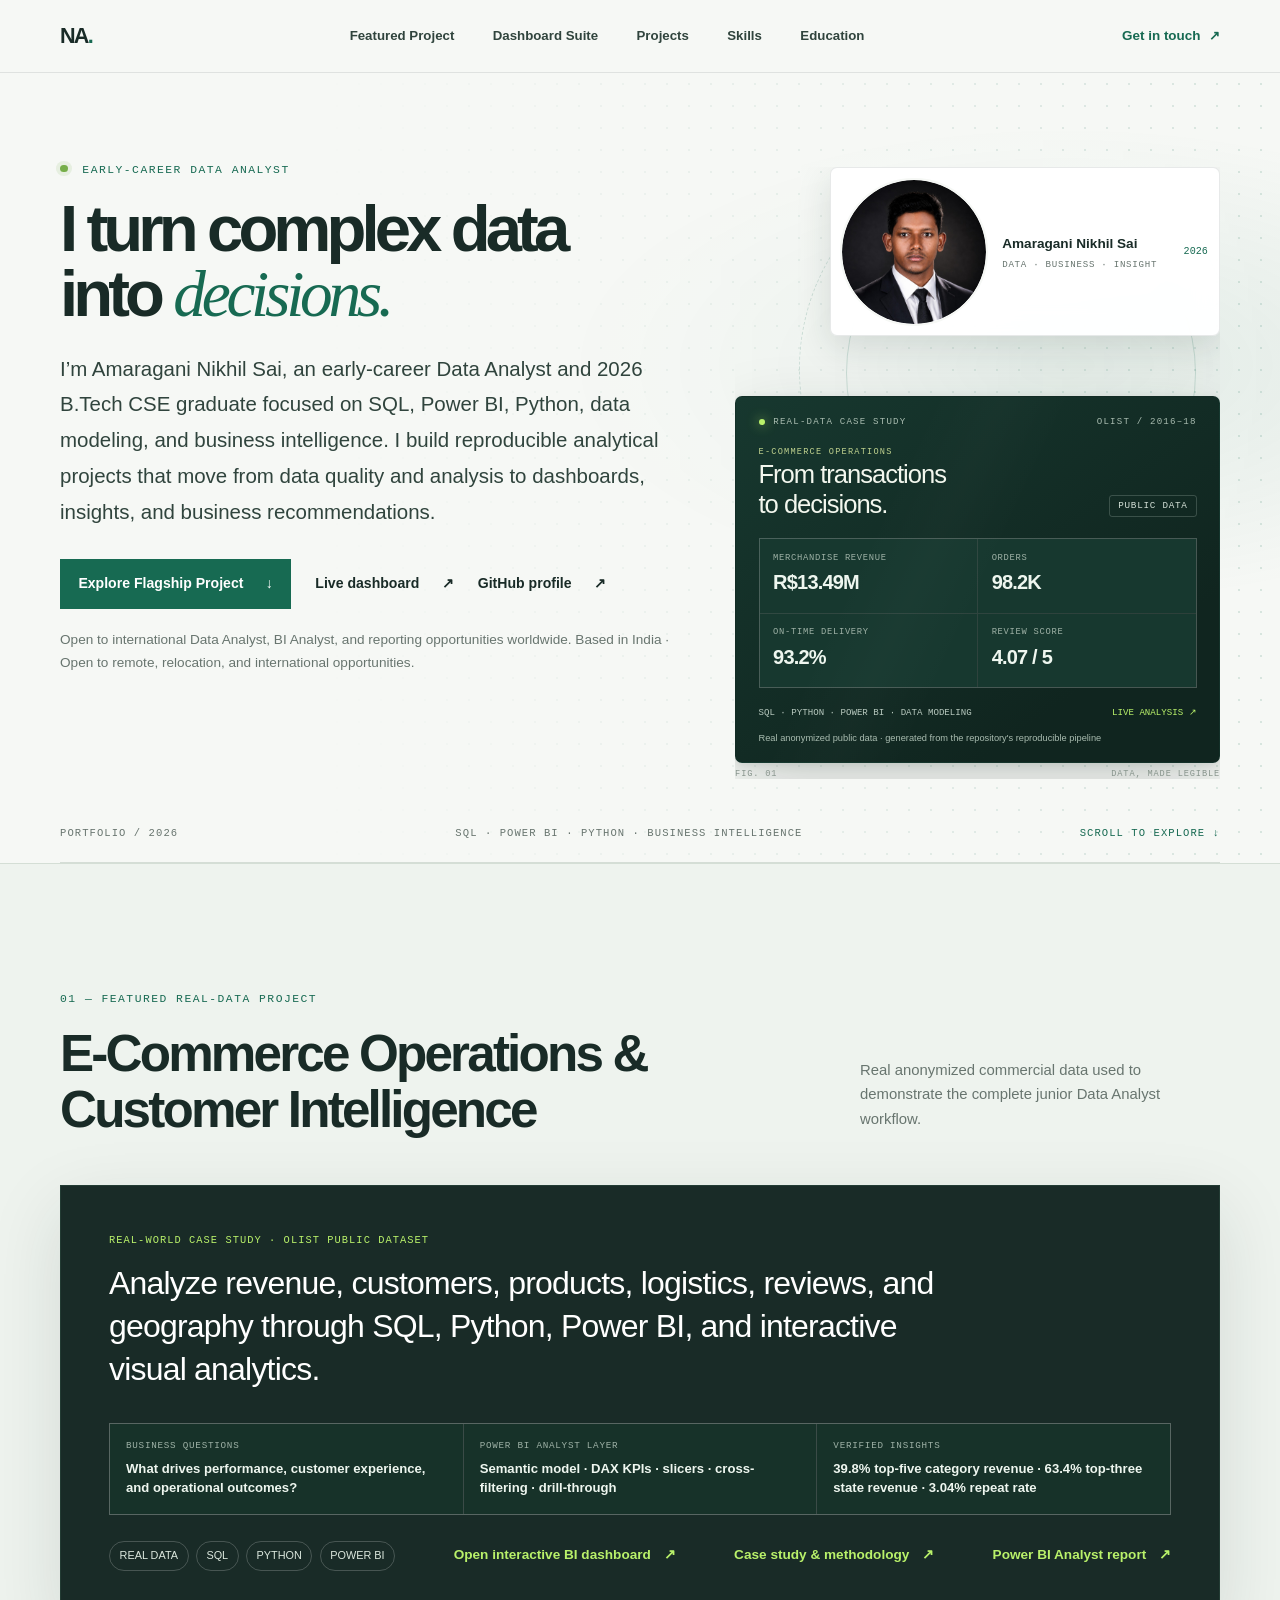
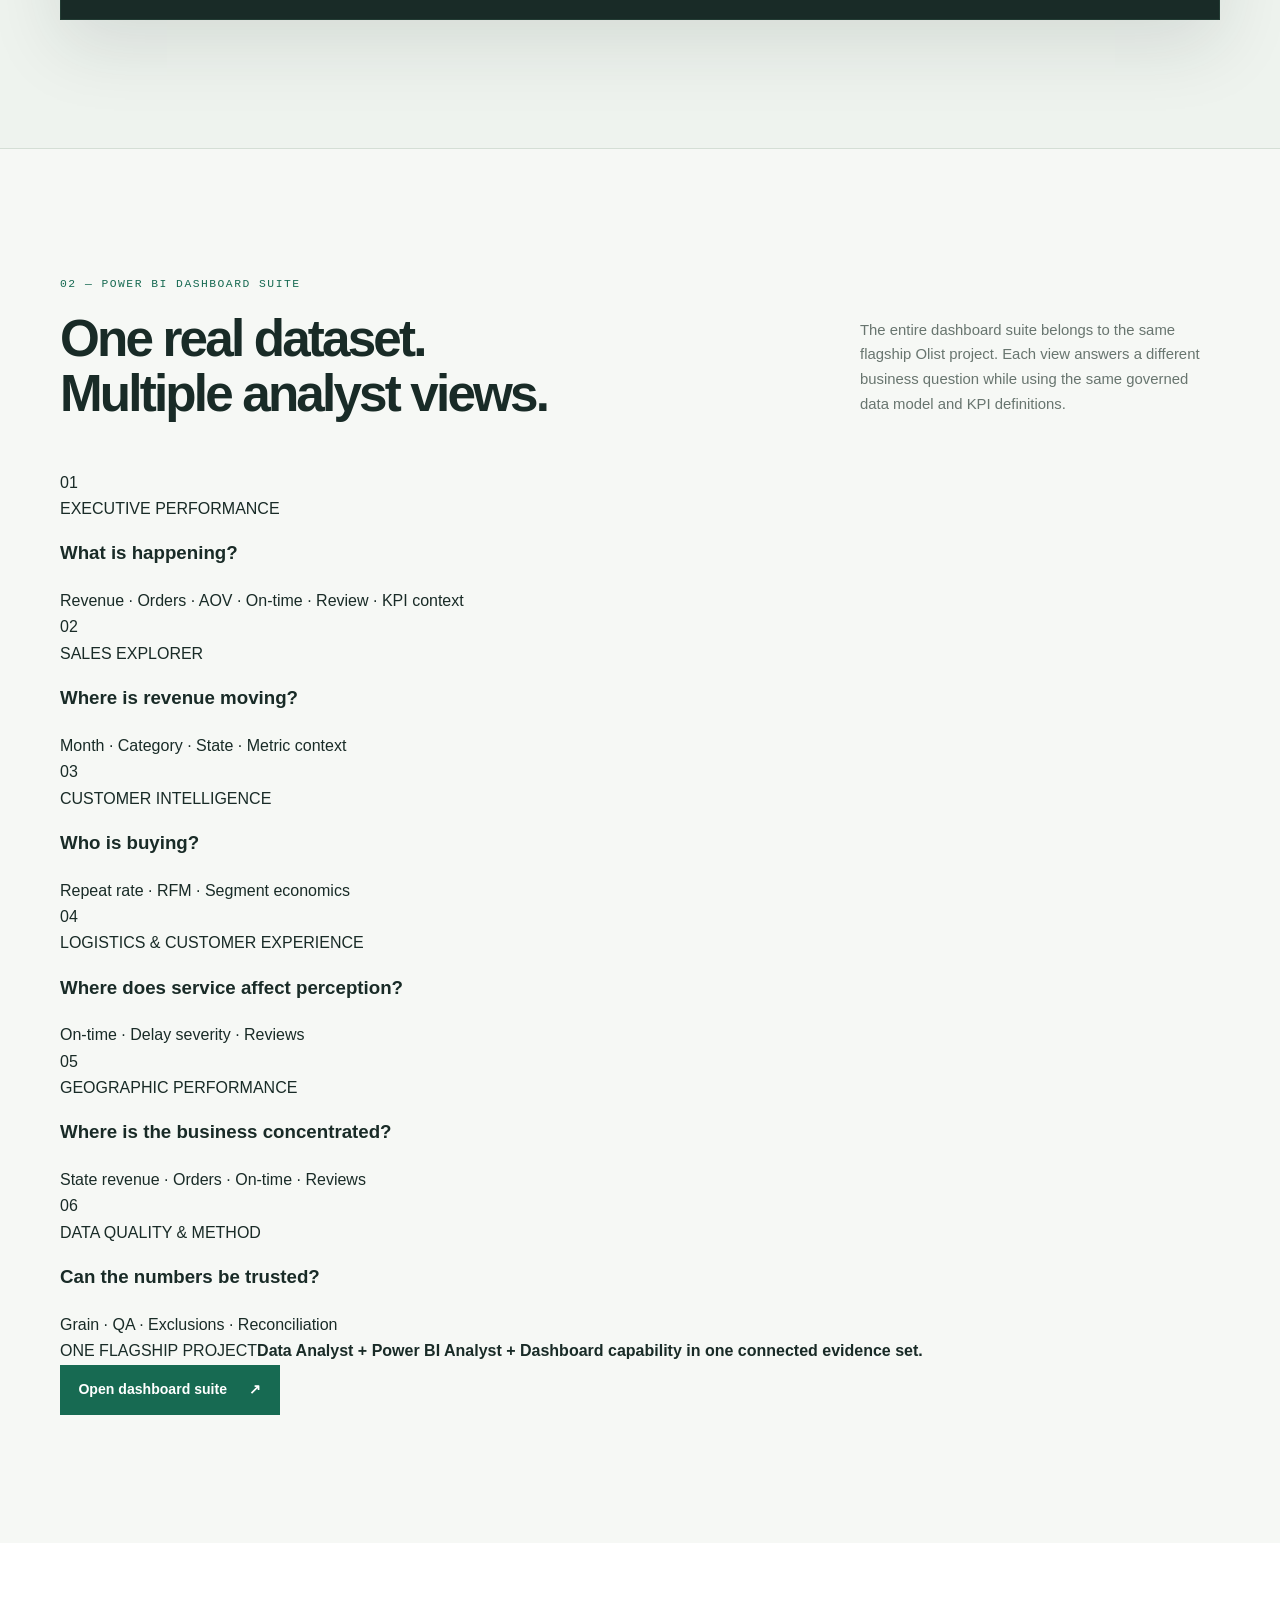
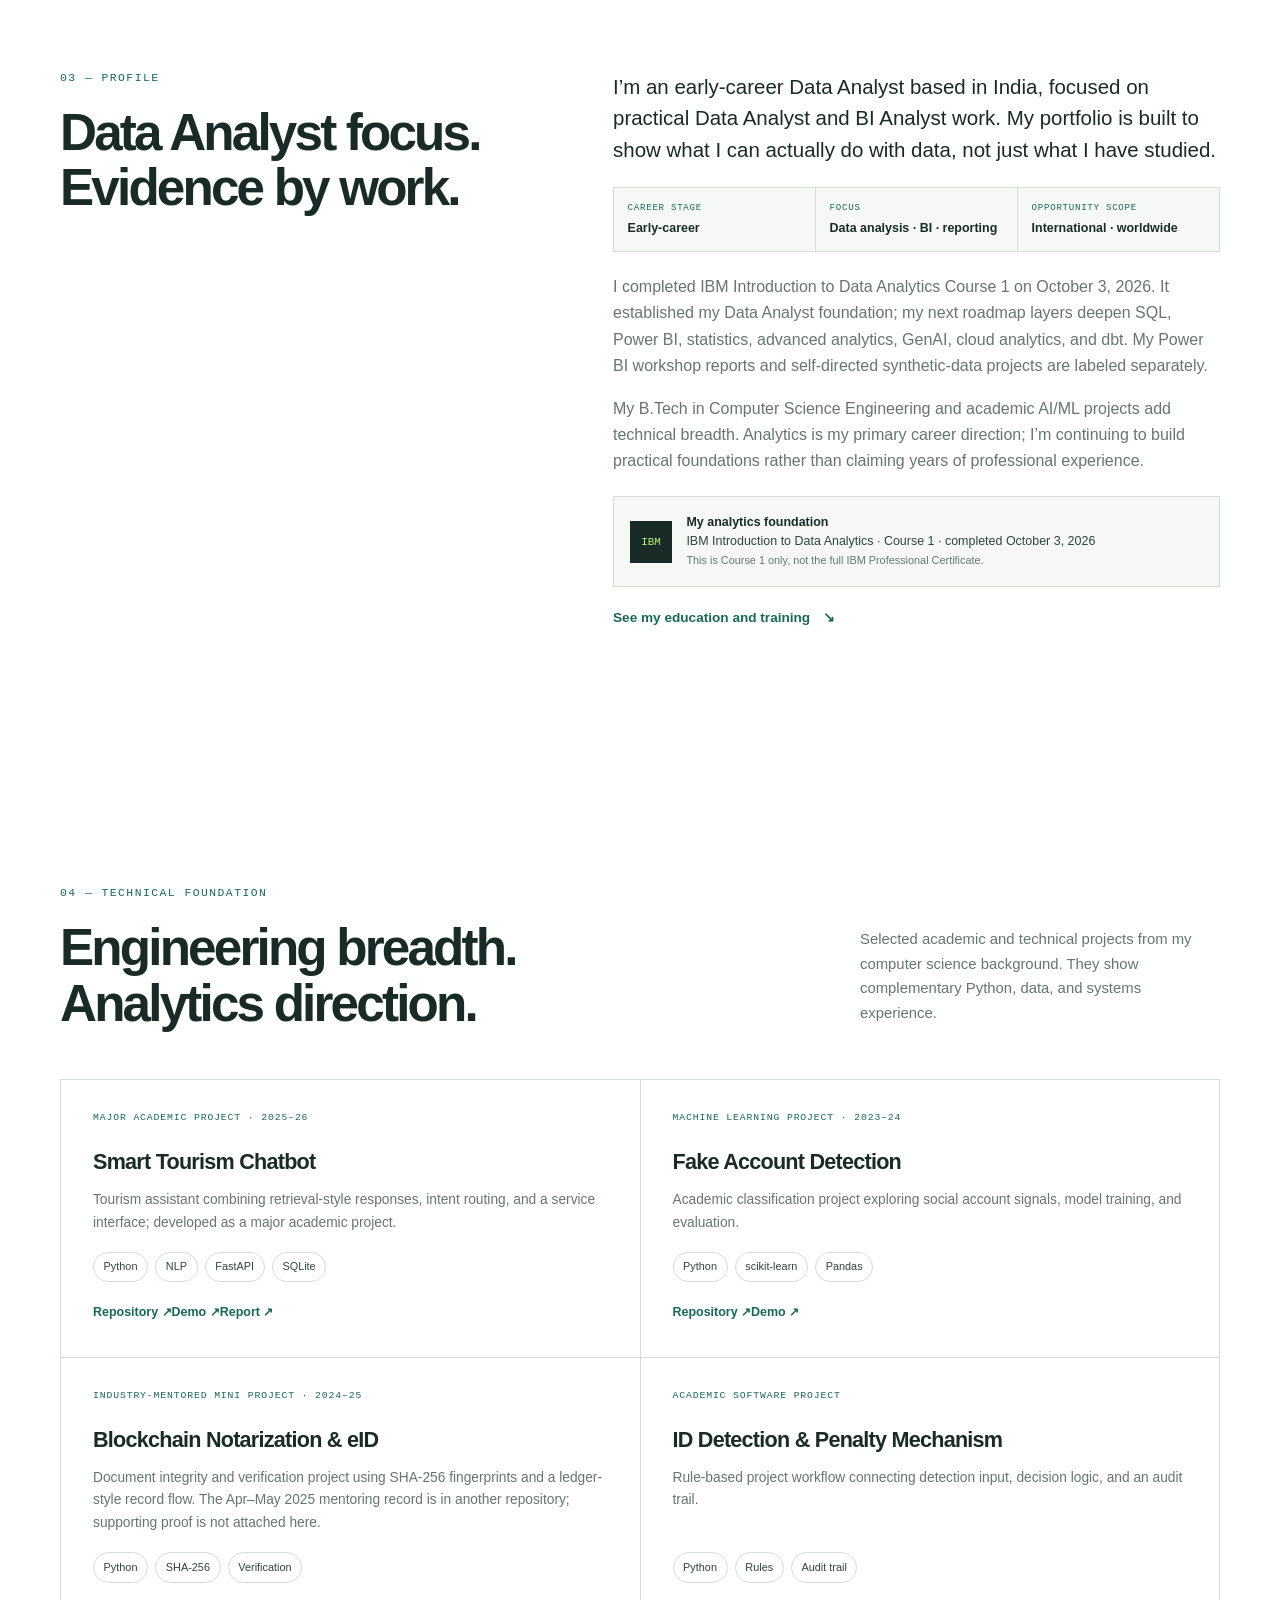
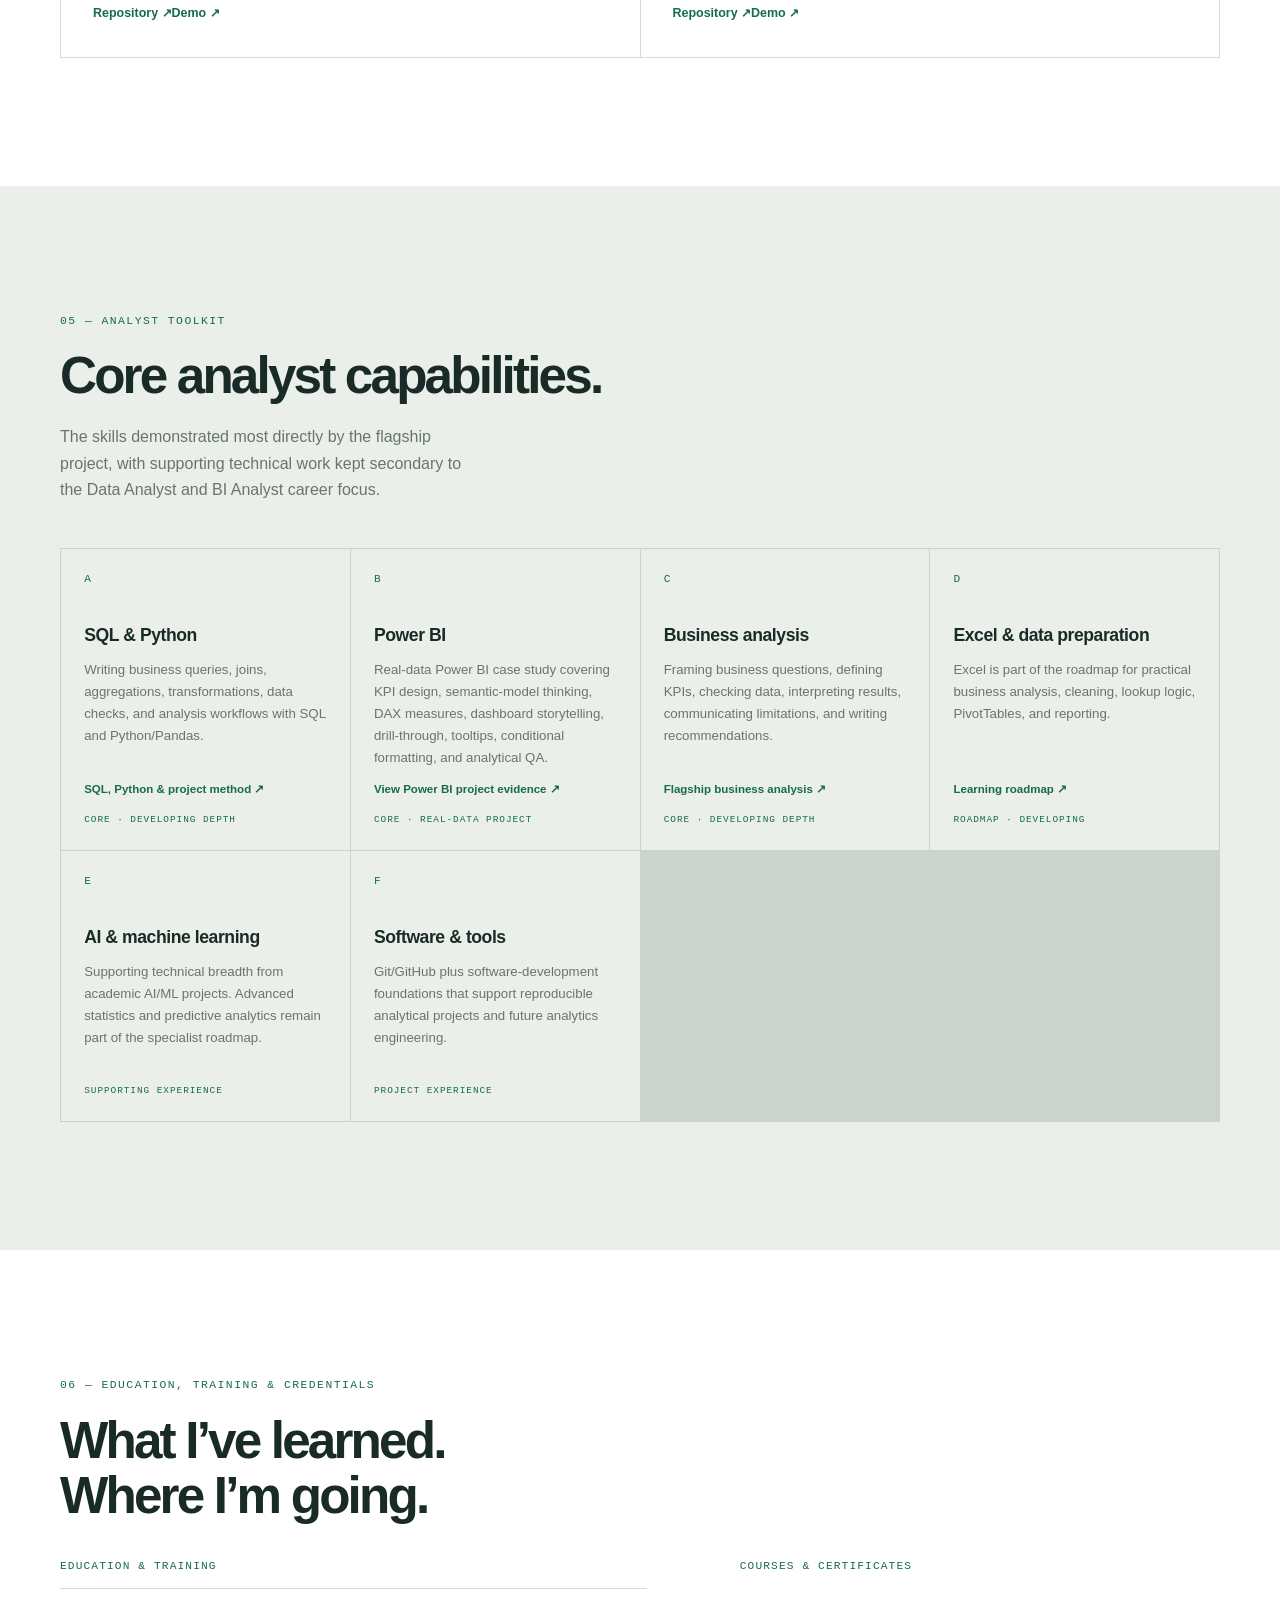
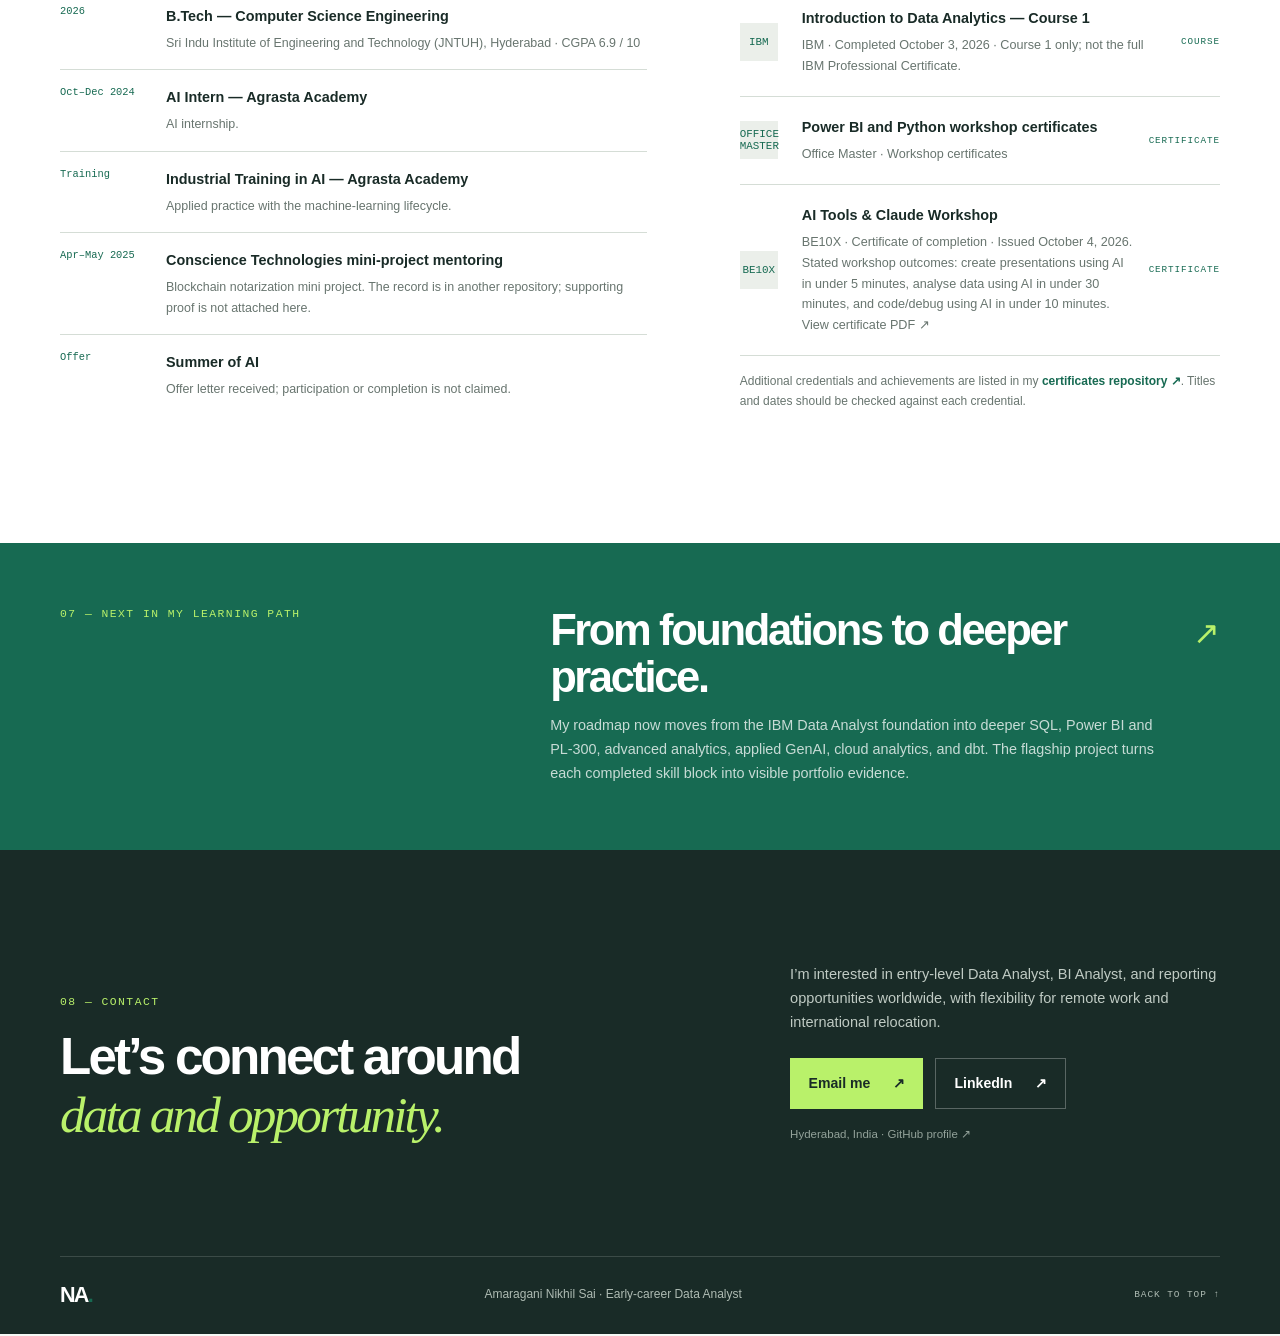
==== commit 89411917: "fix: finalize portfolio section numbering" ====
--- a/index.html
+++ b/index.html
@@ -130,7 +130,7 @@
 <section class="section about-section" id="about">
       <div class="container about-layout">
         <div class="section-heading">
-          <p class="eyebrow">04 — PROFILE</p>
+          <p class="eyebrow">03 — PROFILE</p>
           <h2>Data Analyst focus.<br />Evidence by work.</h2>
         </div>
         <div class="about-copy">
@@ -196,7 +196,7 @@
     <section class="section skills-section" id="skills">
       <div class="container">
         <div class="section-heading">
-          <p class="eyebrow">04 — ANALYST TOOLKIT</p>
+          <p class="eyebrow">05 — ANALYST TOOLKIT</p>
           <h2>Core analyst capabilities.</h2>
           <p class="section-description">The skills demonstrated most directly by the flagship project, with supporting technical work kept secondary to the Data Analyst and BI Analyst career focus.</p>
         </div>
@@ -242,7 +242,7 @@
     <section class="section background-section" id="background">
       <div class="container">
         <div class="section-heading">
-          <p class="eyebrow">05 — EDUCATION, TRAINING & CREDENTIALS</p>
+          <p class="eyebrow">06 — EDUCATION, TRAINING & CREDENTIALS</p>
           <h2>What I’ve learned.<br />Where I’m going.</h2>
         </div>
         <div class="background-grid">
@@ -294,7 +294,7 @@
 
     <section class="section direction-section">
       <div class="container direction-layout">
-        <p class="eyebrow">06 — NEXT IN MY LEARNING PATH</p>
+        <p class="eyebrow">07 — NEXT IN MY LEARNING PATH</p>
         <div>
           <h2>From foundations to deeper practice.</h2>
           <p>My roadmap now moves from the IBM Data Analyst foundation into deeper SQL, Power BI and PL-300, advanced analytics, applied GenAI, cloud analytics, and dbt. The flagship project turns each completed skill block into visible portfolio evidence.</p>
@@ -306,7 +306,7 @@
     <section class="contact-section" id="contact">
       <div class="container contact-layout">
         <div>
-          <p class="eyebrow">07 — CONTACT</p>
+          <p class="eyebrow">08 — CONTACT</p>
           <h2>Let’s connect around<br /><span>data and opportunity.</span></h2>
         </div>
         <div class="contact-copy">
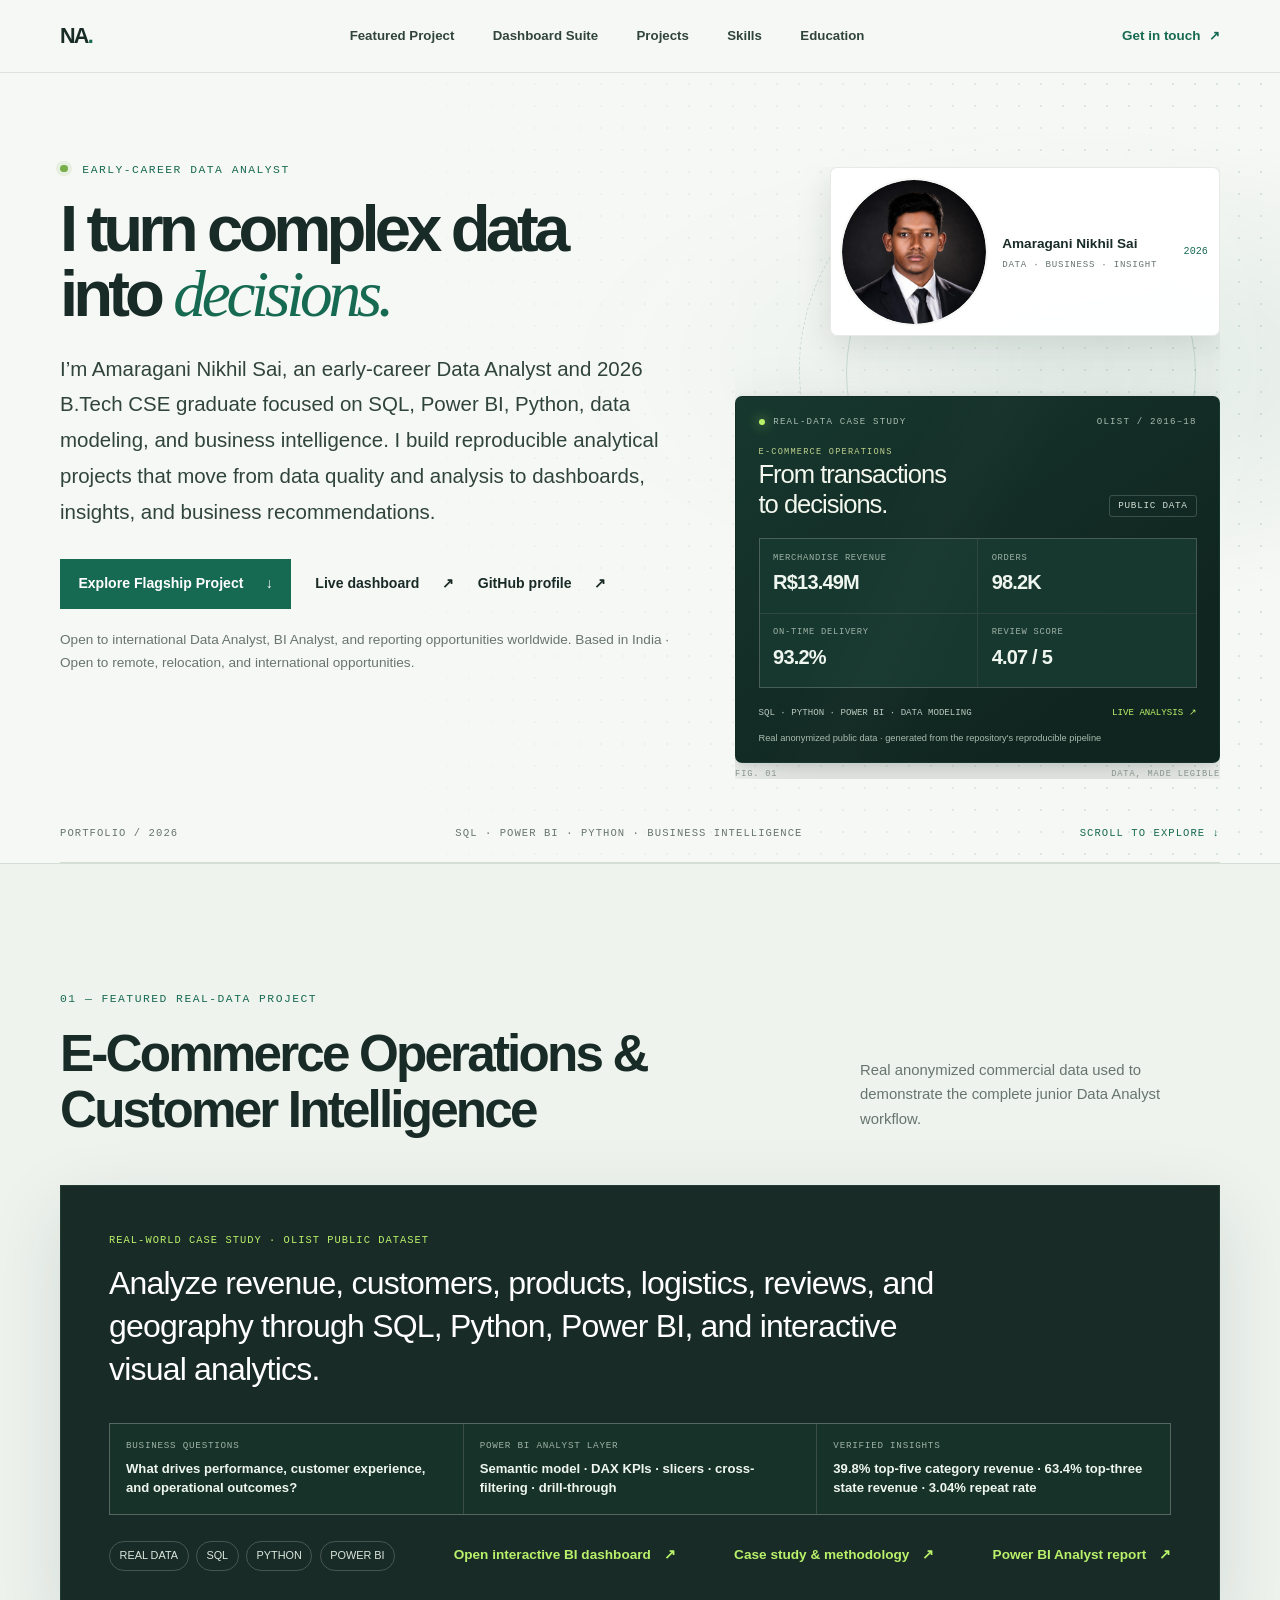
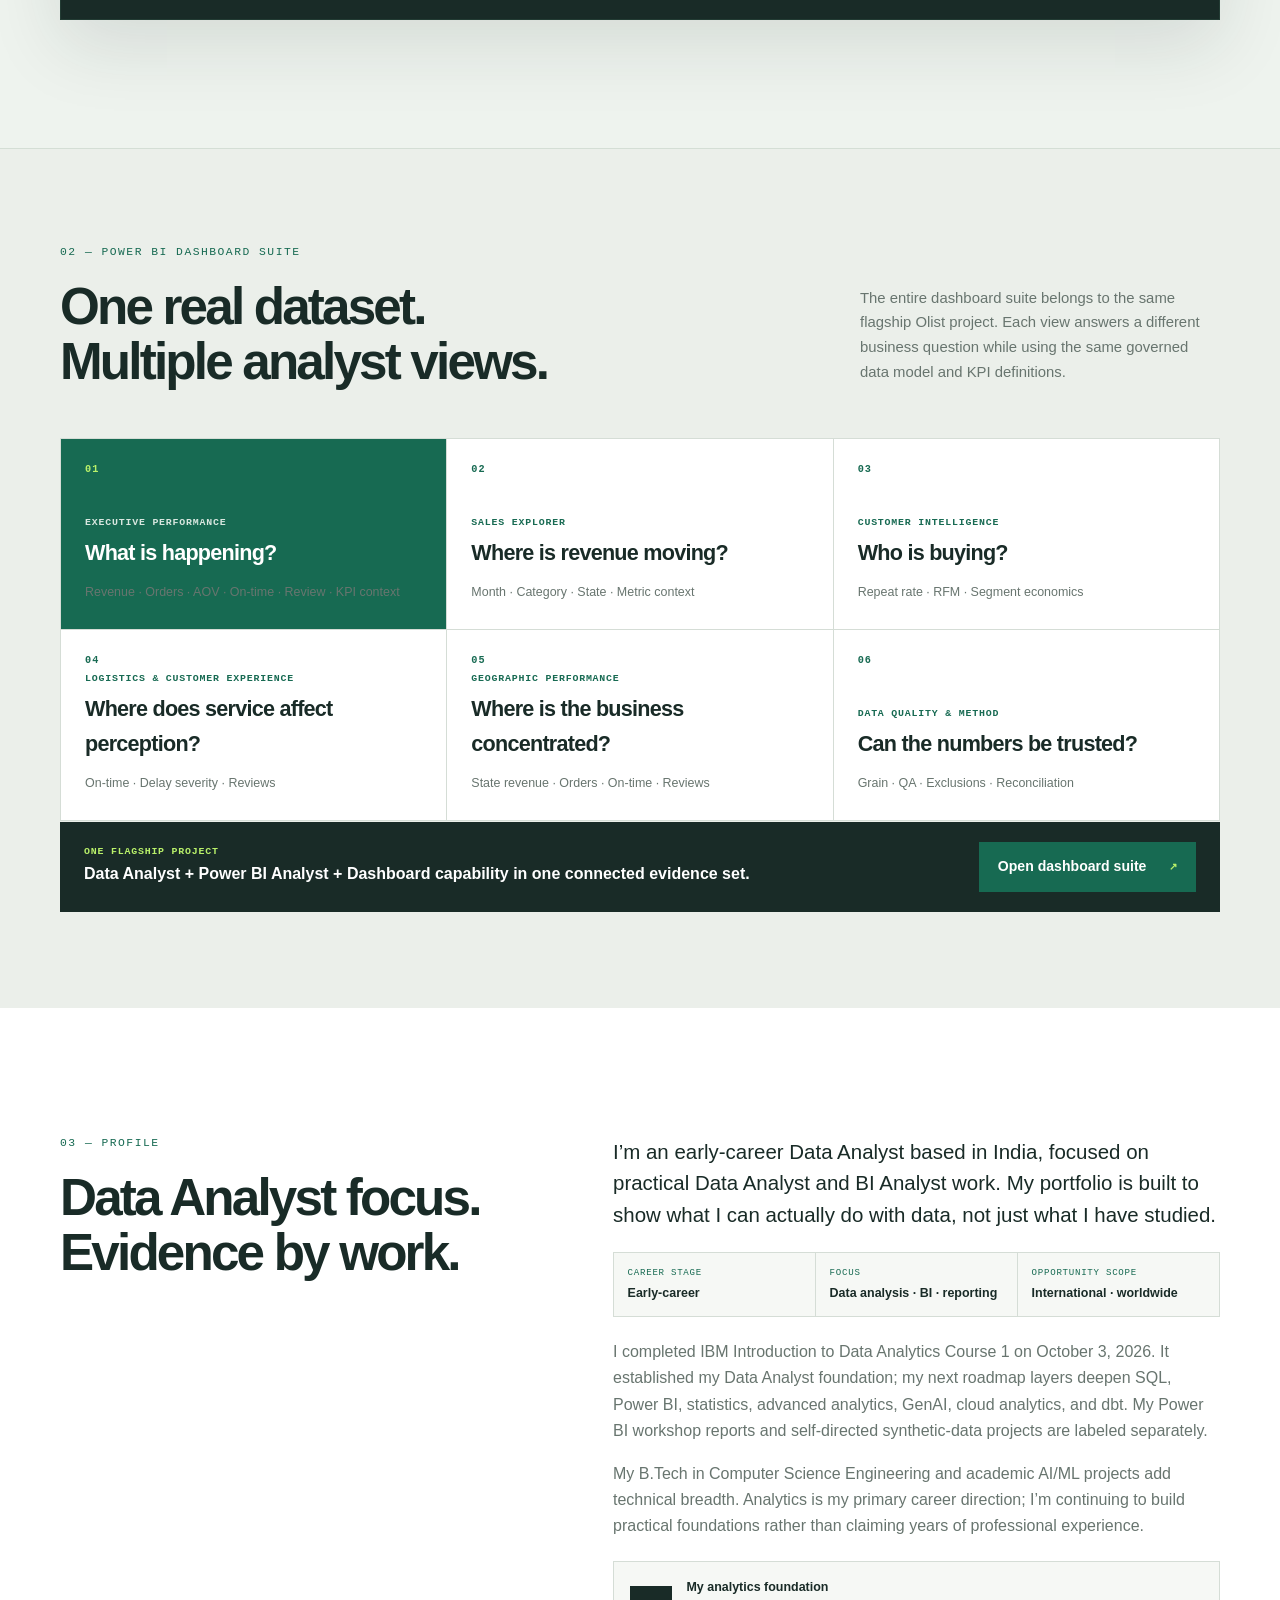
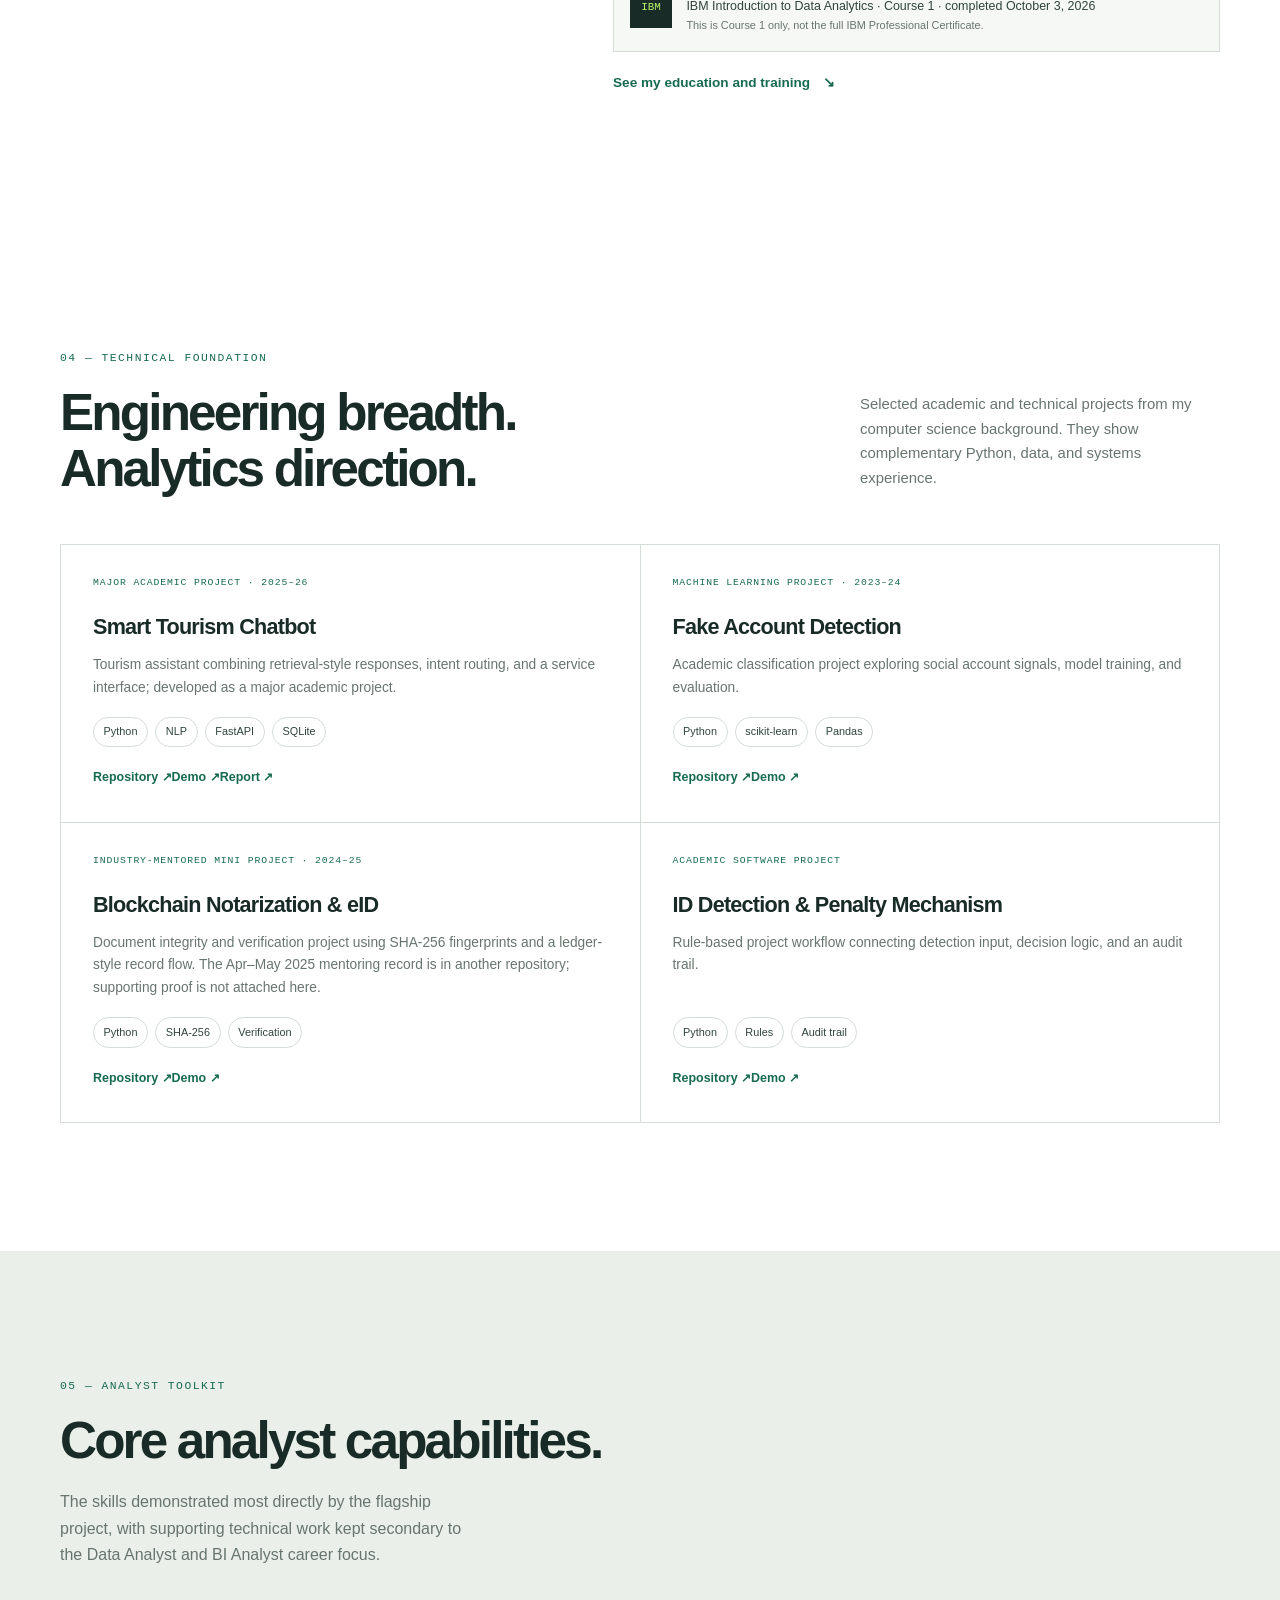
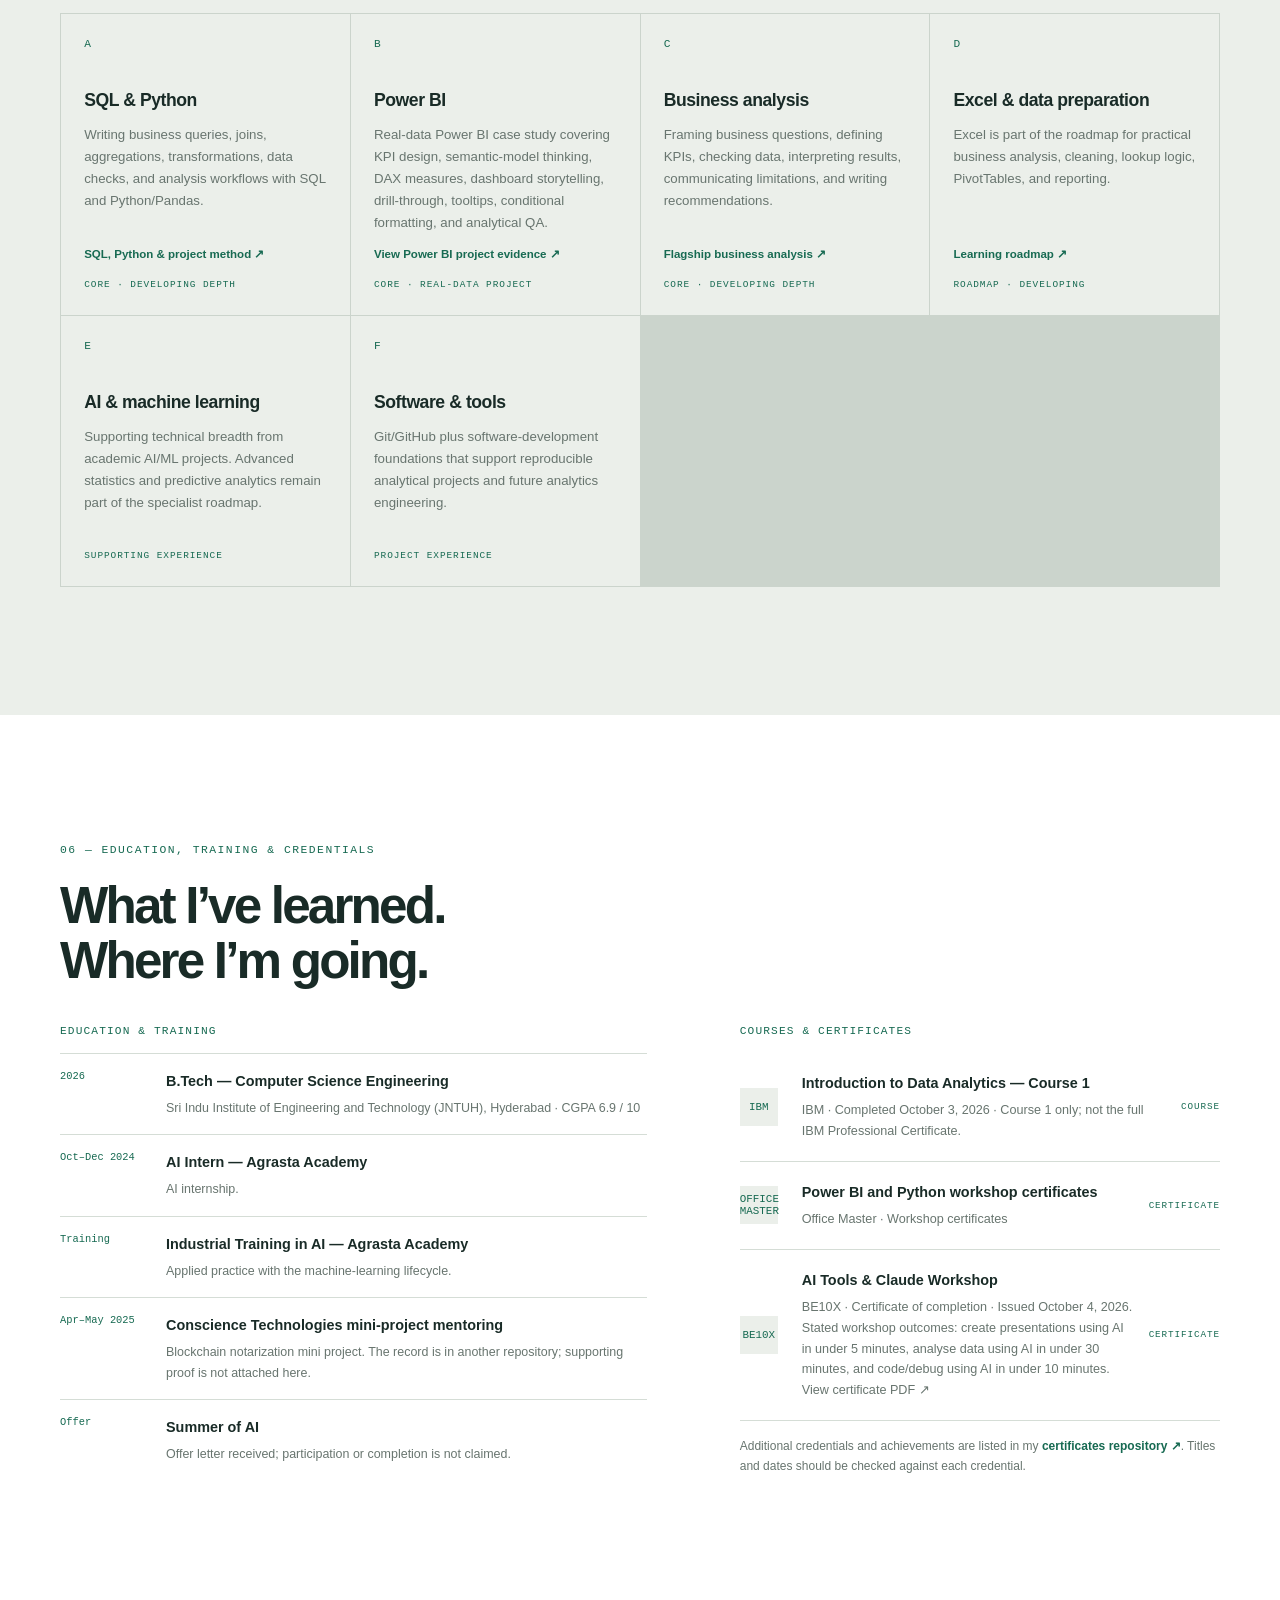
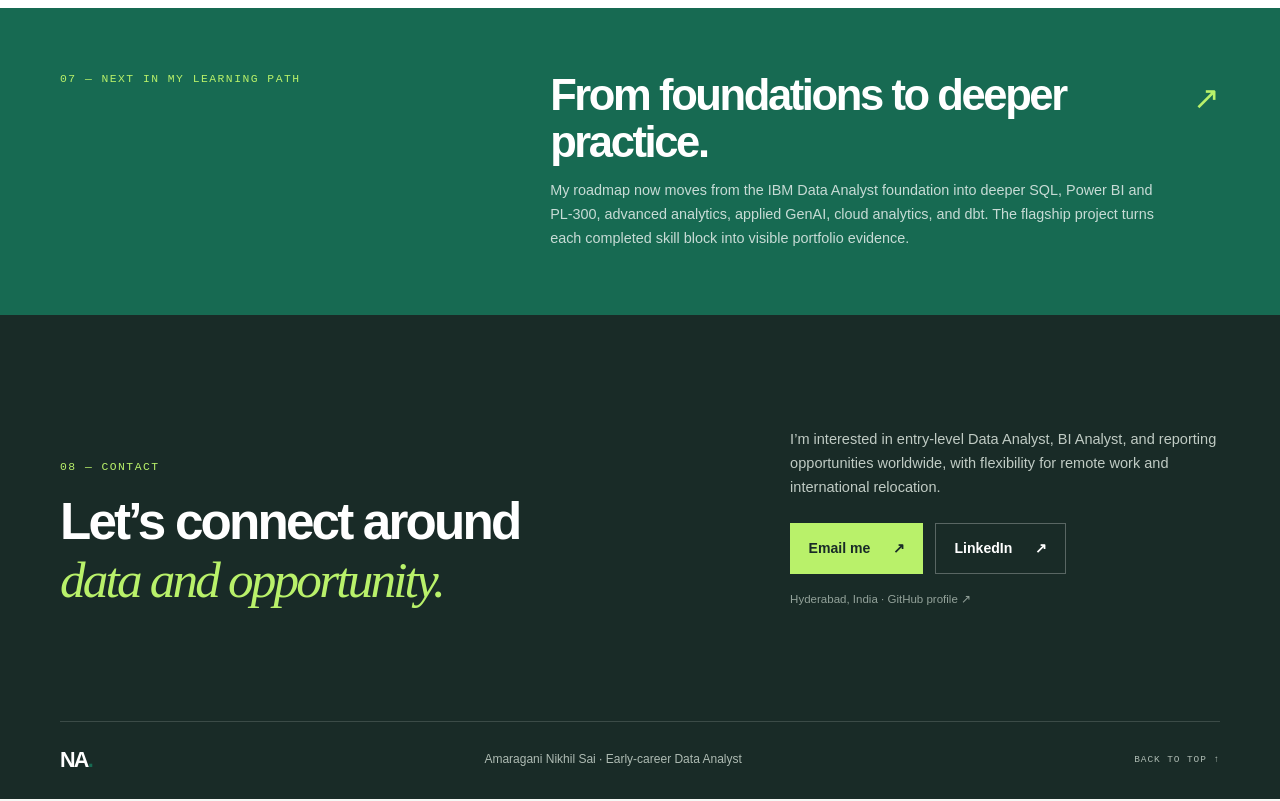
==== commit a21c5635: "Refocus portfolio on integrated real-data Data Analyst and Power BI project" ====
--- a/index.html
+++ b/index.html
@@ -313,7 +313,7 @@
           <p>I’m interested in entry-level Data Analyst, BI Analyst, and reporting opportunities worldwide, with flexibility for remote work and international relocation.</p>
           <div class="contact-links">
             <a class="button button-light" href="mailto:nikhilamaragani@gmail.com">Email me <span aria-hidden="true">↗</span></a>
-            <a class="button button-contact" href="https://www.linkedin.com/in/nikhil-sai-amaragani-219115382" target="_blank" rel="noreferrer">LinkedIn <span aria-hidden="true">↗</span></a>
+            <a class="button button-contact" href="https://www.linkedin.com/in/amaraganinikhilsai" target="_blank" rel="noreferrer">LinkedIn <span aria-hidden="true">↗</span></a>
           </div>
           <p class="contact-note">Hyderabad, India · <a href="https://github.com/nikhilamaragani-jpg" target="_blank" rel="noreferrer">GitHub profile ↗</a></p>
         </div>
--- a/styles.css
+++ b/styles.css
@@ -632,3 +632,20 @@
   .dashboard-card-topline{display:block}
   .dashboard-card-topline span{display:block;margin-bottom:.25rem}
 }
+
+.dashboard-suite-section{padding:6rem 0;background:var(--paper-deep)}
+.dashboard-suite-grid{display:grid;grid-template-columns:repeat(3,1fr);gap:1px;background:var(--line);border:1px solid var(--line)}
+.dashboard-suite-card{min-height:190px;background:var(--white);padding:1.5rem;display:flex;flex-direction:column;justify-content:space-between;transition:transform .2s ease,background .2s ease}
+.dashboard-suite-card:hover{transform:translateY(-3px);background:#fbfcfa}
+.dashboard-suite-card.hero-suite{background:var(--green);color:#fff}
+.dashboard-suite-card.hero-suite p,.dashboard-suite-card.hero-suite span{color:#d9e7e0}
+.dashboard-suite-card .suite-index{font:700 .64rem var(--mono);color:var(--green);letter-spacing:.1em}
+.dashboard-suite-card.hero-suite .suite-index{color:var(--green-bright)}
+.dashboard-suite-card p{font:700 .62rem var(--mono);letter-spacing:.08em;color:var(--green);margin:0 0 .45rem}
+.dashboard-suite-card h3{margin:0 0 .45rem;font-size:1.35rem;letter-spacing:-.035em}
+.dashboard-suite-card span:last-child{font-size:.78rem;color:var(--muted);line-height:1.45}
+.dashboard-suite-cta{margin-top:1px;background:var(--ink);color:#fff;padding:1.25rem 1.5rem;display:flex;justify-content:space-between;align-items:center;gap:2rem}
+.dashboard-suite-cta span{display:block;font:700 .62rem var(--mono);letter-spacing:.08em;color:var(--green-bright)}
+.dashboard-suite-cta strong{display:block;max-width:760px;margin-top:.25rem;font-size:1rem}
+@media(max-width:900px){.dashboard-suite-grid{grid-template-columns:1fr 1fr}.dashboard-suite-cta{align-items:flex-start;flex-direction:column}}
+@media(max-width:620px){.dashboard-suite-grid{grid-template-columns:1fr}.dashboard-suite-cta{padding:1rem}.dashboard-suite-cta strong{font-size:.92rem}}
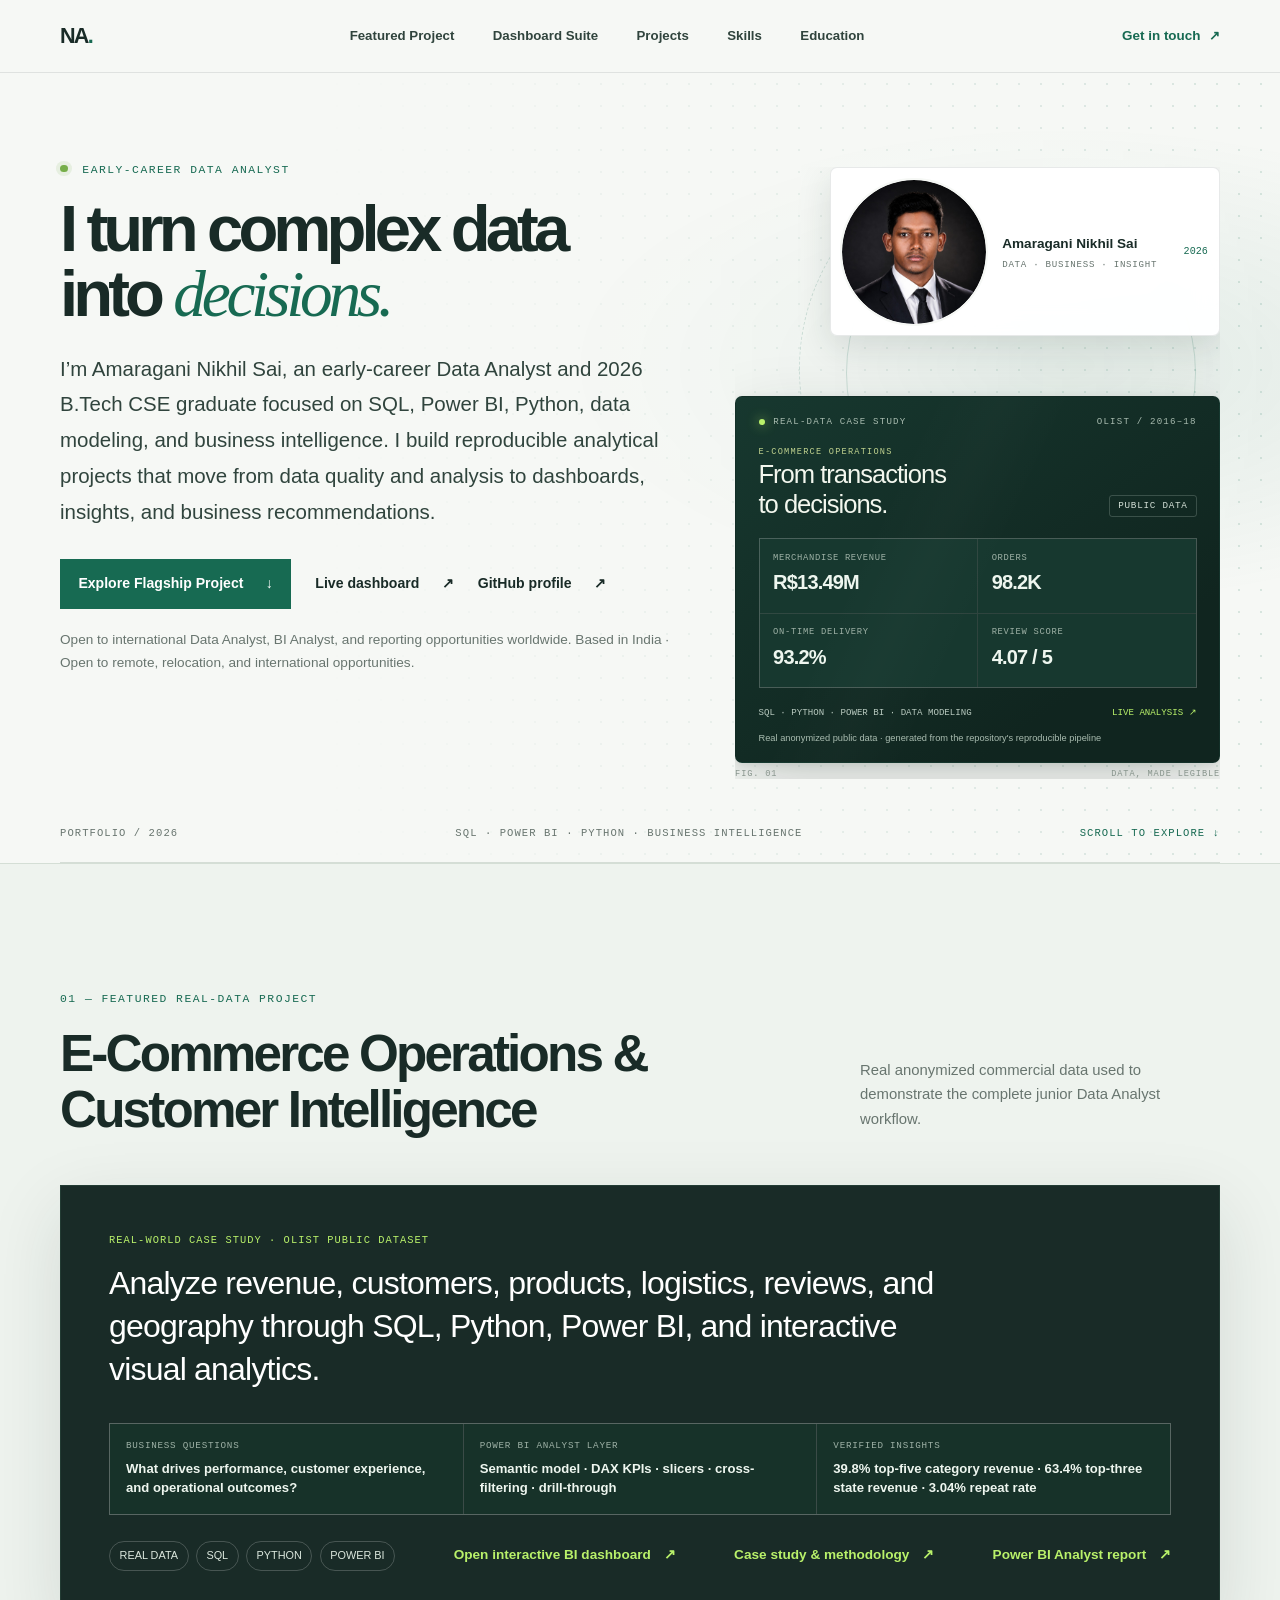
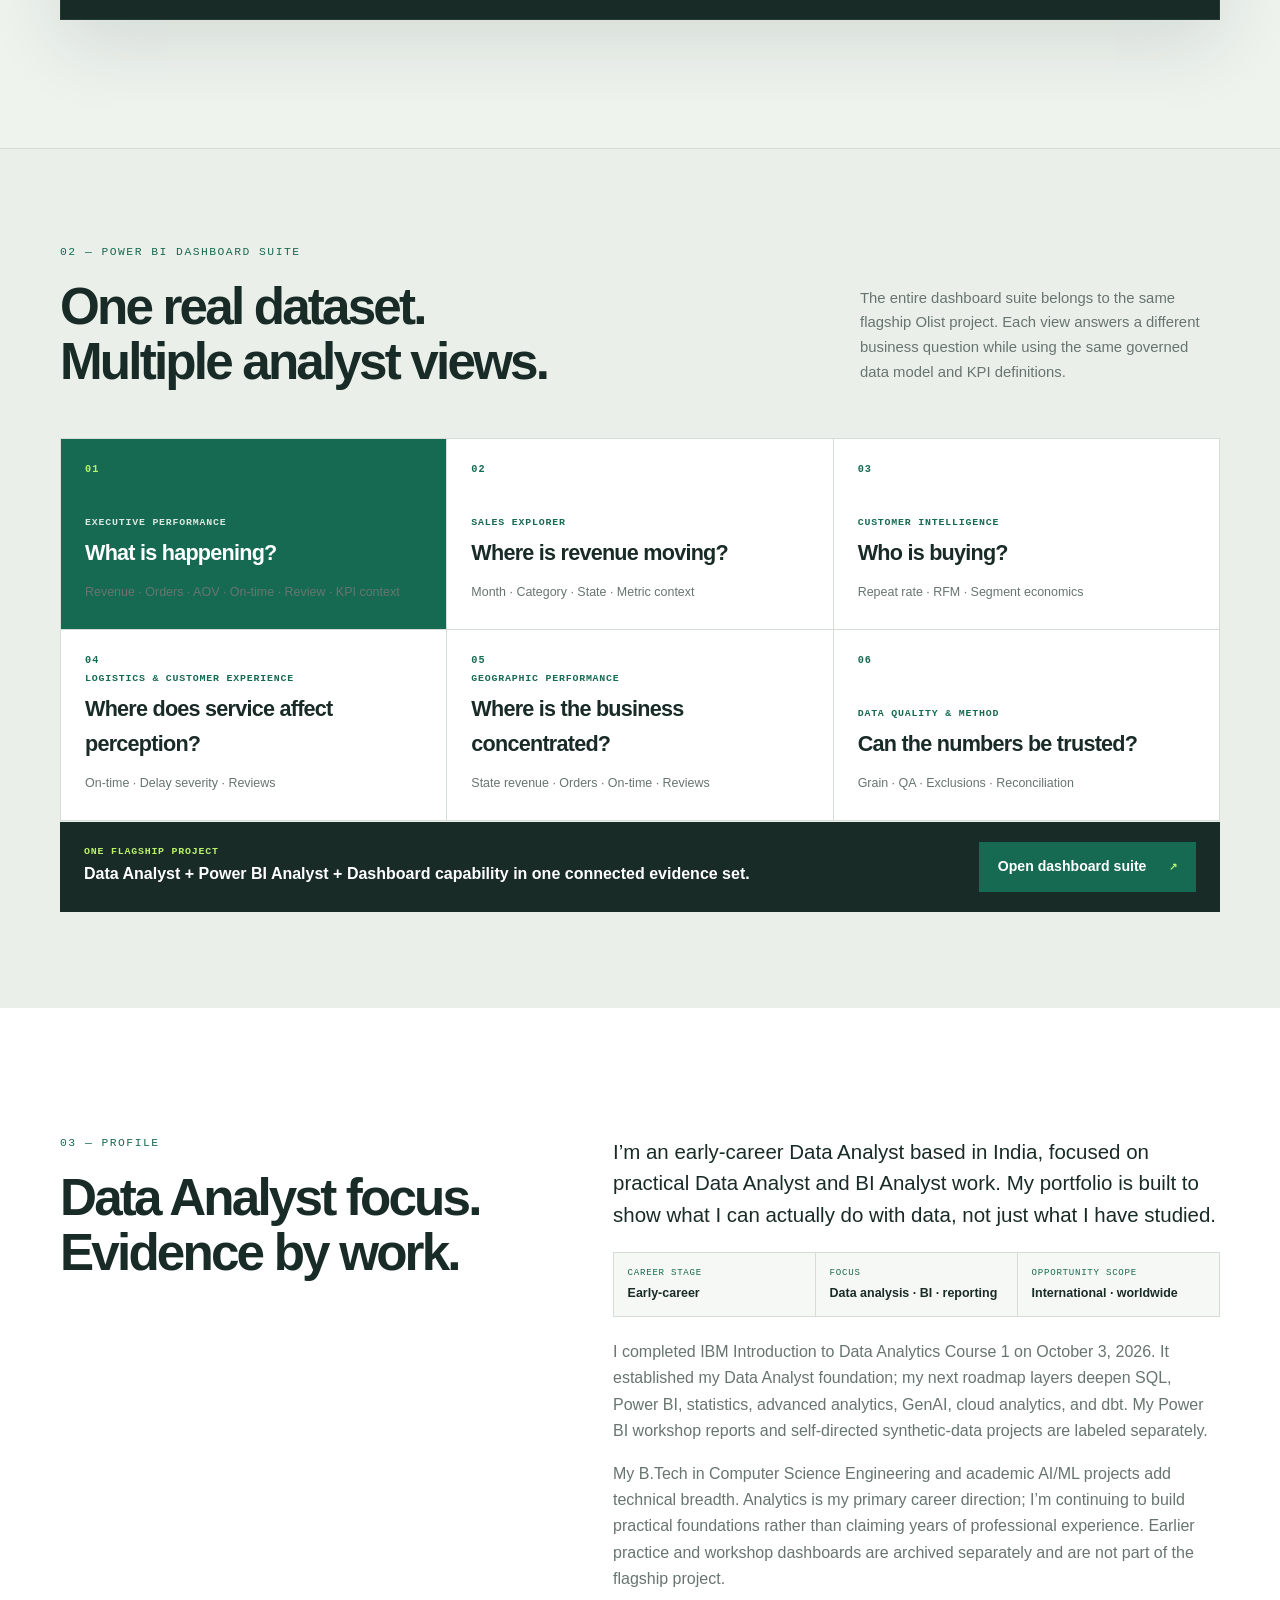
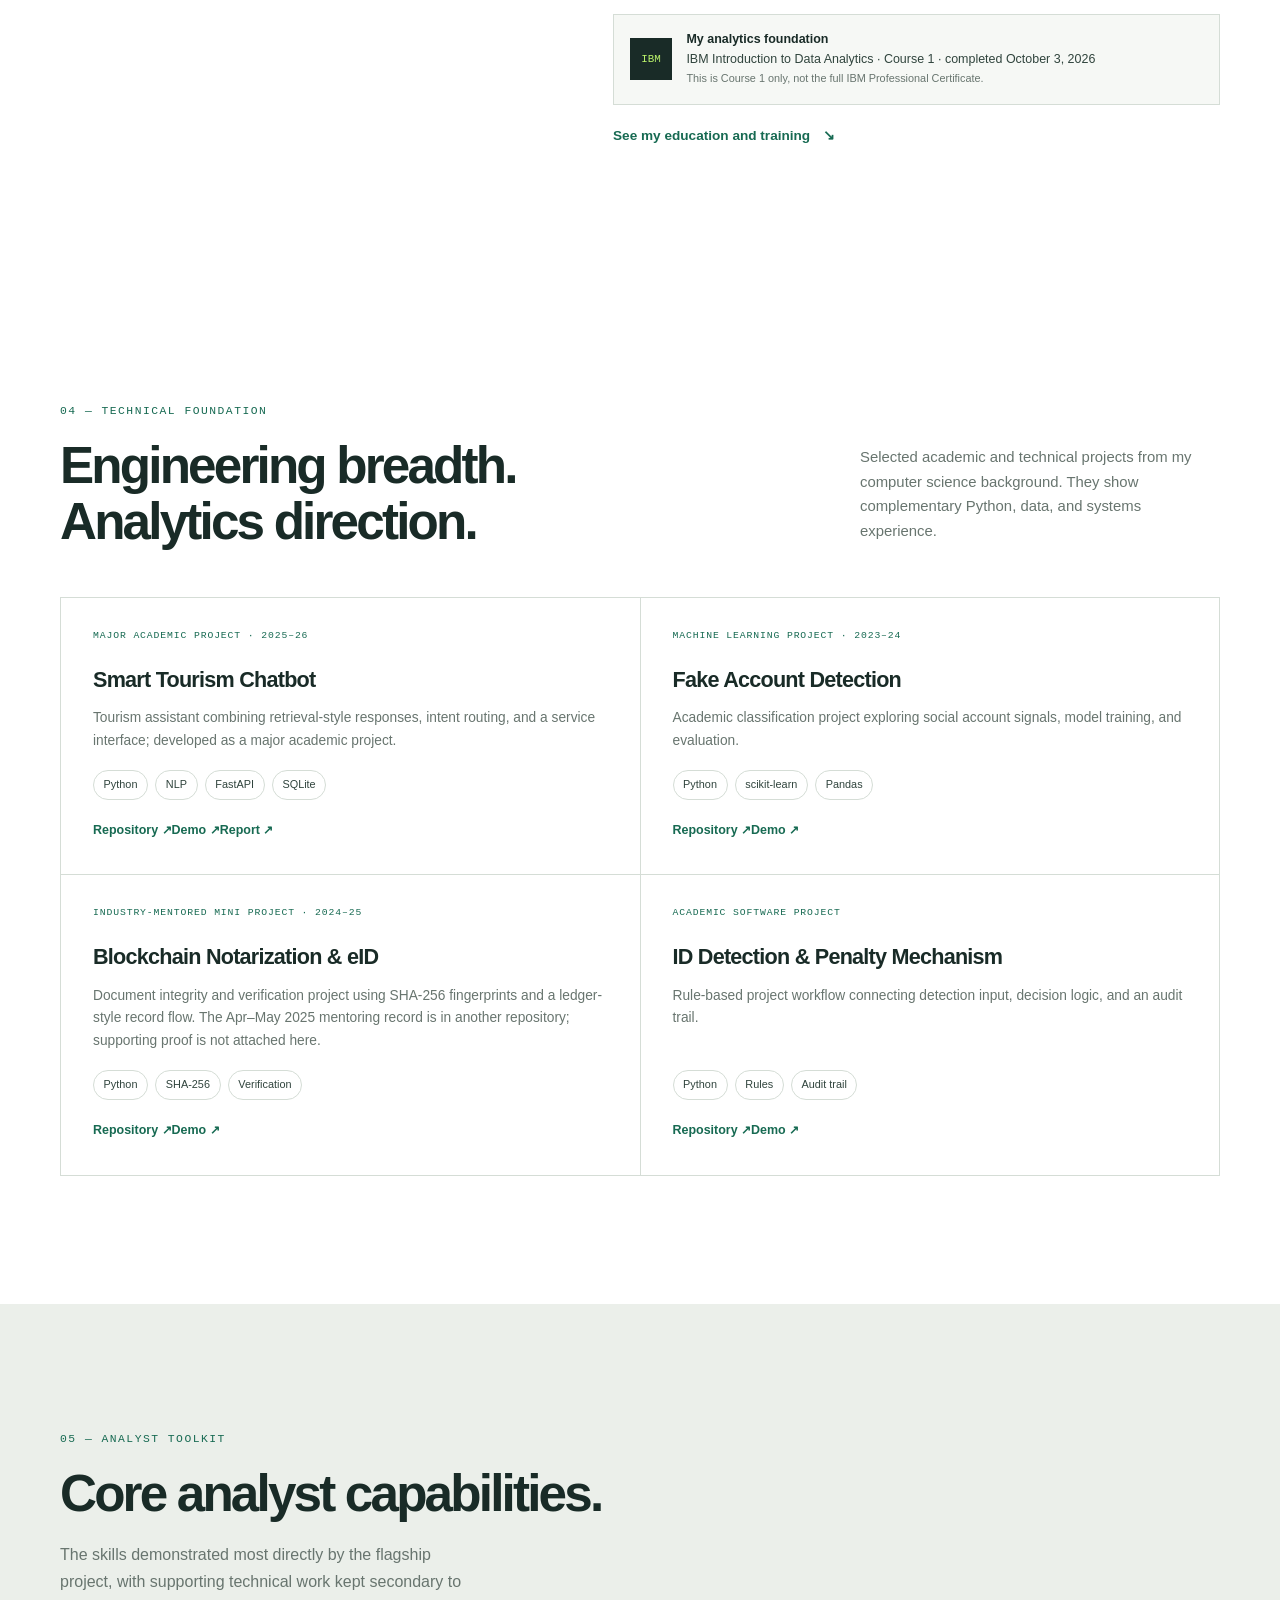
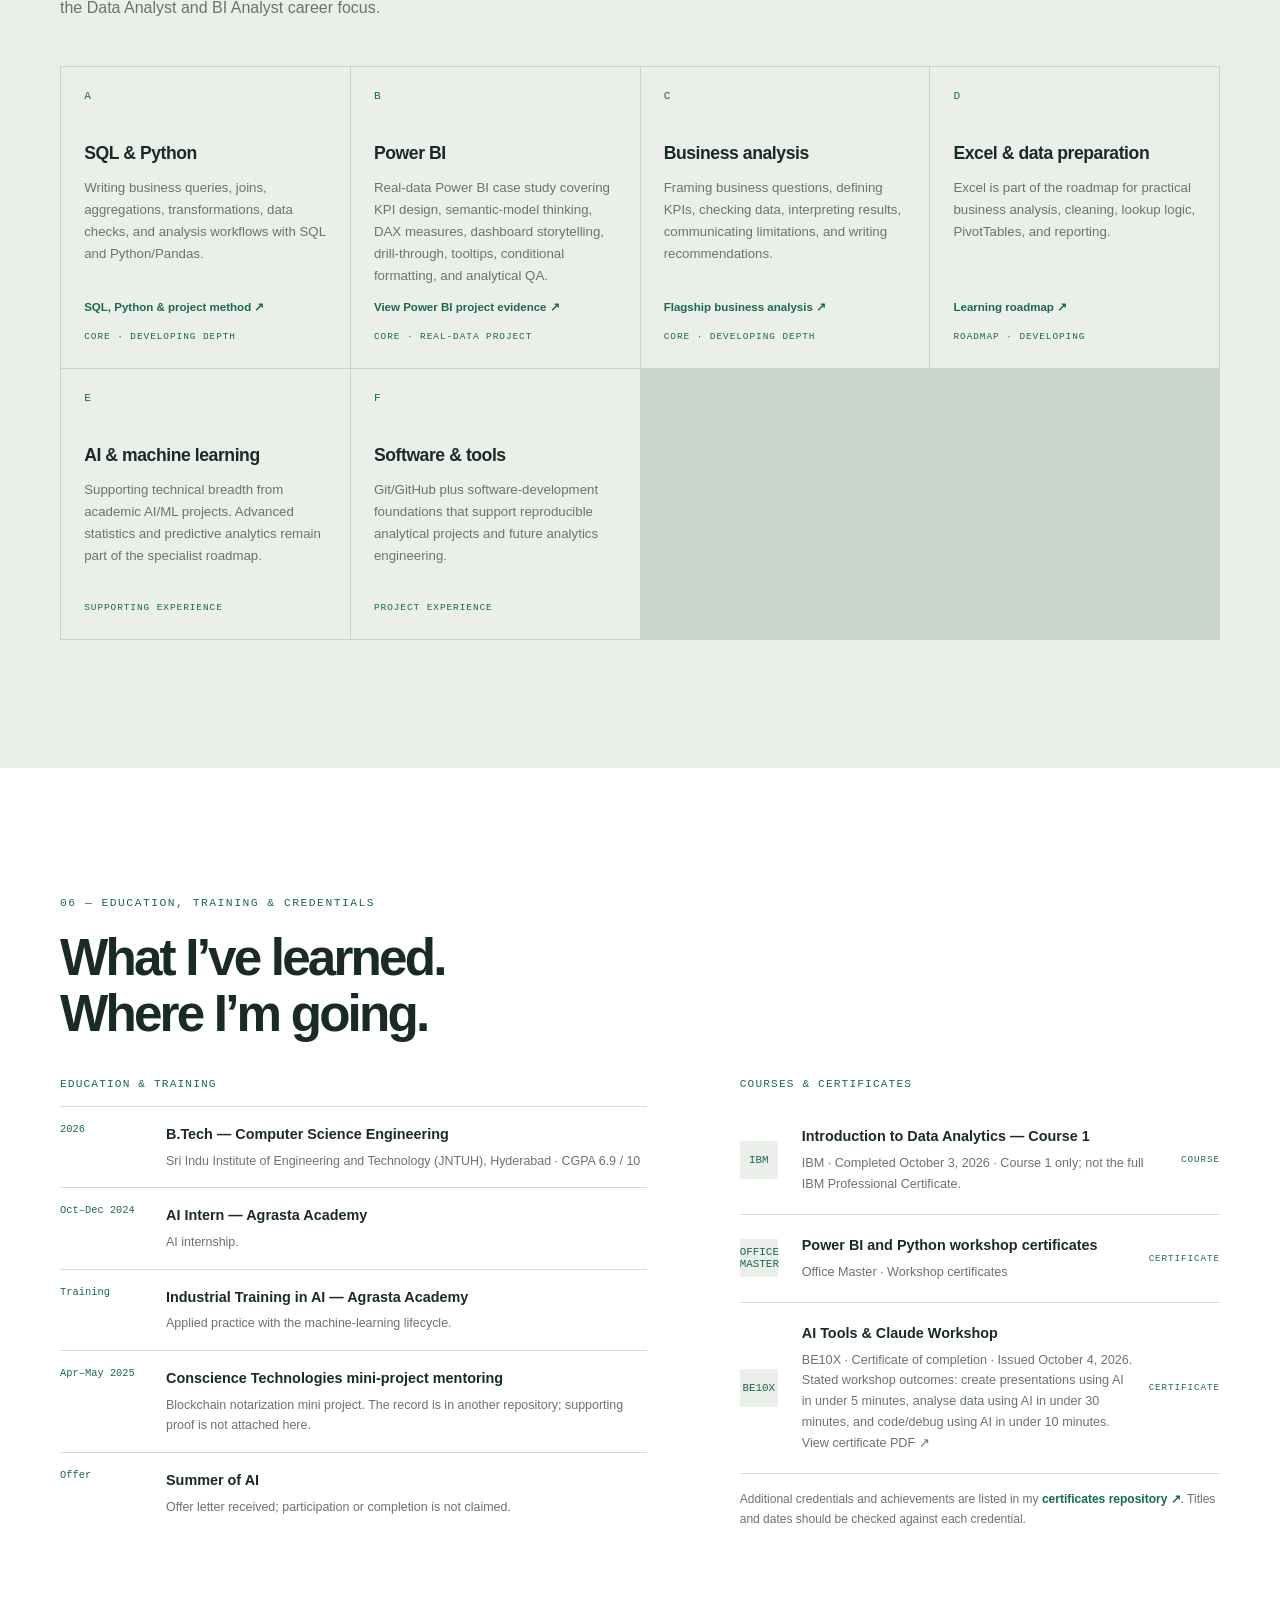
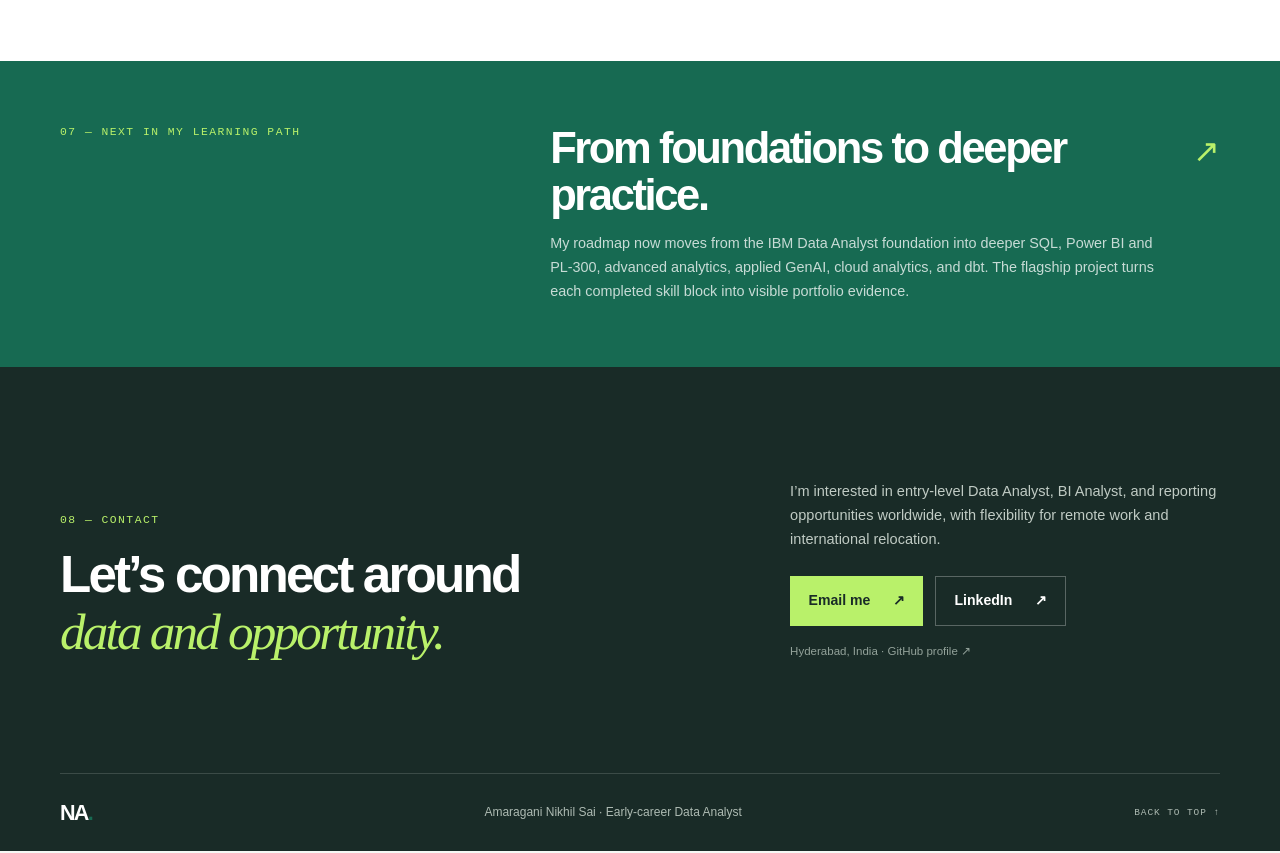
==== commit a9bda070: "docs: clarify archived practice work is separate from flagship" ====
--- a/index.html
+++ b/index.html
@@ -141,7 +141,7 @@
             <div><span>OPPORTUNITY SCOPE</span><strong>International · worldwide</strong></div>
           </div>
           <p>I completed IBM Introduction to Data Analytics Course 1 on October 3, 2026. It established my Data Analyst foundation; my next roadmap layers deepen SQL, Power BI, statistics, advanced analytics, GenAI, cloud analytics, and dbt. My Power BI workshop reports and self-directed synthetic-data projects are labeled separately.</p>
-          <p>My B.Tech in Computer Science Engineering and academic AI/ML projects add technical breadth. Analytics is my primary career direction; I’m continuing to build practical foundations rather than claiming years of professional experience.</p>
+          <p>My B.Tech in Computer Science Engineering and academic AI/ML projects add technical breadth. Analytics is my primary career direction; I’m continuing to build practical foundations rather than claiming years of professional experience. Earlier practice and workshop dashboards are archived separately and are not part of the flagship project.</p>
           <aside class="foundation-note" aria-label="Analytics learning foundation">
             <span class="foundation-mark">IBM</span>
             <p><strong>My analytics foundation</strong><br />IBM Introduction to Data Analytics · Course 1 · completed October 3, 2026<br /><small>This is Course 1 only, not the full IBM Professional Certificate.</small></p>
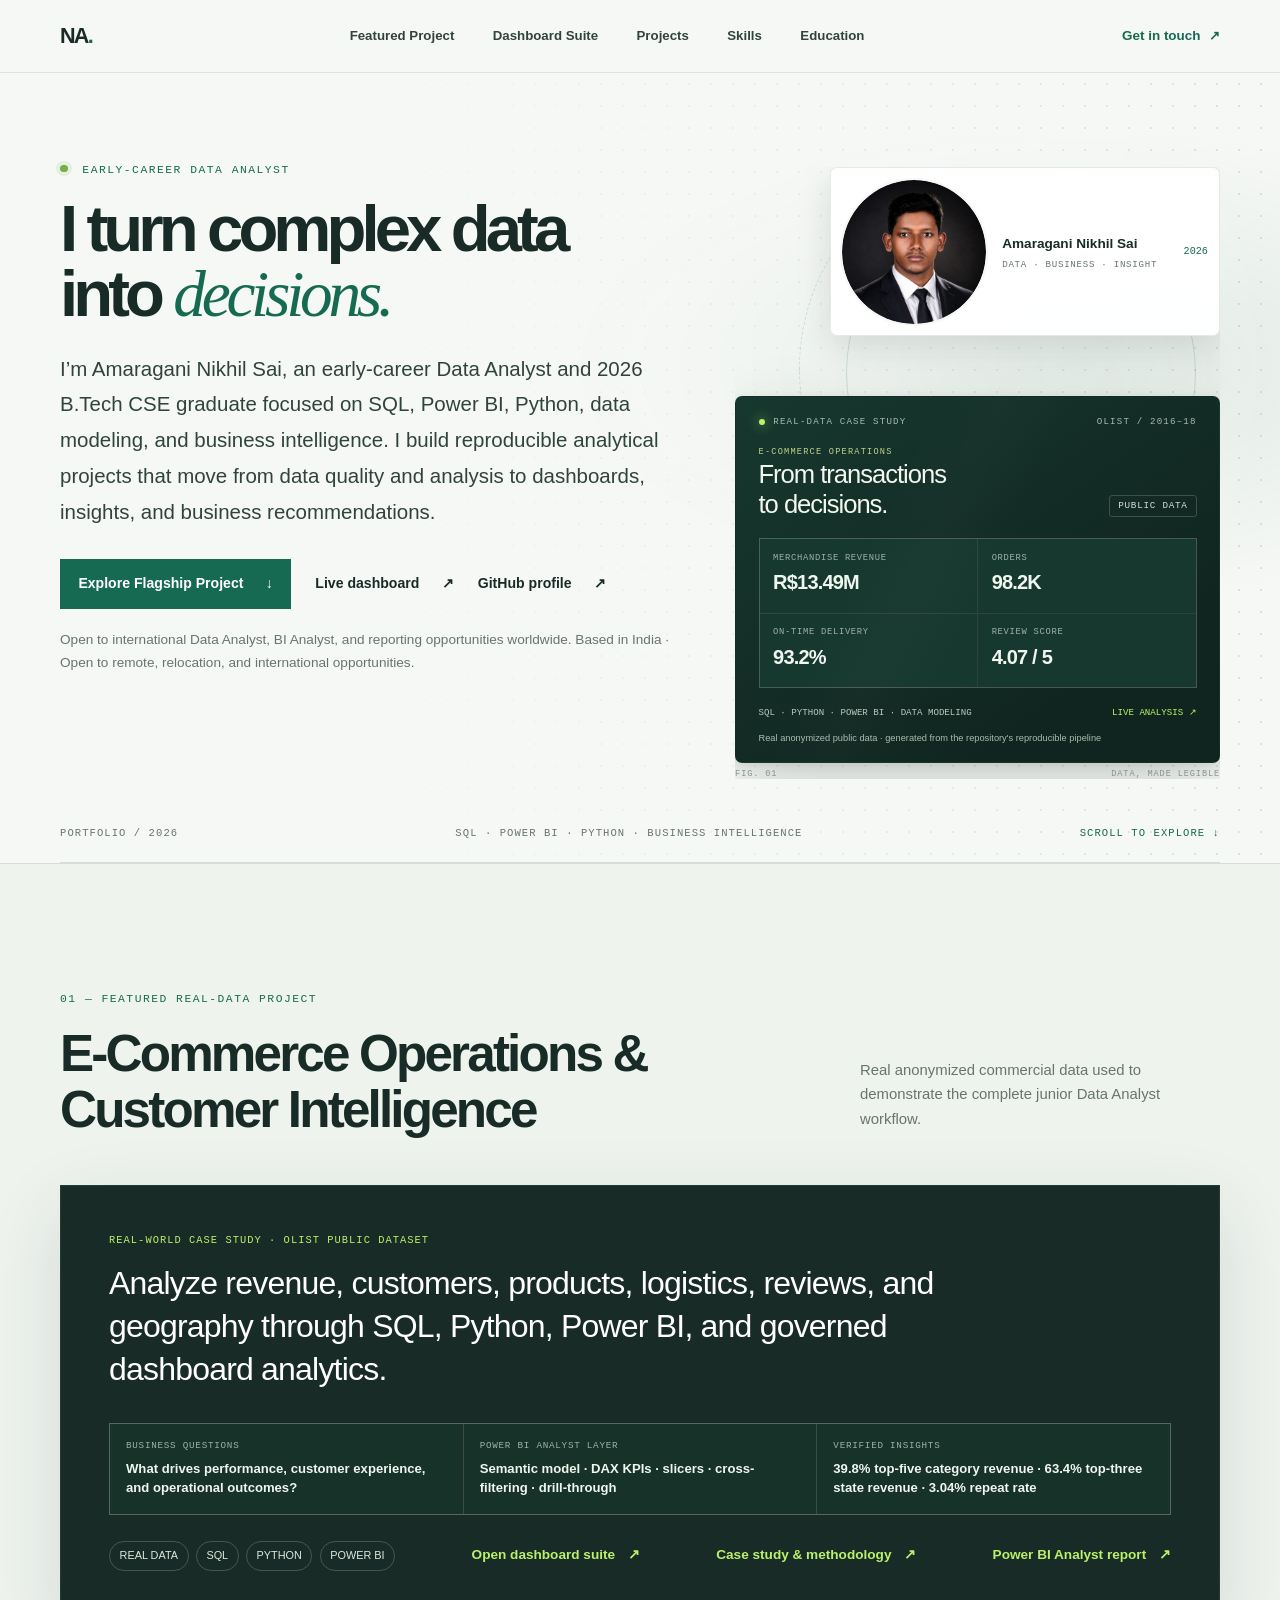
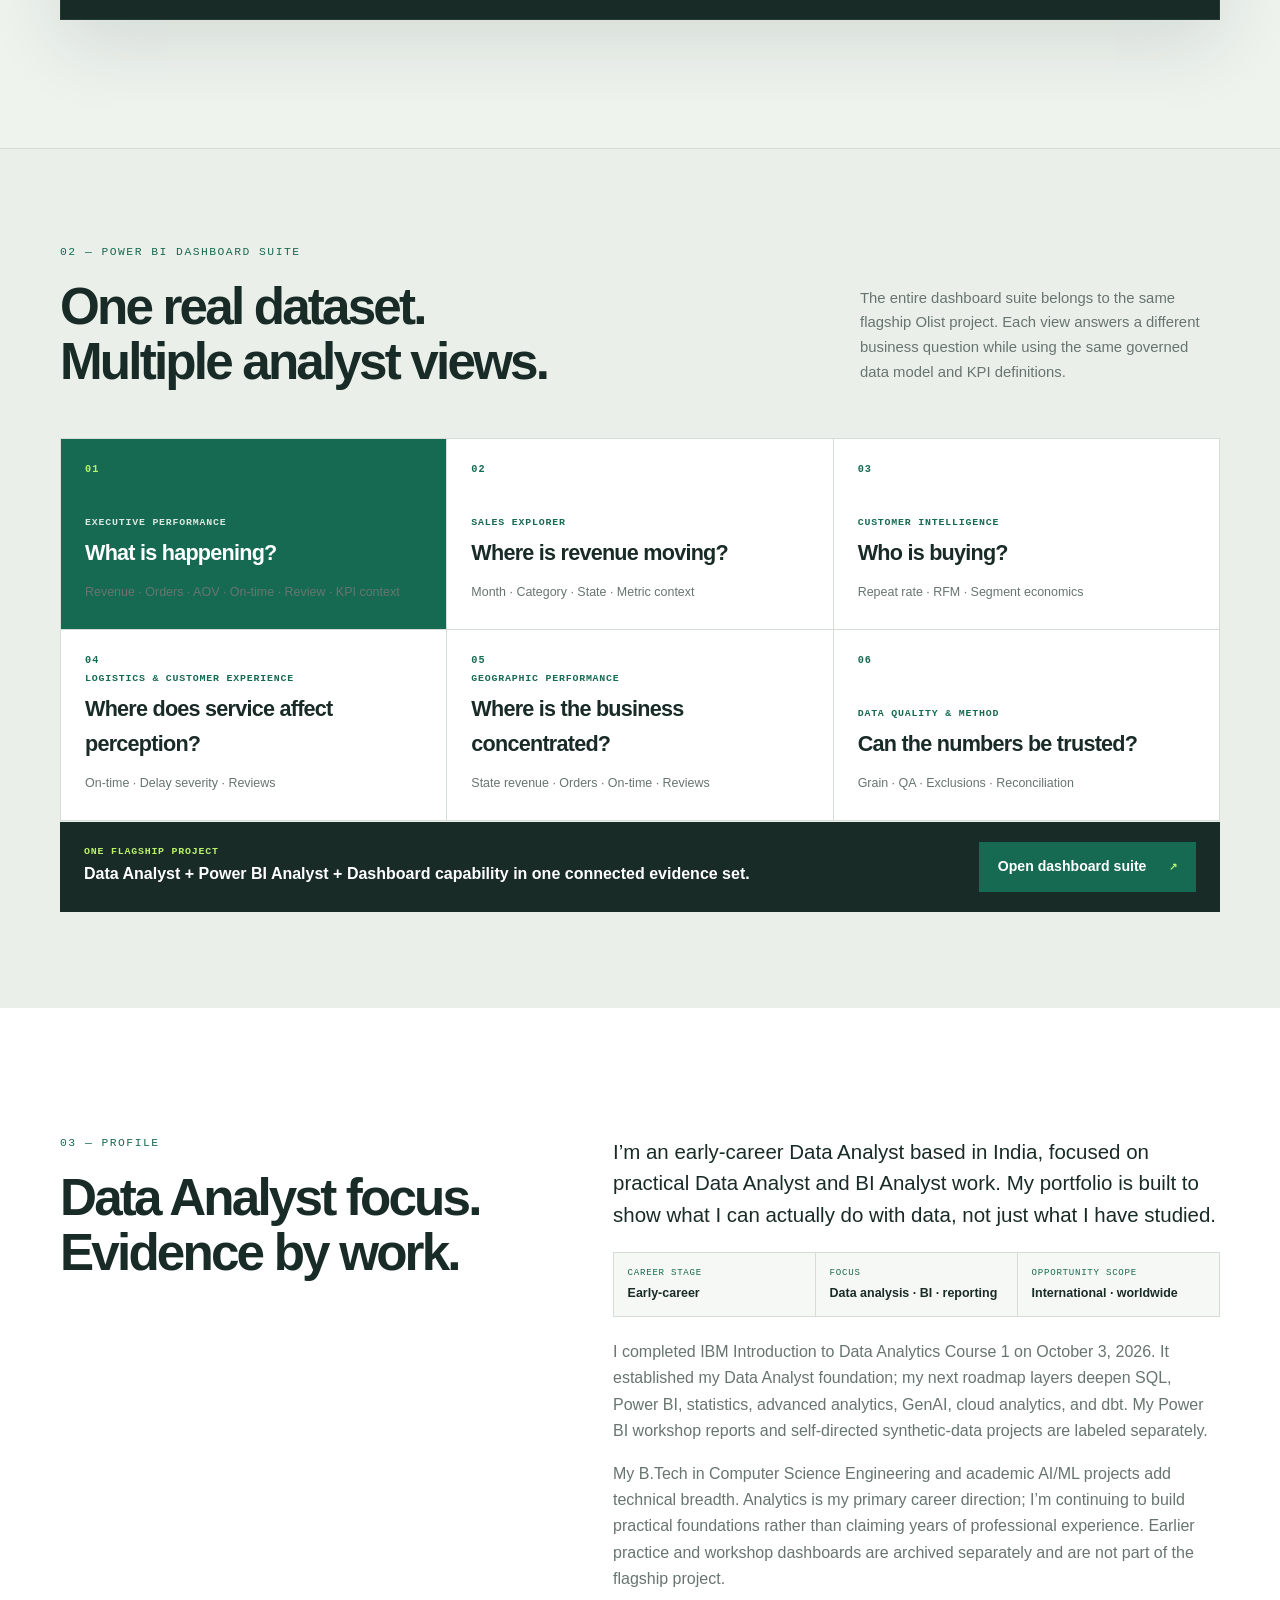
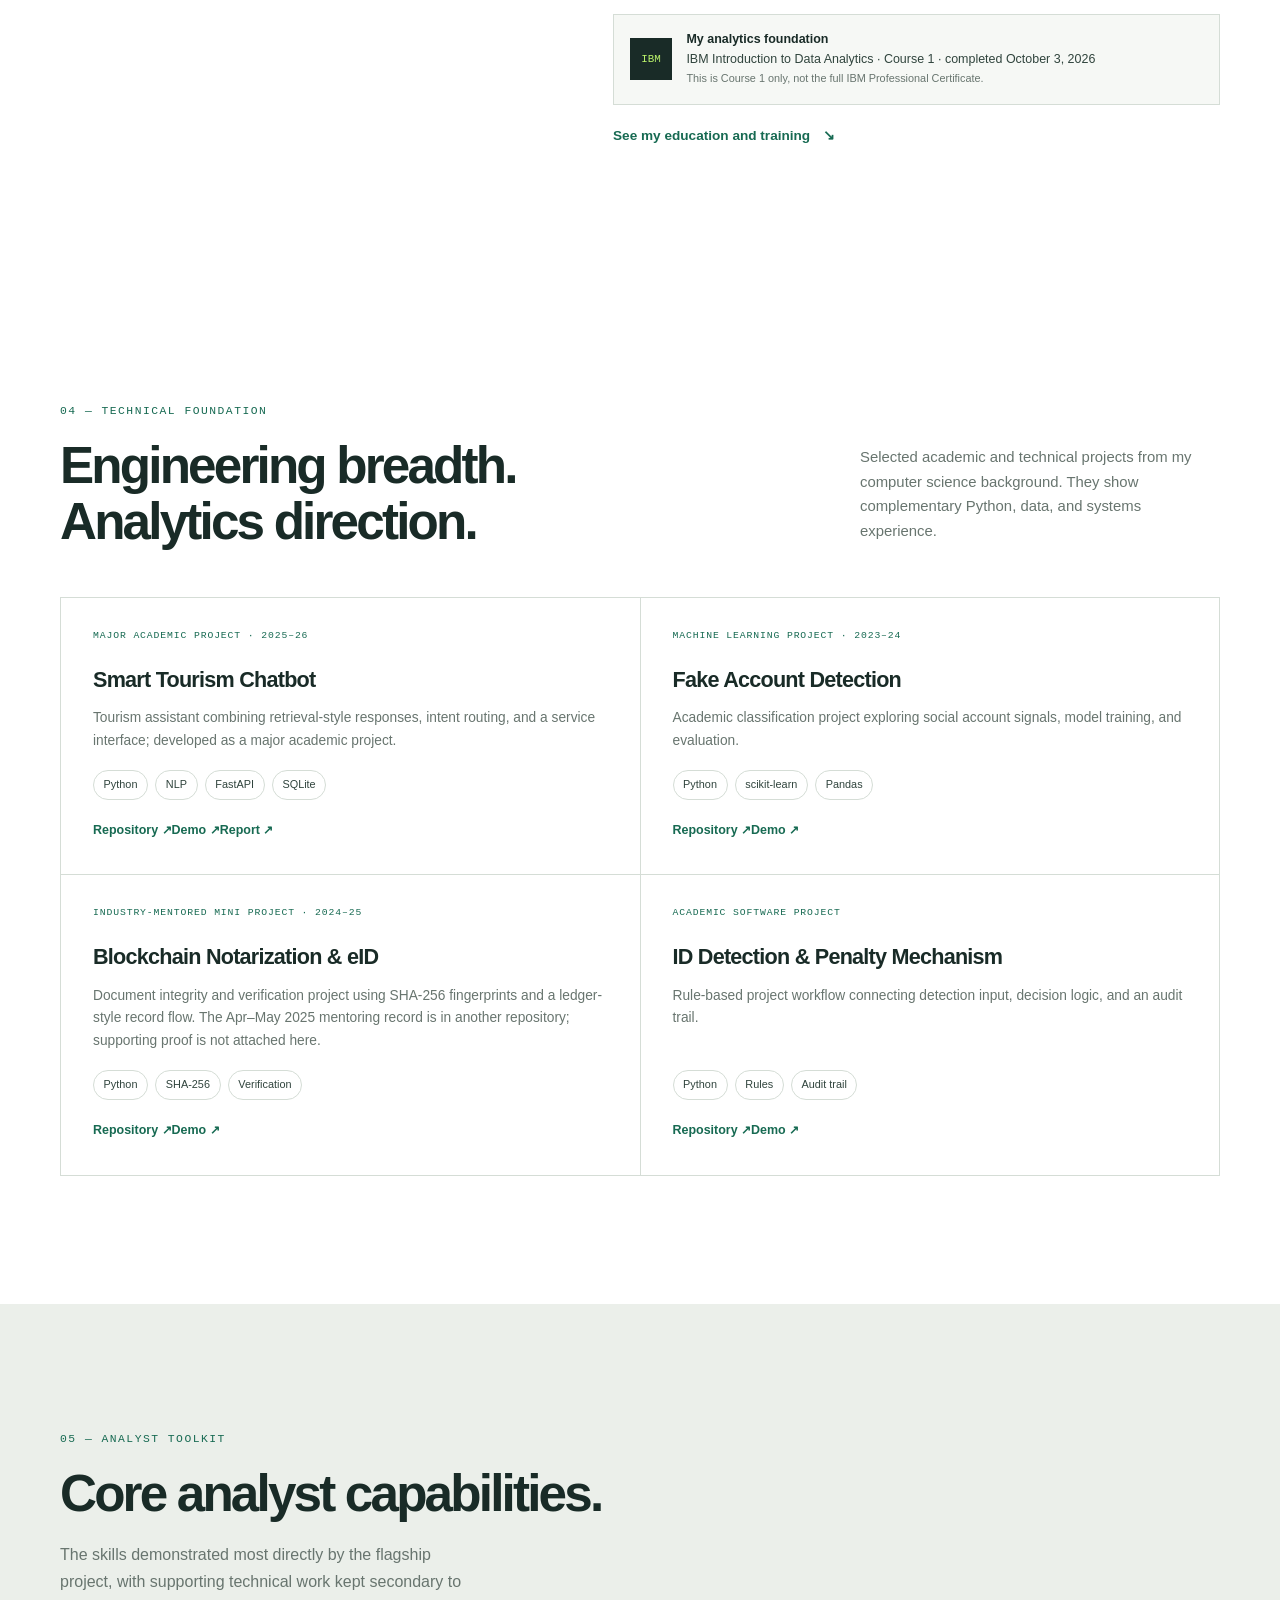
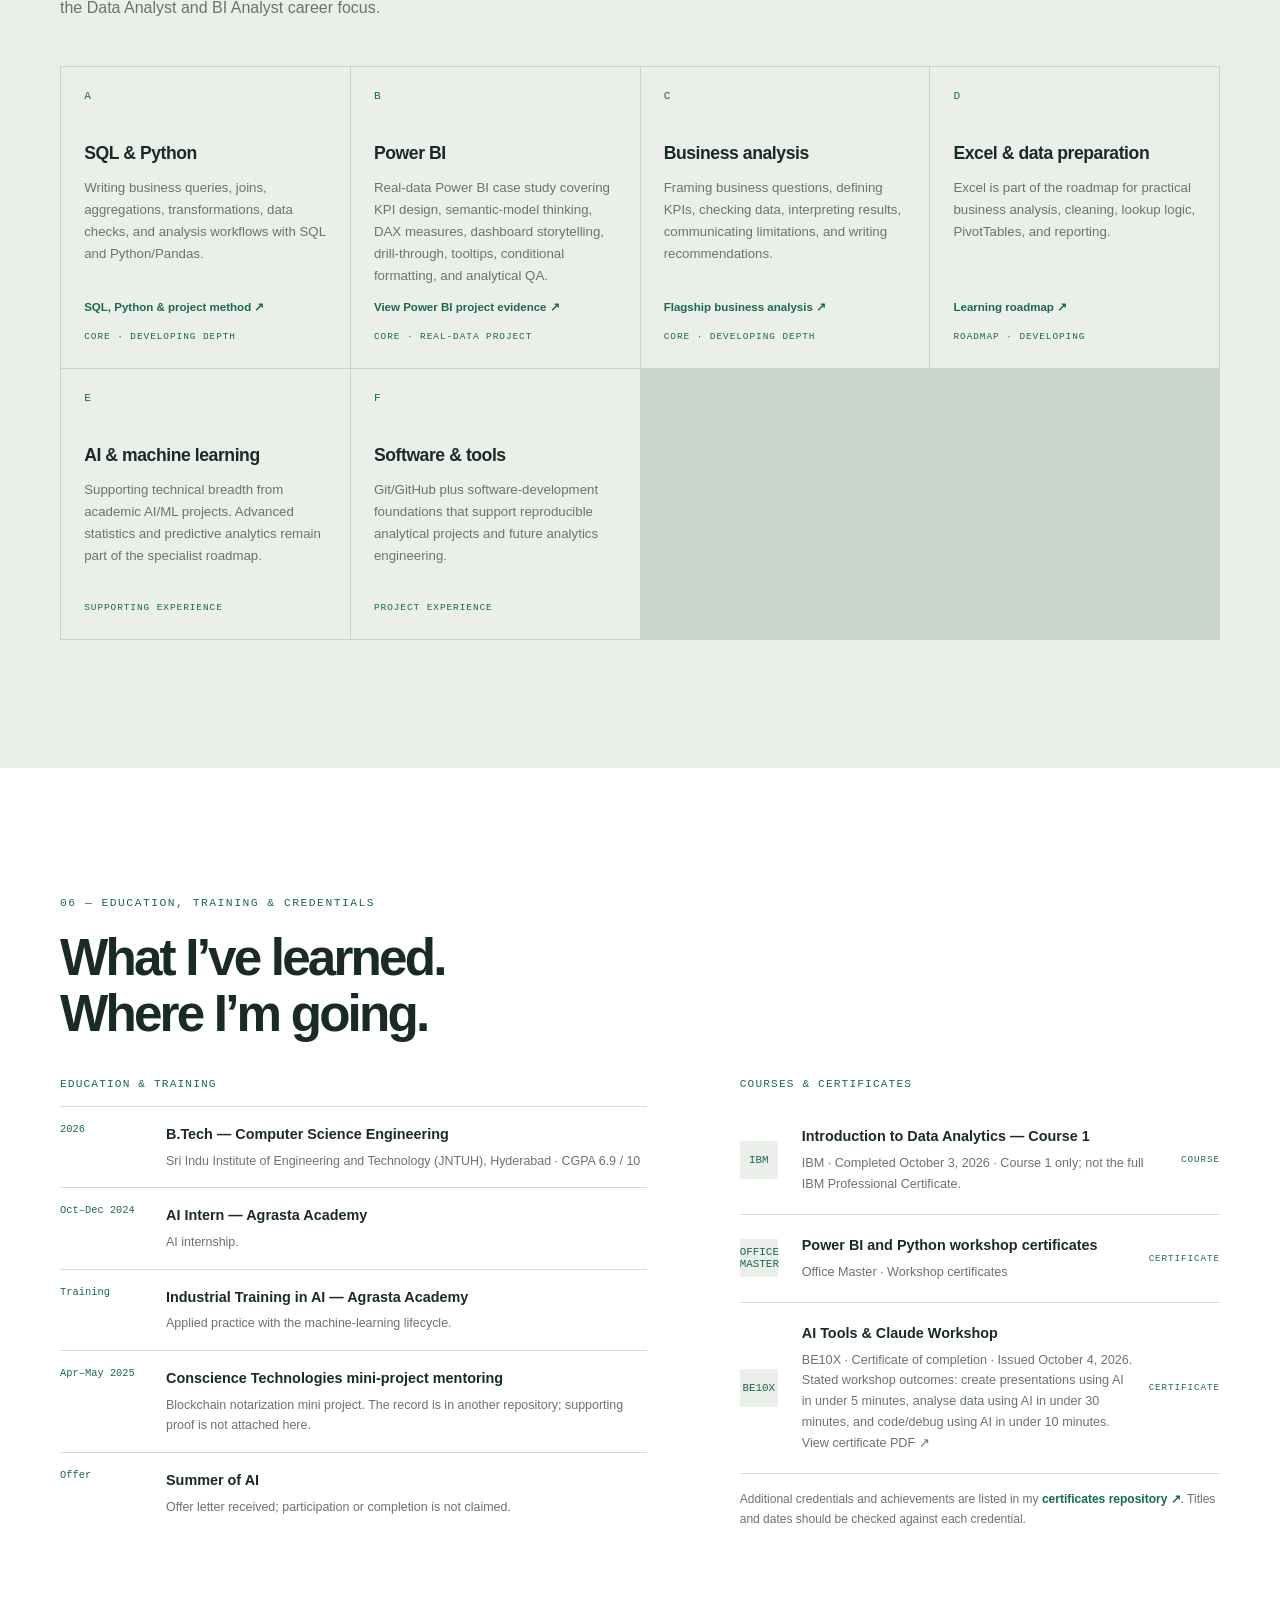
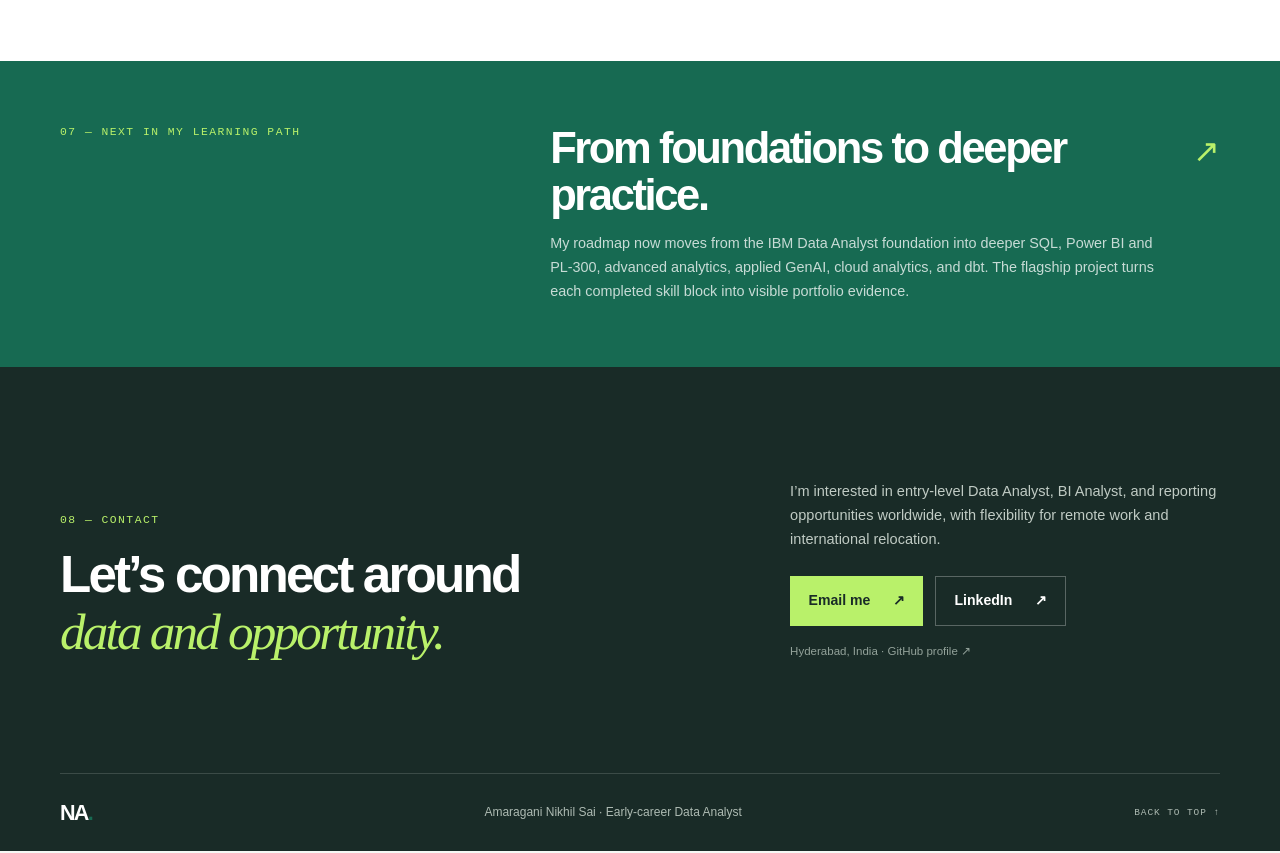
==== commit ba901094: "copy: position flagship as one professional dashboard suite" ====
--- a/index.html
+++ b/index.html
@@ -83,7 +83,7 @@
       </div>
     </section>
 
-    <section class="section featured-project-section" id="featured-project"><div class="container"><div class="section-heading work-heading"><div><p class="eyebrow">01 — FEATURED REAL-DATA PROJECT</p><h2>E-Commerce Operations &amp; Customer Intelligence</h2></div><p>Real anonymized commercial data used to demonstrate the complete junior Data Analyst workflow.</p></div><article class="featured-project-card"><div class="featured-project-kicker">REAL-WORLD CASE STUDY · OLIST PUBLIC DATASET</div><p class="featured-project-lead">Analyze revenue, customers, products, logistics, reviews, and geography through SQL, Python, Power BI, and interactive visual analytics.</p><div class="featured-project-grid"><div><span>BUSINESS QUESTIONS</span><strong>What drives performance, customer experience, and operational outcomes?</strong></div><div><span>POWER BI ANALYST LAYER</span><strong>Semantic model · DAX KPIs · slicers · cross-filtering · drill-through</strong></div><div><span>VERIFIED INSIGHTS</span><strong>39.8% top-five category revenue · 63.4% top-three state revenue · 3.04% repeat rate</strong></div></div><div class="project-foot"><div class="tags"><span>REAL DATA</span><span>SQL</span><span>PYTHON</span><span>POWER BI</span></div><a class="inline-link" href="projects/ecommerce-operations-intelligence/dashboard/index.html">Open interactive BI dashboard <span aria-hidden="true">↗</span></a><a class="inline-link" href="projects/ecommerce-operations-intelligence/README.md">Case study &amp; methodology <span aria-hidden="true">↗</span></a><a class="inline-link" href="https://github.com/nikhilamaragani-jpg/ecommerece-operations-customer-intelligence/blob/main/docs/job-platform-project-report.md" target="_blank" rel="noreferrer">Power BI Analyst report <span aria-hidden="true">↗</span></a></div></article></div></section>
+    <section class="section featured-project-section" id="featured-project"><div class="container"><div class="section-heading work-heading"><div><p class="eyebrow">01 — FEATURED REAL-DATA PROJECT</p><h2>E-Commerce Operations &amp; Customer Intelligence</h2></div><p>Real anonymized commercial data used to demonstrate the complete junior Data Analyst workflow.</p></div><article class="featured-project-card"><div class="featured-project-kicker">REAL-WORLD CASE STUDY · OLIST PUBLIC DATASET</div><p class="featured-project-lead">Analyze revenue, customers, products, logistics, reviews, and geography through SQL, Python, Power BI, and governed dashboard analytics.</p><div class="featured-project-grid"><div><span>BUSINESS QUESTIONS</span><strong>What drives performance, customer experience, and operational outcomes?</strong></div><div><span>POWER BI ANALYST LAYER</span><strong>Semantic model · DAX KPIs · slicers · cross-filtering · drill-through</strong></div><div><span>VERIFIED INSIGHTS</span><strong>39.8% top-five category revenue · 63.4% top-three state revenue · 3.04% repeat rate</strong></div></div><div class="project-foot"><div class="tags"><span>REAL DATA</span><span>SQL</span><span>PYTHON</span><span>POWER BI</span></div><a class="inline-link" href="projects/ecommerce-operations-intelligence/dashboard/index.html">Open dashboard suite <span aria-hidden="true">↗</span></a><a class="inline-link" href="projects/ecommerce-operations-intelligence/README.md">Case study &amp; methodology <span aria-hidden="true">↗</span></a><a class="inline-link" href="https://github.com/nikhilamaragani-jpg/ecommerece-operations-customer-intelligence/blob/main/docs/job-platform-project-report.md" target="_blank" rel="noreferrer">Power BI Analyst report <span aria-hidden="true">↗</span></a></div></article></div></section>
 
     <section class="section dashboard-suite-section" id="dashboard-suite">
   <div class="container">
